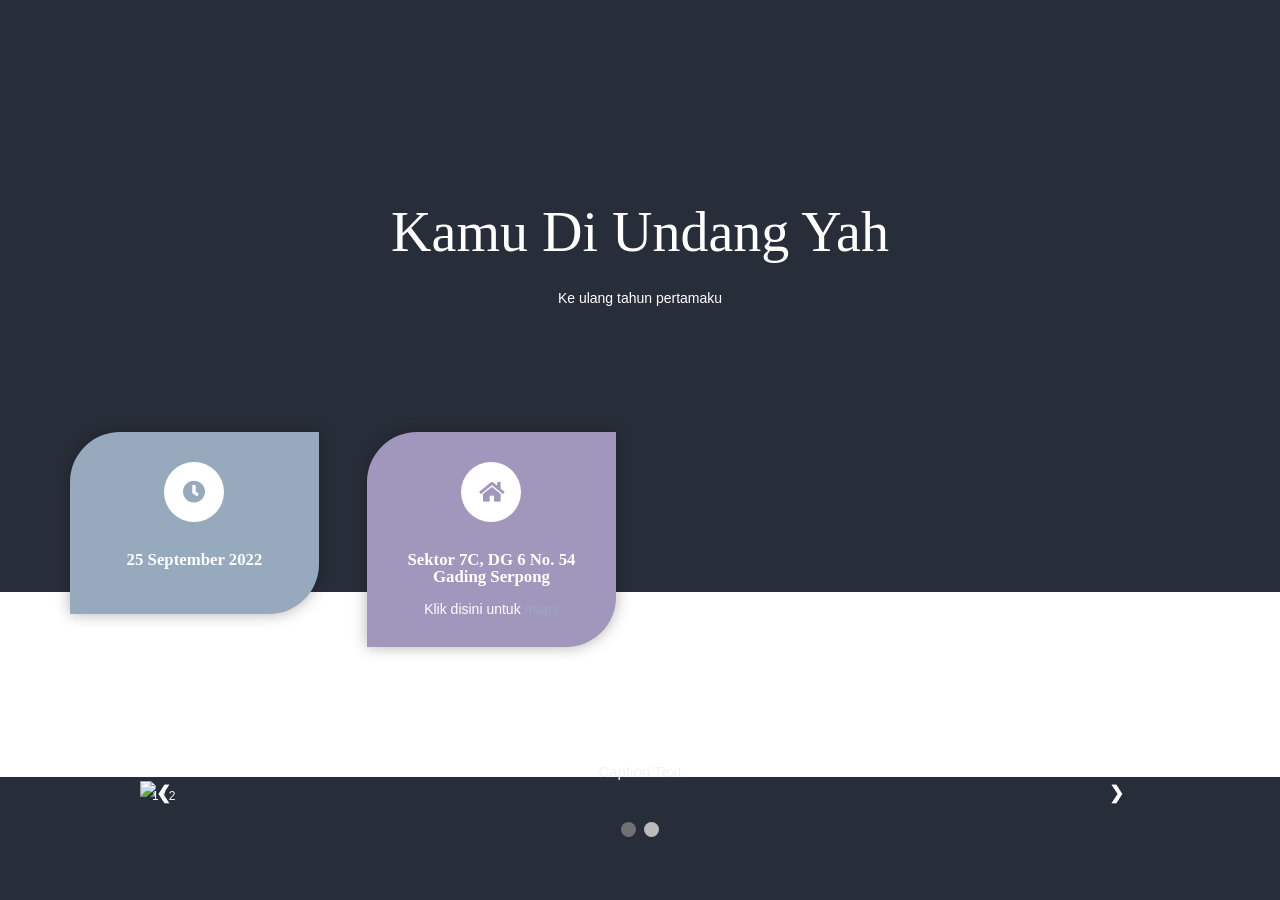
==== index.html @ 6e130649 "Add new Add new theme" ====
<!DOCTYPE html>
<!--
Template Name: Chillaid
Author: <a href="https://www.os-templates.com/">OS Templates</a>
Author URI: https://www.os-templates.com/
Copyright: OS-Templates.com
Licence: Free to use under our free template licence terms
Licence URI: https://www.os-templates.com/template-terms
-->
<html lang="">
<!-- To declare your language - read more here: https://www.w3.org/International/questions/qa-html-language-declarations -->

<head>
    <title>Chillaid</title>
    <meta charset="utf-8">
    <meta name="viewport" content="width=device-width, initial-scale=1.0, maximum-scale=1.0, user-scalable=no">
    <link href="layout/styles/layout.css" rel="stylesheet" type="text/css" media="all">
</head>

<body id="top">

    <div class="bgded overlay" style="background-image:url('images/1.jpg');">
        <div id="pageintro" class="hoc clear">

            <article>
                <h3 class="heading">Kamu di undang yah</h3>
                <p>Ke ulang tahun pertamaku</p>
            </article>

        </div>
    </div>

    <div class="wrapper row3">
        <main class="hoc container clear">
            <!-- main body -->

            <section id="introblocks">
                <ul class="nospace group btmspace-80 elements elements-four">
                    <li class="one_quarter">
                        <article><a href="#"><i class="fas fa-clock"></i></a>
                            <h6 class="heading">25 September 2022</h6>
                        </article>
                    </li>
                    <li class="one_quarter">
                        <article><a href="#"><i class="fas fa-home"></i></a>
                            <h6 class="heading">Sektor 7C, DG 6 No. 54 Gading Serpong</h6>
                            <p>Klik disini untuk <a
                                    href="https://www.google.com/maps/place/DG6+Jl.+Klp.+Lilin+XII+No.54,+Klp.+Dua,+Kec.+Klp.+Dua,+Kabupaten+Tangerang,+Banten+15810/@-6.2440126,106.6221166,21z/data=!4m12!1m6!3m5!1s0x0:0x523eb9e78e931076!2sGaunweddding.com!8m2!3d-6.2444587!4d106.6136341!3m4!1s0x2e69fc0cb1a6a7b3:0xc7250b8bd42f3593!8m2!3d-6.2438505!4d106.6223264">maps</a>
                            </p>
                        </article>
                    </li>
                </ul>
            </section>
        </main>
    </div>

    <div class="slideshow-container">

        <!-- Full-width images with number and caption text -->
        <div class="mySlides fade">
            <div class="numbertext">1 / 2</div>
            <img src="images/1.jpg" style="width:100%">
            <div class="text">Caption Text</div>
        </div>

        <div class="mySlides fade">
            <div class="numbertext">2 / 2</div>
            <img src="images/2.jpg" style="width:100%">
            <div class="text">Caption Two</div>
        </div>

        <!-- Next and previous buttons -->
        <a class="prev" onclick="plusSlides(-1)">&#10094;</a>
        <a class="next" onclick="plusSlides(1)">&#10095;</a>
    </div>
    <br>

    <!-- The dots/circles -->
    <div style="text-align:center">
        <span class="dot" onclick="currentSlide(1)"></span>
        <span class="dot" onclick="currentSlide(2)"></span>
    </div>

    <!-- JAVASCRIPTS -->
    <script src="layout/scripts/jquery.min.js"></script>
    <script src="layout/scripts/jquery.backtotop.js"></script>
    <script src="layout/scripts/jquery.mobilemenu.js"></script>
    <!-- Homepage specific -->
    <script src="layout/scripts/jquery.easypiechart.min.js"></script>
    <!-- / Homepage specific -->
    <script>
        let slideIndex = 1;
        showSlides(slideIndex);

        // Next/previous controls
        function plusSlides(n) {
            showSlides(slideIndex += n);
        }

        // Thumbnail image controls
        function currentSlide(n) {
            showSlides(slideIndex = n);
        }

        function showSlides(n) {
            let i;
            let slides = document.getElementsByClassName("mySlides");
            let dots = document.getElementsByClassName("dot");
            if (n > slides.length) {
                slideIndex = 1
            }
            if (n < 1) {
                slideIndex = slides.length
            }
            for (i = 0; i < slides.length; i++) {
                slides[i].style.display = "none";
            }
            for (i = 0; i < dots.length; i++) {
                dots[i].className = dots[i].className.replace(" active", "");
            }
            slides[slideIndex - 1].style.display = "block";
            dots[slideIndex - 1].className += " active";
        }
    </script>
</body>

</html>
---- layout/styles/layout.css ----
@charset "utf-8";
/*
Template Name: Chillaid
Author: <a href="https://www.os-templates.com/">OS Templates</a>
Author URI: https://www.os-templates.com/
Copyright: OS-Templates.com
Licence: Free to use under our free template licence terms
Licence URI: https://www.os-templates.com/template-terms
File: Layout CSS
*/

@import url("fontawesome-free/css/fontawesome-all.min.css");
@import url("framework.css");

/* Rows
----------------------------------P----------------------------------------------------------------------------- */
.row0,
.row0 a {}

.row1,
.row1 a {}

.row2,
.row2 a {}

.row3,
.row3 a {}

.row4,
.row4 a {}

.row5,
.row5 a {}


/* Header
--------------------------------------------------------------------------------------------------------------- */
#header {}

#header #logo {
	margin: 22px 0 0 0;
}


/* Page Intro
--------------------------------------------------------------------------------------------------------------- */
#pageintro {
	padding: 200px 0 280px;
}

/* 280px => 80px for #introblocks negative margin */

#pageintro article,
#pageintro article p {
	display: block;
	max-width: 75%;
	margin: 0 auto;
	text-align: center;
}

#pageintro article p {
	max-width: 65%;
	line-height: 2rem;
}

#pageintro .heading {
	margin-bottom: 20px;
	font-size: 4rem;
}

#pageintro footer {
	margin-top: 50px;
}


/* Content Area
--------------------------------------------------------------------------------------------------------------- */
.container {
	padding: 0px 0;
}

/* Content */
.container .content {}

.sectiontitle {
	display: block;
	max-width: 55%;
	margin: 0 auto 80px;
	text-align: center;
}

.sectiontitle * {
	margin: 0;
}

.elements {}

.elements-three li,
.elements-four li {
	margin-bottom: 50px;
}

.elements-three li:nth-last-child(-n+3),
.elements-four li:nth-last-child(-n+4) {
	margin-bottom: 0;
}

/* Removes bottom margin from the last line of items - margin is restored in the media queries when items stack */
.elements-three li:nth-child(3n+1),
.elements-four li:nth-child(4n+1) {
	margin-left: 0;
	clear: left;
}

/* Removes the need to add class="first" */
.elements article {
	display: block;
	padding: 30px 15px;
	border-radius: 50px 0;
	text-align: center;
}

.elements article * {
	margin: 0 0 15px 0;
	padding: 0;
	line-height: 1;
}

.elements article i {
	width: 60px;
	height: 60px;
	line-height: 60px;
	margin-bottom: 30px;
	font-size: 1.6rem;
	text-align: center;
	border-radius: 50%;
}

.elements article .heading {
	font-size: 1.2rem;
	font-weight: 700;
}

.elements article p {
	margin: 0;
	line-height: normal;
}

/* Introblocks */
#introblocks {
	display: block;
	position: relative;
	margin: -160px 0 130px 0;
	z-index: 1;
}

/* 160px => 80px + container padding */

/* Services */
#services {}

#services .elements article {
	border-radius: 0;
}

/* Shout */
.shout {}

.shout figure {
	display: block;
	max-width: 546px;
	/* same width as the image - contains the caption */
}

.shout figure img {}

.shout figure figcaption {
	display: block;
	position: relative;
}

.shout figure figcaption a {
	display: block;
	position: relative;
	padding: 15px;
	border: solid;
	border-width: 0 1px 1px 1px;
}

.shout figure figcaption a::after {
	position: absolute;
	top: 12px;
	right: 15px;
	width: 30px;
	height: 30px;
	line-height: 30px;
	font-family: "Font Awesome\ 5 Free";
	font-weight: 900;
	content: "\f105";
	/* fa-angle-right */
	text-align: center;
	border-radius: 50%;
}

/* Team Members */
.team {}

.team li:last-child {
	margin-bottom: 0;
}

/* Used when elements stack in small viewports */
.team figure {
	display: block;
	text-align: center;
}

.team figure * {
	margin: 0;
	padding: 0;
}

.team figure a {}

.team figure img {}

.team figure figcaption {
	padding: 20px 10px;
	line-height: 1;
	border: solid;
	border-width: 0 1px 1px 1px;
}

.team figure strong {
	display: block;
	margin-bottom: 8px;
	font-size: 1.4rem;
	font-weight: 400;
}

.team figure em {
	display: block;
	font-style: normal;
	font-size: .8rem;
}

/* Easy Pie Charts */
.pr-charts {}

.pr-charts .pr-chart-ctrl {
	display: block;
	float: left;
	width: 25%;
	min-height: 200px;
}

.pr-charts .pr-chart-ctrl .pr-chart {
	display: block;
	position: relative;
	width: 100%;
	margin: 0 0 20px 0;
	text-align: center;
}

.pr-charts .pr-chart-ctrl .pr-chart canvas {
	display: block;
	margin: 0 auto;
	padding: 0;
	vertical-align: top;
}

.pr-charts .pr-chart-ctrl .pr-chart i {
	position: absolute;
	top: 0;
	left: 0;
	width: 100%;
	height: 200px;
	line-height: 200px;
	font-size: 18px;
	font-style: normal;
}

/* Must have same height & line height as set in the javascript size element to vertical align centre */
.pr-charts .pr-chart-ctrl p {
	margin: 0;
	padding: 0;
	text-transform: uppercase;
}

/* Testimonials */
#testimonials {}

#testimonials article {
	text-align: center;
}

#testimonials article * {
	margin: 0;
	padding: 0;
}

#testimonials article figure {
	display: inline-block;
	margin-bottom: 20px;
}

#testimonials article figure img {
	float: left;
	margin-right: 15px;
	border-radius: 50%;
}

#testimonials article figure figcaption {
	float: left;
	margin-top: 30px;
	font-size: 1.4rem;
	text-align: left;
}

#testimonials article figure figcaption .heading {
	font-size: 1.4rem;
}

#testimonials article figure figcaption em {
	display: block;
	margin-top: -5px;
	font-size: .8rem;
	font-style: normal;
}

#testimonials article blockquote {
	margin-bottom: 20px;
	padding: 20px;
	border-radius: 25px 0;
}

#testimonials article blockquote::before {
	top: 15px;
	left: 15px;
	font-size: 30px;
	line-height: 30px;
}

/* Latest */
#latest {}

#latest>li:last-child {
	margin-bottom: 0;
}

/* Used when elements stack in small viewports */
#latest article {}

#latest article figure {}

#latest article figure img {}

#latest article .meta {
	display: block;
	margin: 0 0 15px 0;
	padding: 5px 10px;
}

#latest article .meta li {
	display: block;
	float: left;
	width: 50%;
	font-size: .8rem;
}

#latest article .meta li:last-child {
	text-align: right;
}

#latest article .meta li i {
	margin-right: 5px;
}

#latest article .excerpt {
	display: block;
	max-width: 85%;
	margin: 0 auto;
	padding: 15px 0 15px 15px;
	border-left: 1px solid;
}

#latest article .excerpt time {
	display: block;
	margin-bottom: 8px;
	text-transform: uppercase;
	font-size: .8rem;
	font-style: normal;
	line-height: 1;
}

#latest article .excerpt .heading {
	margin: 0;
	padding: 0;
	font-size: 1.2rem;
}

/* Comments */
#comments ul {
	margin: 0 0 40px 0;
	padding: 0;
	list-style: none;
}

#comments li {
	margin: 0 0 10px 0;
	padding: 15px;
}

#comments .avatar {
	float: right;
	margin: 0 0 10px 10px;
	padding: 3px;
	border: 1px solid;
}

#comments address {
	font-weight: bold;
}

#comments time {
	font-size: smaller;
}

#comments .comcont {
	display: block;
	margin: 0;
	padding: 0;
}

#comments .comcont p {
	margin: 10px 5px 10px 0;
	padding: 0;
}

#comments form {
	display: block;
	width: 100%;
}

#comments input,
#comments textarea {
	width: 100%;
	padding: 10px;
	border: 1px solid;
}

#comments textarea {
	overflow: auto;
}

#comments div {
	margin-bottom: 15px;
}

#comments input[type="submit"],
#comments input[type="reset"] {
	display: inline-block;
	width: auto;
	min-width: 150px;
	margin: 0;
	padding: 8px 5px;
	cursor: pointer;
}

/* Sidebar */
.container .sidebar {}

.sidebar .sdb_holder {
	margin-bottom: 50px;
}

.sidebar .sdb_holder:last-child {
	margin-bottom: 0;
}


/* Contact Details
--------------------------------------------------------------------------------------------------------------- */
#ctdetails {}

#ctdetails figure>ul {}

#ctdetails figure>ul li {
	position: relative;
	margin: 0 0 35px 0;
	padding: 15px 15px 15px 80px;
	line-height: 1;
}

#ctdetails figure>ul li:last-child {
	margin: 0;
}

/* Used when elements stack in small viewports */
#ctdetails figure>ul li i {
	position: absolute;
	top: 15px;
	left: 15px;
	width: 45px;
	height: 45px;
	line-height: 45px;
	font-size: 16px;
	text-align: center;
	border-radius: 50%;
}

#ctdetails figure>ul li span {
	display: block;
	padding: 4px 0 0 0;
}

#ctdetails figure>ul li strong {
	display: block;
	margin: 0 0 8px 0;
	text-transform: capitalize;
}

#ctdetails article {
	margin-bottom: 0;
}

/* Used when elements stack in small viewports */
#ctdetails input,
#ctdetails button {
	border: 1px solid;
}

#ctdetails input {
	display: block;
	width: 100%;
	padding: 15px;
	margin-bottom: 20px;
}

#ctdetails button {
	padding: 8px 18px 10px;
	text-transform: uppercase;
	font-weight: 400;
	cursor: pointer;
}


/* Footer
--------------------------------------------------------------------------------------------------------------- */
#footer {
	padding: 80px 0;
}

#footer .heading {
	margin-bottom: 50px;
	font-size: 1.2rem;
}

#footer .logoname {
	margin-bottom: 50px;
}

#footer p+.faico {
	margin-top: 30px;
}

#footer .linklist li {
	display: block;
	margin-bottom: 15px;
	padding: 0 0 15px 0;
	border-bottom: 1px solid;
}

#footer .linklist li:last-child {
	margin: 0;
	padding: 0;
	border: none;
}

#footer .linklist li::before,
#footer .linklist li::after {
	display: table;
	content: "";
}

#footer .linklist li,
#footer .linklist li::after {
	clear: both;
}

#footer .latestimg {}

#footer .latestimg>li {
	display: inline-block;
	float: left;
	width: 30%;
	margin: 0 0 5% 5%;
}

#footer .latestimg>li:nth-last-child(-n+3) {
	margin-bottom: 0;
}

/* Removes bottom margin from the last three items - margin is restored in the media queries when items stack */
#footer .latestimg>li:nth-child(3n+1) {
	margin-left: 0;
	clear: left;
}

/* Removes the need to add class="first" */
#footer .latestimg>li img {
	width: 100%;
}

/* Force the image to resize to take the full space - may have to be changed for tablets, depends on personal preference */
#footer .latestimg>li a.imgover {
	display: block;
}


/* Copyright
--------------------------------------------------------------------------------------------------------------- */
#copyright {
	padding: 20px 0;
}

#copyright * {
	margin: 0;
	padding: 0;
}


/* Transition Fade
This gives a smooth transition to "ALL" elements used in the layout - other than the navigation form used in mobile devices
If you don't want it to fade all elements, you have to list the ones you want to be faded individually
Delete it completely to stop fading
--------------------------------------------------------------------------------------------------------------- */
*,
*::before,
*::after {
	transition: all .3s ease-in-out;
}

#mainav form * {
	transition: none !important;
}


/* ------------------------------------------------------------------------------------------------------------ */
/* ------------------------------------------------------------------------------------------------------------ */
/* ------------------------------------------------------------------------------------------------------------ */
/* ------------------------------------------------------------------------------------------------------------ */
/* ------------------------------------------------------------------------------------------------------------ */


/* Navigation
--------------------------------------------------------------------------------------------------------------- */
nav ul,
nav ol {
	margin: 0;
	padding: 0;
	list-style: none;
}

#mainav,
#breadcrumb,
.sidebar nav {
	line-height: normal;
}

#mainav .drop::after,
#mainav li li .drop::after,
#breadcrumb li a::after,
.sidebar nav a::after {
	position: absolute;
	font-family: "Font Awesome\ 5 Free";
	font-weight: 900;
	font-size: 10px;
	line-height: 10px;
}

/* Top Navigation */
#mainav {}

#mainav ul {
	text-transform: uppercase;
}

#mainav ul ul {
	position: absolute;
	width: 180px;
	text-transform: none;
	z-index: 9999;
}

#mainav ul ul ul {
	left: 180px;
	top: 0;
}

#mainav li {
	display: inline-block;
	position: relative;
	margin: 0 15px 0 0;
	padding: 0;
}

#mainav li:last-child {
	margin-right: 0;
}

#mainav li li {
	width: 100%;
	margin: 0;
}

#mainav li a {
	display: block;
	padding: 30px 0;
}

#mainav li li a {
	border: solid;
	border-width: 0 0 1px 0;
}

#mainav .drop {
	padding-left: 15px;
}

#mainav li li a,
#mainav li li .drop {
	display: block;
	margin: 0;
	padding: 10px 15px;
}

#mainav .drop::after,
#mainav li li .drop::after {
	content: "\f0d7";
}

#mainav .drop::after {
	top: 35px;
	left: 5px;
}

#mainav li li .drop::after {
	top: 15px;
	left: 5px;
}

#mainav ul ul {
	visibility: hidden;
	opacity: 0;
}

#mainav ul li:hover>ul {
	visibility: visible;
	opacity: 1;
}

#mainav form {
	display: none;
	width: 100%;
	margin: 0;
	padding: 0;
}

#mainav form select,
#mainav form select option {
	display: block;
	cursor: pointer;
	outline: none;
}

#mainav form select {
	width: 100%;
	padding: 5px;
	border: none;
}

#mainav form select option {
	margin: 5px;
	padding: 0;
	border: none;
}

/* Breadcrumb */
#breadcrumb {
	padding: 150px 0 30px;
}

#breadcrumb ul {
	margin: 0;
	padding: 0;
	list-style: none;
	text-transform: uppercase;
}

#breadcrumb li {
	display: inline-block;
	margin: 0 6px 0 0;
	padding: 0;
}

#breadcrumb li a {
	display: block;
	position: relative;
	margin: 0;
	padding: 0 12px 0 0;
	font-size: 12px;
}

#breadcrumb li a::after {
	top: 4px;
	right: 0;
	content: "\f0da";
}

#breadcrumb li:last-child a {
	margin: 0;
	padding: 0;
}

#breadcrumb li:last-child a::after {
	display: none;
}

#breadcrumb .heading {
	margin: 0;
	font-size: 2rem;
}

/* Sidebar Navigation */
.sidebar nav {
	display: block;
	width: 100%;
}

.sidebar nav li {
	margin: 0 0 3px 0;
	padding: 0;
}

.sidebar nav a {
	display: block;
	position: relative;
	margin: 0;
	padding: 5px 10px 5px 15px;
	text-decoration: none;
	border: solid;
	border-width: 0 0 1px 0;
}

.sidebar nav a::after {
	top: 10px;
	left: 5px;
	content: "\f0da";
}

.sidebar nav ul ul a {
	padding-left: 35px;
}

.sidebar nav ul ul a::after {
	left: 25px;
}

.sidebar nav ul ul ul a {
	padding-left: 55px;
}

.sidebar nav ul ul ul a::after {
	left: 45px;
}

/* Pagination */
.pagination {
	display: block;
	width: 100%;
	text-align: center;
	clear: both;
}

.pagination li {
	display: inline-block;
	margin: 0 2px 0 0;
}

.pagination li:last-child {
	margin-right: 0;
}

.pagination a,
.pagination strong {
	display: block;
	padding: 8px 11px;
	border: 1px solid;
	background-clip: padding-box;
	font-weight: normal;
}

/* Back to Top */
#backtotop {
	z-index: 999;
	display: inline-block;
	position: fixed;
	visibility: hidden;
	bottom: 20px;
	right: 20px;
	width: 36px;
	height: 36px;
	line-height: 36px;
	font-size: 16px;
	text-align: center;
	opacity: .2;
}

#backtotop i {
	display: block;
	width: 100%;
	height: 100%;
	line-height: inherit;
}

#backtotop.visible {
	visibility: visible;
	opacity: .5;
}

#backtotop:hover {
	opacity: 1;
}


/* Tables
--------------------------------------------------------------------------------------------------------------- */
table,
th,
td {
	border: 1px solid;
	border-collapse: collapse;
	vertical-align: top;
}

table,
th {
	table-layout: auto;
}

table {
	width: 100%;
	margin-bottom: 15px;
}

th,
td {
	padding: 5px 8px;
}

td {
	border-width: 0 1px;
}


/* Gallery
--------------------------------------------------------------------------------------------------------------- */
#gallery {
	display: block;
	width: 100%;
	margin-bottom: 50px;
}

#gallery figure figcaption {
	display: block;
	width: 100%;
	clear: both;
}

#gallery li {
	margin-bottom: 30px;
}


/* Font Awesome Social Icons
--------------------------------------------------------------------------------------------------------------- */
.faico {
	margin: 0;
	padding: 0;
	list-style: none;
}

.faico li {
	display: inline-block;
	margin: 8px 5px 0 0;
	padding: 0;
	line-height: normal;
}

.faico li:last-child {
	margin-right: 0;
}

.faico a {
	display: inline-block;
	width: 36px;
	height: 36px;
	line-height: 36px;
	font-size: 18px;
	text-align: center;
}

.faico a {
	color: inherit;
	background-color: #282E39;
}

.faico a:hover {
	color: #FFFFFF;
}

.faicon-dribble:hover {
	background-color: #EA4C89;
}

.faicon-facebook:hover {
	background-color: #3B5998;
}

.faicon-google-plus:hover {
	background-color: #DB4A39;
}

.faicon-linkedin:hover {
	background-color: #0E76A8;
}

.faicon-twitter:hover {
	background-color: #00ACEE;
}

.faicon-vk:hover {
	background-color: #4E658E;
}


/* ------------------------------------------------------------------------------------------------------------ */
/* ------------------------------------------------------------------------------------------------------------ */
/* ------------------------------------------------------------------------------------------------------------ */
/* ------------------------------------------------------------------------------------------------------------ */
/* ------------------------------------------------------------------------------------------------------------ */


/* Colours
--------------------------------------------------------------------------------------------------------------- */
body {
	color: #A5A6AA;
	background-color: #282E39;
}

a {
	color: #97A9BD;
}

a:active,
a:focus {
	background: transparent !important;
}

/* IE10 + 11 Bugfix - prevents grey background */
hr,
.borderedbox {
	border-color: #D7D7D7;
}

label span {
	color: #FF0000;
	background-color: inherit;
}

input:focus,
textarea:focus,
*:required:focus {
	border-color: #97A9BD !important;
}

.overlay {
	color: #FFFFFF;
	background-color: inherit;
}

.overlay::after {
	color: inherit;
	background-color: rgba(40, 46, 57, .3);
	/* #282E39 */
}

.overlay.light::after {
	background-color: rgba(151, 169, 189, .5);
	/* #97A9BD */
}

.gradient {
	color: #474747;
	background: linear-gradient(to bottom, #F4F4F4 55%, #FFFFFF 50%, #FFFFFF 100%);
}

/* Overlap dark to make a hard transition */
@media screen and (max-width:750px) {

	/* Only the colours height has been changed */
	.gradient {
		background: linear-gradient(to bottom, #F4F4F4 24%, #FFFFFF 19%, #FFFFFF 100%);
	}
}

.btn,
.btn.inverse:hover {
	color: #FFFFFF;
	background-color: #97A9BD;
	border-color: #97A9BD;
}

.btn:hover,
.btn.inverse {
	color: inherit;
	background-color: transparent;
	border-color: inherit;
}

.imgover:hover::before {
	background-color: rgba(151, 169, 189, .5);
	/* #97A9BD */
}

.imgover,
.imgover:hover::after {
	color: #FFFFFF;
}

.logoname a {
	color: #FFFFFF;
}

.logoname::first-letter,
.logoname span {
	color: #97BDAB;
}


/* Rows */
.row0,
.row0 a {}

.row1 {
	color: #FFFFFF;
	background-color: #000000;
}

.row2 {
	color: #474747;
	background-color: #F4F4F4;
}

.row3 {
	color: #474747;
	background-color: #FFFFFF;
}

.row4 {
	color: #A5A6AA;
	background-color: #000000;
}

.row5,
.row5 a {
	color: #A5A6AA;
	background-color: #282E39;
}

.coloured {
	color: #FFFFFF;
	background-color: #97A9BD;
}


/* Header */
#header #logo a {
	color: inherit;
}


/* Page Intro */
#pageintro {
	color: #FFFFFF;
}


/* Content Area */
.elements article {
	color: #474747;
	background-color: #FFFFFF;
	box-shadow: 0px 0px 15px rgba(0, 0, 0, .3);
}

.elements article:hover {
	color: #FFFFFF;
	background-color: #97A9BD;
}

/* Default */
.elements article a i {
	color: #FFFFFF;
	background-color: #97A9BD;
}

/* Default */
.elements article:hover a i {
	color: #97A9BD;
	background-color: #FFFFFF;
}

/* Default */

/* ###### DELETE THE FOLLOWING IF ONLY THE DEFAULT COLOUR IS REQUIRED ###### */
#introblocks .elements li article {
	color: #FFFFFF;
	background-color: #97A9BD;
}

/* Blue */
#introblocks .elements li article a i {
	color: #97A9BD;
	background-color: #FFFFFF;
}

/* Blue */
#introblocks .elements li article:hover {
	color: #474747;
	background-color: #FFFFFF !important;
}

#introblocks .elements li article:hover a i {
	color: #FFFFFF !important;
	background-color: #97A9BD;
}

#introblocks .elements li:nth-child(2) article,
#introblocks .elements li:nth-child(2) article:hover a i {
	background-color: #A197BD;
}

/* Purple */
#introblocks .elements li:nth-child(2) article a i {
	color: #A197BD;
}

/* Purple */
#introblocks .elements li:nth-child(3) article,
#introblocks .elements li:nth-child(3) article:hover a i {
	background-color: #BDA697;
}

/* Brown */
#introblocks .elements li:nth-child(3) article a i {
	color: #BDA697;
}

/* Brown */
#introblocks .elements li:nth-child(4) article,
#introblocks .elements li:nth-child(4) article:hover a i {
	background-color: #97BDAB;
}

/* Green */
#introblocks .elements li:nth-child(4) article a i {
	color: #97BDAB;
}

/* Green */
/* ###### END DELETE ###### */

.shout figure figcaption a {
	color: inherit;
	background-color: inherit;
	border-color: #D7D7D7;
}

.shout figure:hover figcaption a,
.shout figure figcaption a::after {
	color: #FFFFFF;
	background-color: #97A9BD;
	border-color: #97A9BD;
}

.shout figure:hover figcaption a::after {
	color: #97A9BD;
	background-color: #FFFFFF;
}

.team figure figcaption {
	color: #474747;
	background-color: #FFFFFF;
	border-color: #D7D7D7;
}

#testimonials article blockquote {
	color: #474747;
	background-color: #FFFFFF;
}

#testimonials article blockquote::before {
	color: rgba(0, 0, 0, .05);
}

#testimonials article blockquote::after {
	border-top-color: #FFFFFF;
}

#latest article .meta,
#latest article .meta * {
	color: #FFFFFF;
	background-color: #282E39;
}

#latest article .excerpt {
	border-color: #D7D7D7;
}


/* Contact Details */
#ctdetails figure>ul li {
	color: inherit;
	background-color: #FFFFFF;
}

#ctdetails figure>ul li:hover a {
	color: #FFFFFF;
}

#ctdetails figure>ul li:hover,
#ctdetails figure>ul li a i {
	color: #FFFFFF;
	background-color: #97A9BD;
}

/* Default */
#ctdetails figure>ul li:hover a i {
	color: #97A9BD;
	background-color: #FFFFFF;
}

/* Default */

/* ###### DELETE THE FOLLOWING IF ONLY THE DEFAULT COLOUR IS REQUIRED ###### */
#ctdetails figure>ul li:hover,
#ctdetails figure>ul li a i {
	color: #FFFFFF;
	background-color: #A197BD;
}

#ctdetails figure>ul li:hover a i {
	color: #A197BD;
	background-color: #FFFFFF !important;
}

#ctdetails figure>ul li:nth-child(2):hover,
#ctdetails figure>ul li:nth-child(2) a i {
	background-color: #BDA697;
}

#ctdetails figure>ul li:nth-child(2):hover a i {
	color: #BDA697;
}

#ctdetails figure>ul li:nth-child(3):hover,
#ctdetails figure>ul li:nth-child(3) a i {
	background-color: #97BDAB;
}

#ctdetails figure>ul li:nth-child(3):hover a i {
	color: #97BDAB;
}

/* ###### END DELETE ###### */

#ctdetails input,
#ctdetails button {
	border-color: transparent;
}

#ctdetails input {
	color: #474747;
	background-color: #FFFFFF;
}

#ctdetails button {
	color: #FFFFFF;
	background-color: #97A9BD;
}

#ctdetails button:hover {
	color: inherit;
	background-color: transparent;
	border-color: inherit;
}


/* Footer */
#footer .heading {
	color: #FFFFFF;
}

#footer hr,
#footer .borderedbox,
#footer .linklist li {
	border-color: rgba(255, 255, 255, .1);
}


/* Navigation */
#mainav li a {
	color: inherit;
}

#mainav .active a,
#mainav a:hover,
#mainav li:hover>a {
	color: #97A9BD;
	background-color: inherit;
}

#mainav li li a,
#mainav .active li a {
	color: #FFFFFF;
	background-color: rgba(151, 169, 189, .5);
	border-color: rgba(151, 169, 189, .5);
	/* #97A9BD */
}

#mainav li li:hover>a,
#mainav .active .active>a {
	color: #FFFFFF;
	background-color: #97A9BD;
}

#mainav form select {
	color: #474747;
	background-color: #FFFFFF;
}

#breadcrumb a {
	color: inherit;
	background-color: inherit;
}

#breadcrumb li:last-child a {
	color: #97A9BD;
}

.container .sidebar nav a {
	color: inherit;
	border-color: #D7D7D7;
}

.container .sidebar nav a:hover {
	color: #97A9BD;
}

.pagination a,
.pagination strong {
	border-color: #D7D7D7;
}

.pagination .current * {
	color: #FFFFFF;
	background-color: #97A9BD;
}

#backtotop {
	color: #FFFFFF;
	background-color: #97A9BD;
}


/* Tables + Comments */
table,
th,
td,
#comments .avatar,
#comments input,
#comments textarea {
	border-color: #D7D7D7;
}

th {
	color: #FFFFFF;
	background-color: #373737;
}

tr,
#comments li,
#comments input[type="submit"],
#comments input[type="reset"] {
	color: inherit;
	background-color: #FBFBFB;
}

tr:nth-child(even),
#comments li:nth-child(even) {
	color: inherit;
	background-color: #F7F7F7;
}

table a,
#comments a {
	background-color: inherit;
}


/* ------------------------------------------------------------------------------------------------------------ */
/* ------------------------------------------------------------------------------------------------------------ */
/* ------------------------------------------------------------------------------------------------------------ */
/* ------------------------------------------------------------------------------------------------------------ */
/* ------------------------------------------------------------------------------------------------------------ */


/* Media Queries
--------------------------------------------------------------------------------------------------------------- */
@-ms-viewport {
	width: device-width;
}


/* Max Wrapper Width - Laptop, Desktop etc.
--------------------------------------------------------------------------------------------------------------- */
@media screen and (min-width:1140px) {
	.hoc {
		max-width: 1140px;
	}
}

@media screen and (min-width:978px) and (max-width:1140px) {
	.hoc {
		max-width: 95%;
	}
}


/* Mobile Devices
--------------------------------------------------------------------------------------------------------------- */
@media screen and (max-width:978px) {
	.hoc {
		max-width: 90%;
	}

	#header {
		padding: 30px 0;
	}

	#header #logo {
		margin-top: 0;
	}

	#mainav {}

	#mainav ul {
		display: none;
	}

	#mainav form {
		display: block;
		margin-top: 2px;
	}

	#breadcrumb {}

	.container {}

	#comments input[type="reset"] {
		margin-top: 10px;
	}

	.pagination li {
		display: inline-block;
		margin: 0 5px 5px 0;
	}

	#footer {}

	#copyright {}

	#copyright p:first-of-type {
		margin-bottom: 10px;
	}
}

@media screen and (max-width:750px) {

	.imgl,
	.imgr {
		display: inline-block;
		float: none;
		margin: 0 0 10px 0;
	}

	.fl_left,
	.fl_right {
		display: block;
		float: none;
	}

	.group .group>*:last-child,
	.clear .clear>*:last-child,
	.clear .group>*:last-child,
	.group .clear>*:last-child {
		margin-bottom: 0;
	}

	/* Experimental - Needs more testing in different situations, stops double margin when stacking */
	.one_half,
	.one_third,
	.two_third,
	.one_quarter,
	.two_quarter,
	.three_quarter {
		display: block;
		float: none;
		width: auto;
		margin: 0 0 30px 0;
	}

	#header {
		text-align: center;
	}

	#header #logo {
		margin: 0 0 15px 0;
	}

	#pageintro article,
	#pageintro article p {
		max-width: none;
	}

	#pageintro .heading {
		font-size: 2rem;
	}

	.sectiontitle {
		max-width: none;
	}

	.shout figure,
	.team li,
	#latest>li {
		margin: 0 auto 50px;
	}

	.team li,
	#latest li {
		max-width: 348px;
	}

	/* Restrict the width to the one_third grid element */
	.elements-three li:nth-last-child(-n+3),
	.elements-four li:nth-last-child(-n+4) {
		margin-bottom: 50px;
	}

	.elements-three li:last-child,
	.elements-four li:last-child,
	.shout figure:last-child {
		margin-bottom: 0;
	}

	#ctdetails figure {
		margin-bottom: 80px;
	}

	/* Gives good separation between the two elements */

	#footer {
		padding-bottom: 50px;
	}

	/* Not needed - just looks better */
	#footer .latestimg>li,
	#footer .latestimg>li:nth-last-child(-n+3) {
		display: inline-block;
		float: none;
		width: auto;
		margin: 0 5% 5% 0;
	}

	#footer .latestimg>li:last-child {
		margin-bottom: 0;
	}

	#footer .latestimg>li img {
		width: auto;
	}
}

@media screen and (min-width:451px) and (max-width:900px) {
	.pr-charts .pr-chart-ctrl {
		width: 50%;
		margin-bottom: 50px;
	}

	.pr-charts .pr-chart-ctrl:nth-child(n+3) {
		margin-bottom: 0;
	}
}

@media screen and (max-width:450px) {
	.pr-charts .pr-chart-ctrl {
		width: 100%;
		margin-bottom: 50px;
	}

	.pr-charts .pr-chart-ctrl:last-child {
		margin-bottom: 0;
	}

	#testimonials article figure img {
		float: none;
		margin: 0 0 20px 0;
	}

	#testimonials article figure figcaption {
		float: none;
		margin: 0;
		text-align: center;
	}
}


/* Other
--------------------------------------------------------------------------------------------------------------- */
@media screen and (max-width:650px) {
	.scrollable {
		display: block;
		width: 100%;
		margin: 0 0 30px 0;
		padding: 0 0 15px 0;
		overflow: auto;
		overflow-x: scroll;
	}

	.scrollable table {
		margin: 0;
		padding: 0;
		white-space: nowrap;
	}

	.inline li {
		display: block;
		margin-bottom: 10px;
	}

	.pushright li {
		margin-right: 0;
	}

	.font-x2 {
		font-size: 1.6rem;
	}

	.font-x3 {
		font-size: 1.8rem;
	}
}

* {
	box-sizing: border-box
}

/* Slideshow container */
.slideshow-container {
	max-width: 1000px;
	position: relative;
	margin: auto;
}

/* Hide the images by default */
.mySlides {
	display: none;
}

/* Next & previous buttons */
.prev,
.next {
	cursor: pointer;
	position: absolute;
	top: 50%;
	width: auto;
	margin-top: -22px;
	padding: 16px;
	color: white;
	font-weight: bold;
	font-size: 18px;
	transition: 0.6s ease;
	border-radius: 0 3px 3px 0;
	user-select: none;
}

/* Position the "next button" to the right */
.next {
	right: 0;
	border-radius: 3px 0 0 3px;
}

/* On hover, add a black background color with a little bit see-through */
.prev:hover,
.next:hover {
	background-color: rgba(0, 0, 0, 0.8);
}

/* Caption text */
.text {
	color: #f2f2f2;
	font-size: 15px;
	padding: 8px 12px;
	position: absolute;
	bottom: 8px;
	width: 100%;
	text-align: center;
}

/* Number text (1/3 etc) */
.numbertext {
	color: #f2f2f2;
	font-size: 12px;
	padding: 8px 12px;
	position: absolute;
	top: 0;
}

/* The dots/bullets/indicators */
.dot {
	cursor: pointer;
	height: 15px;
	width: 15px;
	margin: 0 2px;
	background-color: #bbb;
	border-radius: 50%;
	display: inline-block;
	transition: background-color 0.6s ease;
}

.active,
.dot:hover {
	background-color: #717171;
}

/* Fading animation */
.fade {
	animation-name: fade;
	animation-duration: 1.5s;
}

@keyframes fade {
	from {
		opacity: .4
	}

	to {
		opacity: 1
	}
}
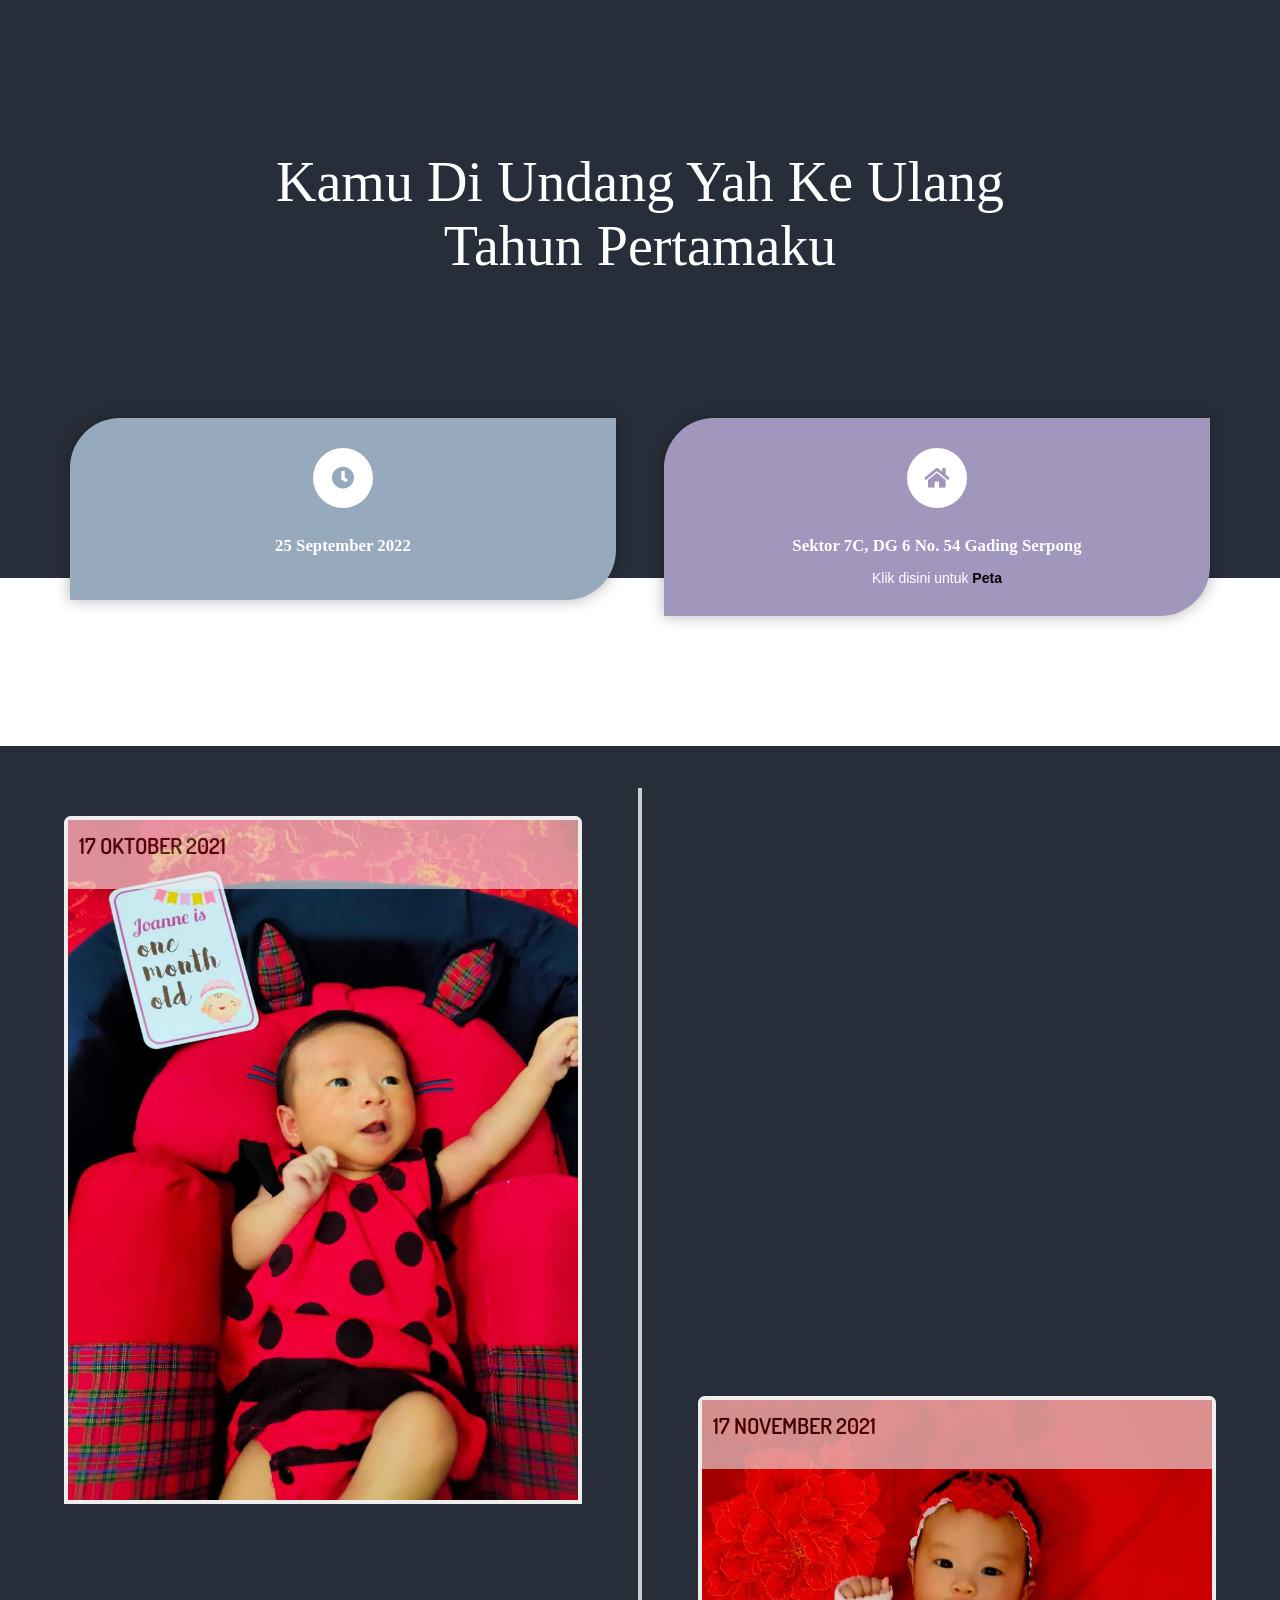
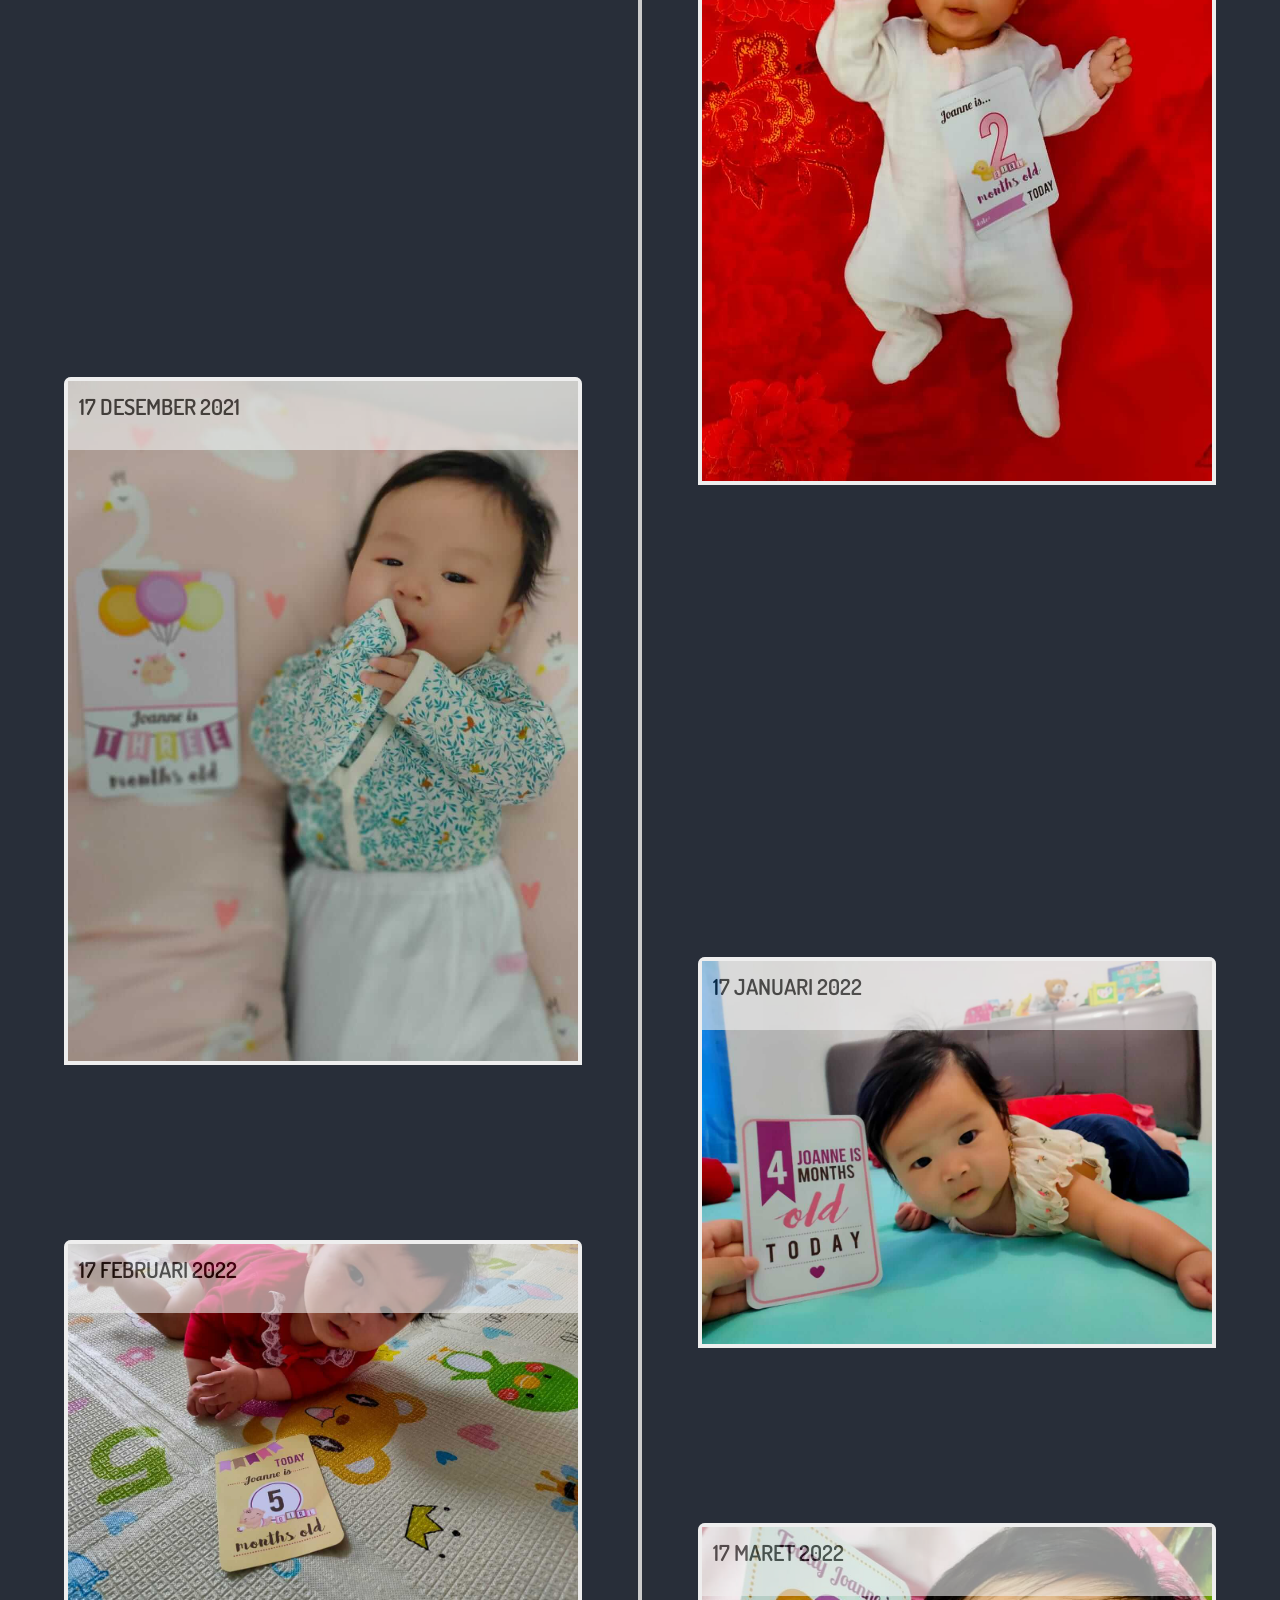
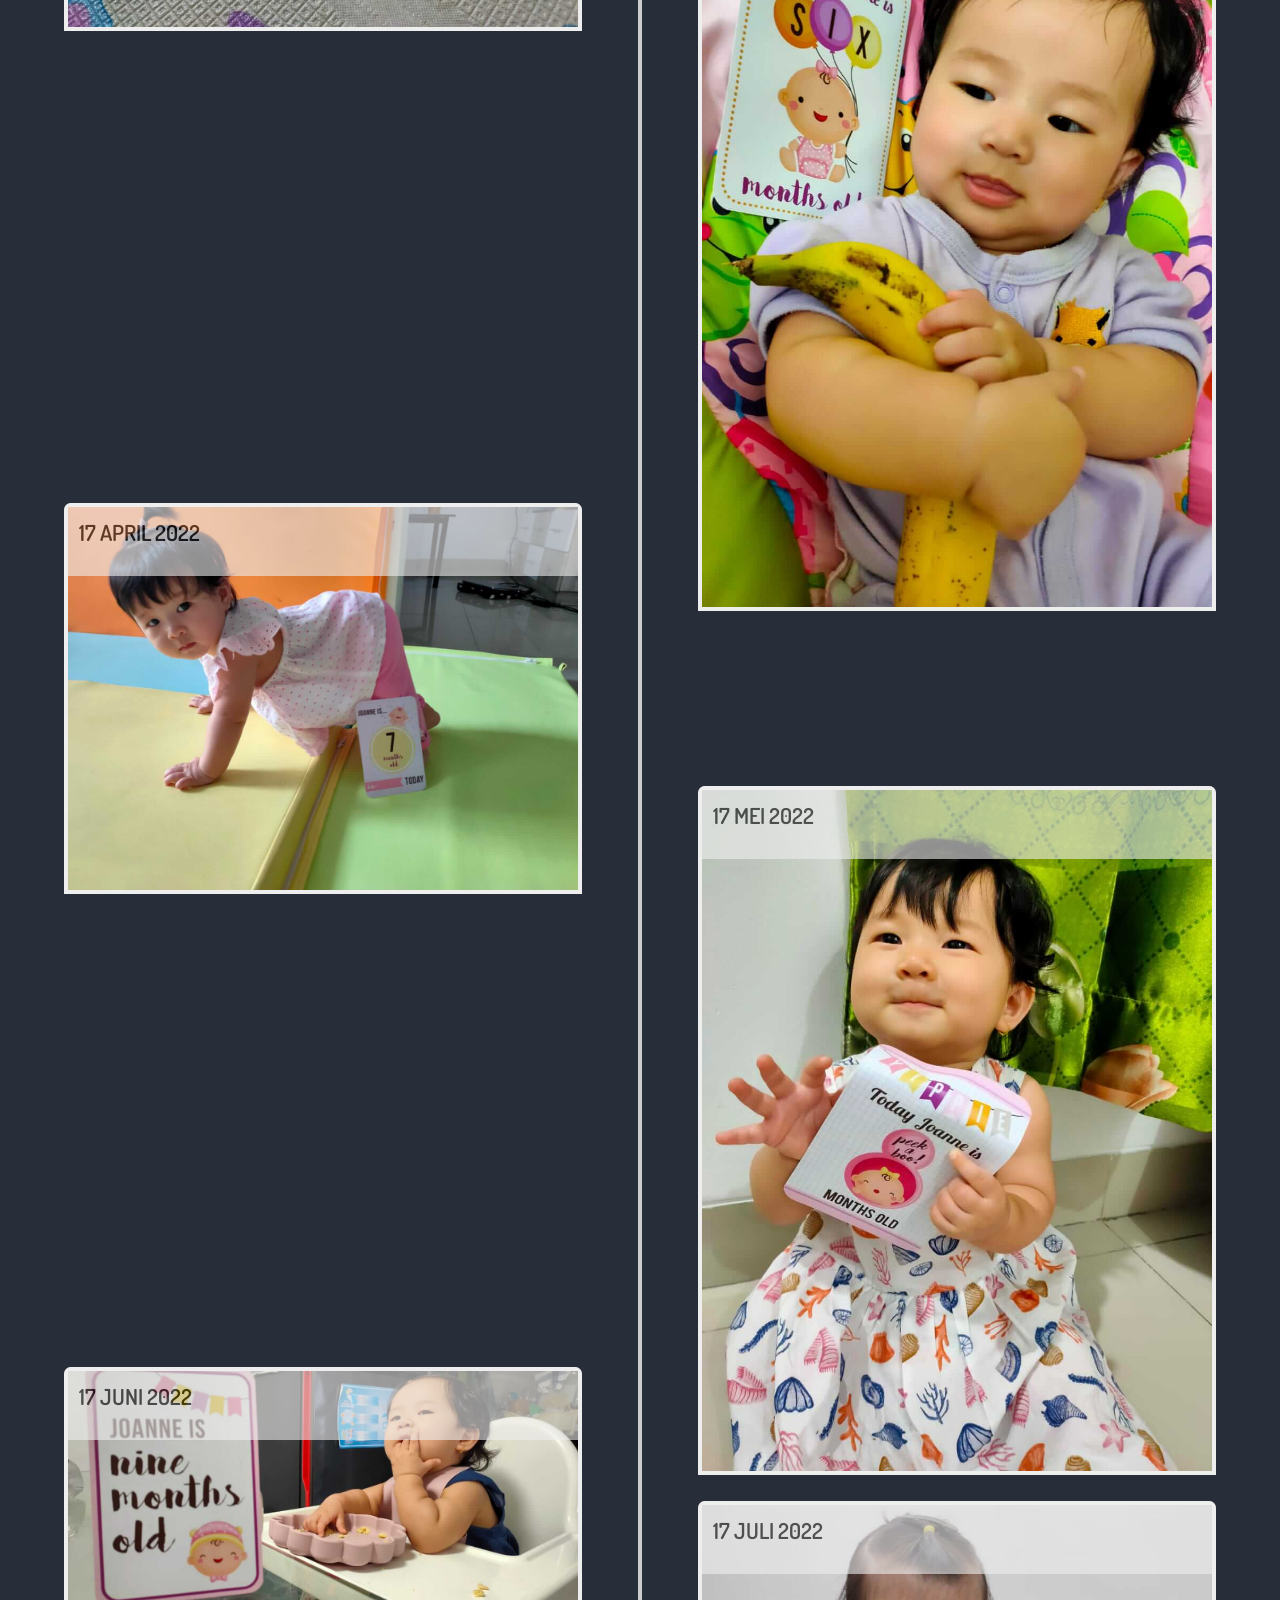
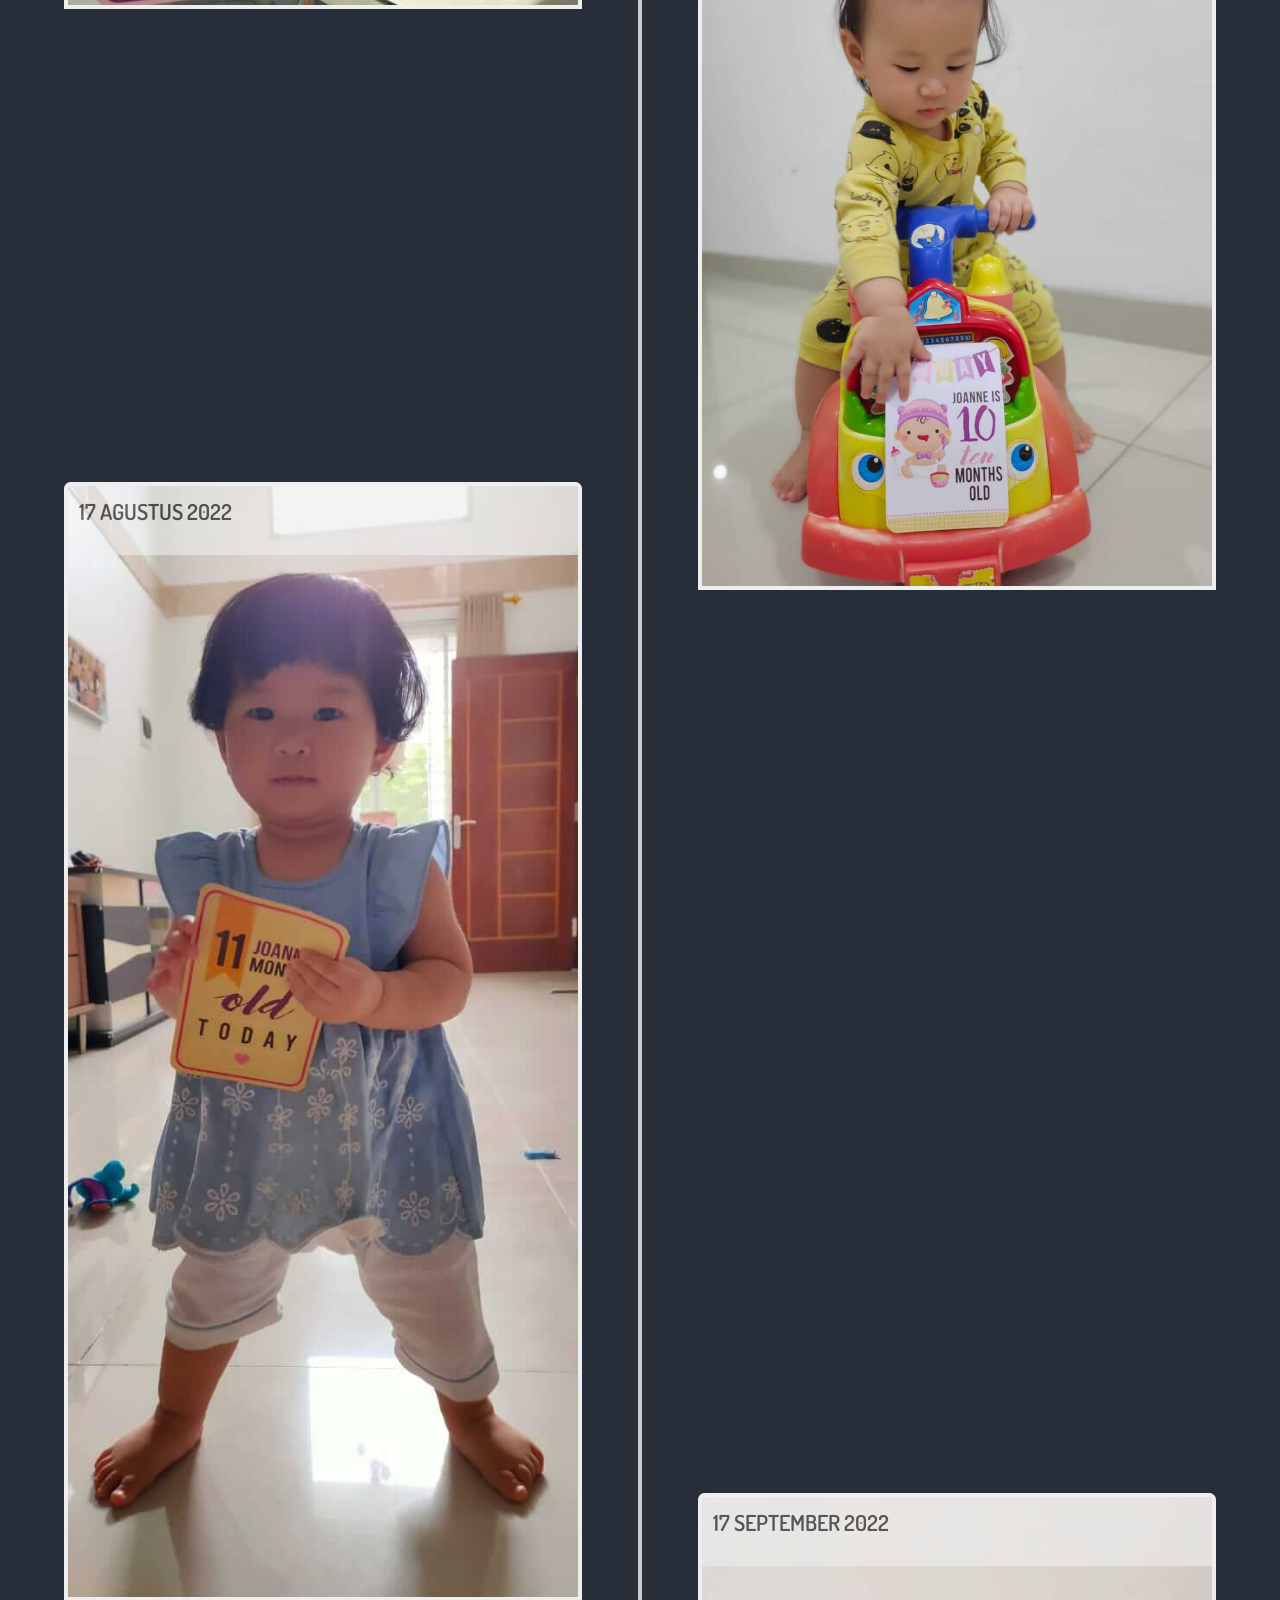
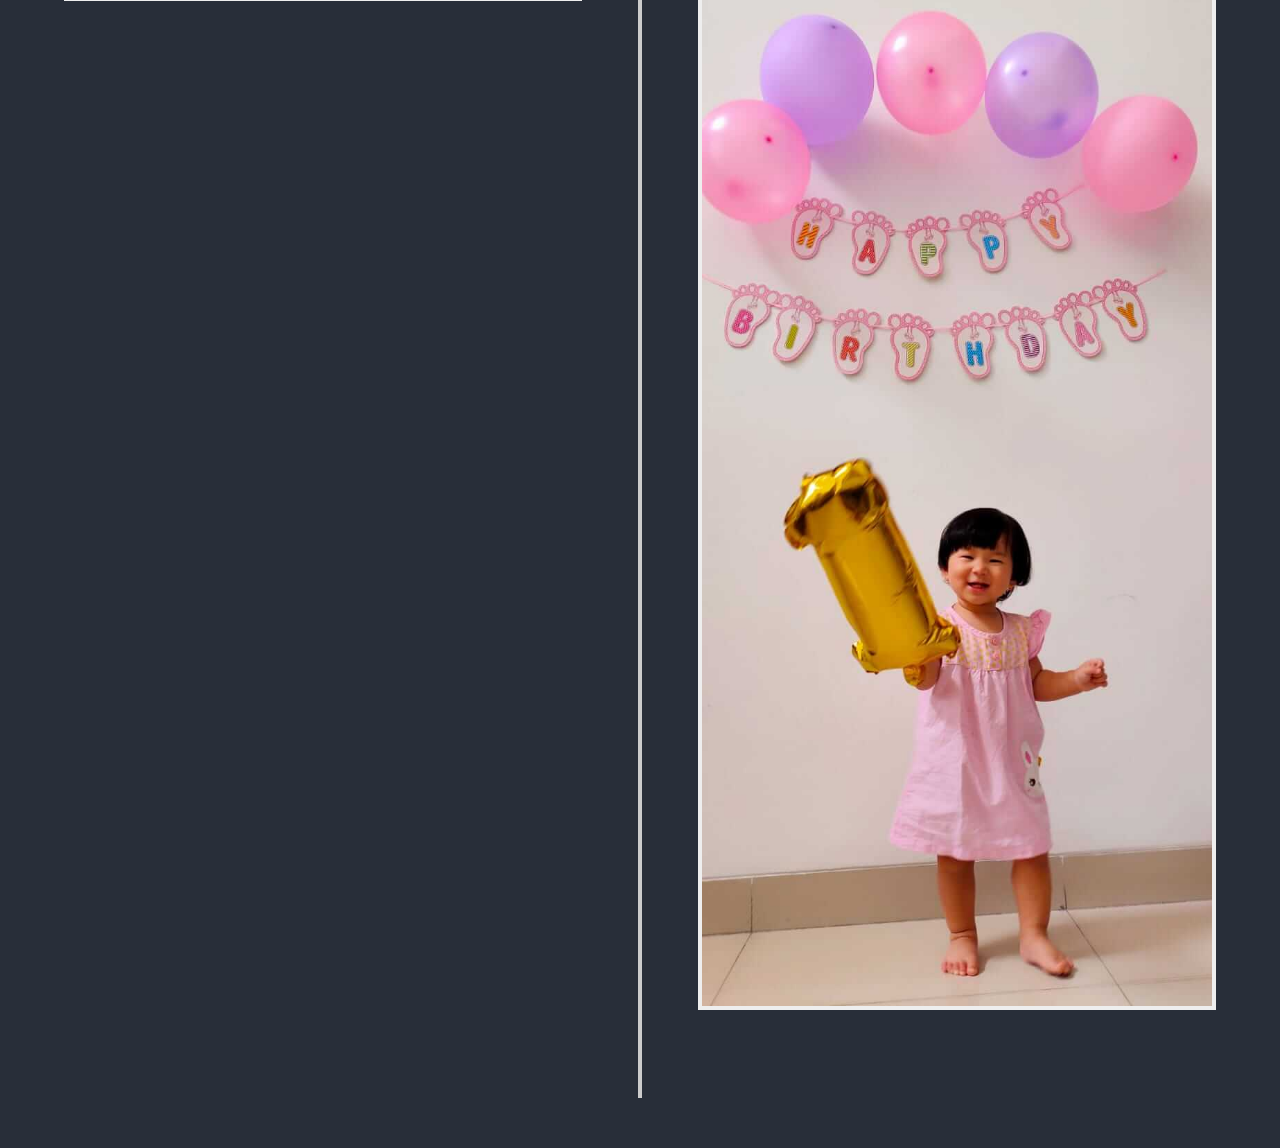
==== commit 1cd5324d: "Add image Add image" ====
--- a/index.html
+++ b/index.html
@@ -8,120 +8,179 @@
 Licence URI: https://www.os-templates.com/template-terms
 -->
 <html lang="">
-<!-- To declare your language - read more here: https://www.w3.org/International/questions/qa-html-language-declarations -->
+  <!-- To declare your language - read more here: https://www.w3.org/International/questions/qa-html-language-declarations -->
 
-<head>
+  <head>
     <title>Chillaid</title>
-    <meta charset="utf-8">
-    <meta name="viewport" content="width=device-width, initial-scale=1.0, maximum-scale=1.0, user-scalable=no">
-    <link href="layout/styles/layout.css" rel="stylesheet" type="text/css" media="all">
-</head>
+    <meta charset="utf-8" />
+    <meta
+      name="viewport"
+      content="width=device-width, initial-scale=1.0, maximum-scale=1.0, user-scalable=no"
+    />
+    <link
+      href="layout/styles/layout.css"
+      rel="stylesheet"
+      type="text/css"
+      media="all"
+    />
+    <link
+      rel="stylesheet"
+      type="text/css"
+      href="layout/styles/templatemo-style.css"
+    />
+  </head>
 
-<body id="top">
-
-    <div class="bgded overlay" style="background-image:url('images/1.jpg');">
-        <div id="pageintro" class="hoc clear">
-
-            <article>
-                <h3 class="heading">Kamu di undang yah</h3>
-                <p>Ke ulang tahun pertamaku</p>
-            </article>
-
-        </div>
+  <body id="top">
+    <div class="bgded overlay" style="background-image: url('images/1.jpg')">
+      <div id="pageintro" class="hoc clear">
+        <article>
+          <h3 class="heading">Kamu di undang yah ke ulang tahun pertamaku</h3>
+        </article>
+      </div>
     </div>
 
     <div class="wrapper row3">
-        <main class="hoc container clear">
-            <!-- main body -->
+      <main class="hoc container clear">
+        <!-- main body -->
 
-            <section id="introblocks">
-                <ul class="nospace group btmspace-80 elements elements-four">
-                    <li class="one_quarter">
-                        <article><a href="#"><i class="fas fa-clock"></i></a>
-                            <h6 class="heading">25 September 2022</h6>
-                        </article>
-                    </li>
-                    <li class="one_quarter">
-                        <article><a href="#"><i class="fas fa-home"></i></a>
-                            <h6 class="heading">Sektor 7C, DG 6 No. 54 Gading Serpong</h6>
-                            <p>Klik disini untuk <a
-                                    href="https://www.google.com/maps/place/DG6+Jl.+Klp.+Lilin+XII+No.54,+Klp.+Dua,+Kec.+Klp.+Dua,+Kabupaten+Tangerang,+Banten+15810/@-6.2440126,106.6221166,21z/data=!4m12!1m6!3m5!1s0x0:0x523eb9e78e931076!2sGaunweddding.com!8m2!3d-6.2444587!4d106.6136341!3m4!1s0x2e69fc0cb1a6a7b3:0xc7250b8bd42f3593!8m2!3d-6.2438505!4d106.6223264">maps</a>
-                            </p>
-                        </article>
-                    </li>
-                </ul>
-            </section>
-        </main>
+        <section id="introblocks">
+          <ul class="nospace group btmspace-80 elements elements-four">
+            <li class="one_half">
+              <article>
+                <a href="#"><i class="fas fa-clock"></i></a>
+                <h6 class="heading">25 September 2022</h6>
+              </article>
+            </li>
+            <li class="one_half">
+              <article>
+                <a
+                  href="https://www.google.com/maps/place/DG6+Jl.+Klp.+Lilin+XII+No.54,+Klp.+Dua,+Kec.+Klp.+Dua,+Kabupaten+Tangerang,+Banten+15810/@-6.2440126,106.6221166,21z/data=!4m12!1m6!3m5!1s0x0:0x523eb9e78e931076!2sGaunweddding.com!8m2!3d-6.2444587!4d106.6136341!3m4!1s0x2e69fc0cb1a6a7b3:0xc7250b8bd42f3593!8m2!3d-6.2438505!4d106.6223264"
+                  ><i class="fas fa-home"></i
+                ></a>
+                <h6 class="heading">Sektor 7C, DG 6 No. 54 Gading Serpong</h6>
+                <p>
+                  Klik disini untuk
+                  <a
+                    href="https://www.google.com/maps/place/DG6+Jl.+Klp.+Lilin+XII+No.54,+Klp.+Dua,+Kec.+Klp.+Dua,+Kabupaten+Tangerang,+Banten+15810/@-6.2440126,106.6221166,21z/data=!4m12!1m6!3m5!1s0x0:0x523eb9e78e931076!2sGaunweddding.com!8m2!3d-6.2444587!4d106.6136341!3m4!1s0x2e69fc0cb1a6a7b3:0xc7250b8bd42f3593!8m2!3d-6.2438505!4d106.6223264"
+                    class="maps"
+                    ><strong>Peta</strong></a
+                  >
+                </p>
+              </article>
+            </li>
+          </ul>
+        </section>
+      </main>
     </div>
 
-    <div class="slideshow-container">
+    <section id="cd-timeline-2" class="cd-container">
+      <div class="cd-timeline-block">
+        <div class="cd-timeline-content projects">
+          <img src="images/joanne/1.jpeg" alt="" />
+          <div class="project-content">
+            <h2>17 Oktober 2021</h2>
+          </div>
+        </div>
+      </div>
 
-        <!-- Full-width images with number and caption text -->
-        <div class="mySlides fade">
-            <div class="numbertext">1 / 2</div>
-            <img src="images/1.jpg" style="width:100%">
-            <div class="text">Caption Text</div>
+      <div class="cd-timeline-block">
+        <div class="cd-timeline-content projects">
+          <img src="images/joanne/2.jpeg" alt="" />
+          <div class="project-content">
+            <h2>17 November 2021</h2>
+          </div>
         </div>
+      </div>
 
-        <div class="mySlides fade">
-            <div class="numbertext">2 / 2</div>
-            <img src="images/2.jpg" style="width:100%">
-            <div class="text">Caption Two</div>
+      <div class="cd-timeline-block">
+        <div class="cd-timeline-content projects">
+          <img src="images/joanne/3.jpeg" alt="" />
+          <div class="project-content">
+            <h2>17 Desember 2021</h2>
+          </div>
         </div>
+      </div>
 
-        <!-- Next and previous buttons -->
-        <a class="prev" onclick="plusSlides(-1)">&#10094;</a>
-        <a class="next" onclick="plusSlides(1)">&#10095;</a>
-    </div>
-    <br>
+      <div class="cd-timeline-block">
+        <div class="cd-timeline-content projects">
+          <img src="images/joanne/4.jpeg" alt="" />
+          <div class="project-content">
+            <h2>17 Januari 2022</h2>
+          </div>
+        </div>
+      </div>
 
-    <!-- The dots/circles -->
-    <div style="text-align:center">
-        <span class="dot" onclick="currentSlide(1)"></span>
-        <span class="dot" onclick="currentSlide(2)"></span>
-    </div>
+      <div class="cd-timeline-block">
+        <div class="cd-timeline-content projects">
+          <img src="images/joanne/5.jpeg" alt="" />
+          <div class="project-content">
+            <h2>17 Februari 2022</h2>
+          </div>
+        </div>
+      </div>
 
-    <!-- JAVASCRIPTS -->
-    <script src="layout/scripts/jquery.min.js"></script>
-    <script src="layout/scripts/jquery.backtotop.js"></script>
-    <script src="layout/scripts/jquery.mobilemenu.js"></script>
-    <!-- Homepage specific -->
-    <script src="layout/scripts/jquery.easypiechart.min.js"></script>
-    <!-- / Homepage specific -->
-    <script>
-        let slideIndex = 1;
-        showSlides(slideIndex);
+      <div class="cd-timeline-block">
+        <div class="cd-timeline-content projects">
+          <img src="images/joanne/6.jpeg" alt="" />
+          <div class="project-content">
+            <h2>17 Maret 2022</h2>
+          </div>
+        </div>
+      </div>
 
-        // Next/previous controls
-        function plusSlides(n) {
-            showSlides(slideIndex += n);
-        }
+      <div class="cd-timeline-block">
+        <div class="cd-timeline-content projects">
+          <img src="images/joanne/7.jpeg" alt="" />
+          <div class="project-content">
+            <h2>17 April 2022</h2>
+          </div>
+        </div>
+      </div>
 
-        // Thumbnail image controls
-        function currentSlide(n) {
-            showSlides(slideIndex = n);
-        }
+      <div class="cd-timeline-block">
+        <div class="cd-timeline-content projects">
+          <img src="images/joanne/8.jpeg" alt="" />
+          <div class="project-content">
+            <h2>17 Mei 2022</h2>
+          </div>
+        </div>
+      </div>
 
-        function showSlides(n) {
-            let i;
-            let slides = document.getElementsByClassName("mySlides");
-            let dots = document.getElementsByClassName("dot");
-            if (n > slides.length) {
-                slideIndex = 1
-            }
-            if (n < 1) {
-                slideIndex = slides.length
-            }
-            for (i = 0; i < slides.length; i++) {
-                slides[i].style.display = "none";
-            }
-            for (i = 0; i < dots.length; i++) {
-                dots[i].className = dots[i].className.replace(" active", "");
-            }
-            slides[slideIndex - 1].style.display = "block";
-            dots[slideIndex - 1].className += " active";
-        }
-    </script>
-</body>
+      <div class="cd-timeline-block">
+        <div class="cd-timeline-content projects">
+          <img src="images/joanne/9.jpeg" alt="" />
+          <div class="project-content">
+            <h2>17 Juni 2022</h2>
+          </div>
+        </div>
+      </div>
 
-</html>+      <div class="cd-timeline-block">
+        <div class="cd-timeline-content projects">
+          <img src="images/joanne/10.jpeg" alt="" />
+          <div class="project-content">
+            <h2>17 Juli 2022</h2>
+          </div>
+        </div>
+      </div>
+
+      <div class="cd-timeline-block">
+        <div class="cd-timeline-content projects">
+          <img src="images/joanne/11.jpeg" alt="" />
+          <div class="project-content">
+            <h2>17 Agustus 2022</h2>
+          </div>
+        </div>
+      </div>
+
+      <div class="cd-timeline-block">
+        <div class="cd-timeline-content projects">
+          <img src="images/joanne/12.jpeg" alt="" />
+          <div class="project-content">
+            <h2>17 September 2022</h2>
+          </div>
+        </div>
+      </div>
+    </section>
+  </body>
+</html>
--- a/layout/styles/layout.css
+++ b/layout/styles/layout.css
@@ -12,623 +12,645 @@
 @import url("fontawesome-free/css/fontawesome-all.min.css");
 @import url("framework.css");
 
+body {
+  font-family: Verdana, Geneva, Tahoma, sans-serif;
+}
+
 /* Rows
 ----------------------------------P----------------------------------------------------------------------------- */
 .row0,
-.row0 a {}
+.row0 a {
+}
 
 .row1,
-.row1 a {}
+.row1 a {
+}
 
 .row2,
-.row2 a {}
+.row2 a {
+}
 
 .row3,
-.row3 a {}
+.row3 a {
+}
 
 .row4,
-.row4 a {}
+.row4 a {
+}
 
 .row5,
-.row5 a {}
-
+.row5 a {
+}
 
 /* Header
 --------------------------------------------------------------------------------------------------------------- */
-#header {}
+#header {
+}
 
 #header #logo {
-	margin: 22px 0 0 0;
-}
-
+  margin: 22px 0 0 0;
+}
 
 /* Page Intro
 --------------------------------------------------------------------------------------------------------------- */
 #pageintro {
-	padding: 200px 0 280px;
+  padding: 200px 0 280px;
 }
 
 /* 280px => 80px for #introblocks negative margin */
 
 #pageintro article,
 #pageintro article p {
-	display: block;
-	max-width: 75%;
-	margin: 0 auto;
-	text-align: center;
+  display: block;
+  max-width: 75%;
+  margin: 0 auto;
+  text-align: center;
 }
 
 #pageintro article p {
-	max-width: 65%;
-	line-height: 2rem;
+  max-width: 65%;
+  line-height: 2rem;
 }
 
 #pageintro .heading {
-	margin-bottom: 20px;
-	font-size: 4rem;
+  margin-bottom: 20px;
+  font-size: 4rem;
 }
 
 #pageintro footer {
-	margin-top: 50px;
-}
-
+  margin-top: 50px;
+}
 
 /* Content Area
 --------------------------------------------------------------------------------------------------------------- */
 .container {
-	padding: 0px 0;
+  padding: 0px 0;
 }
 
 /* Content */
-.container .content {}
+.container .content {
+}
 
 .sectiontitle {
-	display: block;
-	max-width: 55%;
-	margin: 0 auto 80px;
-	text-align: center;
+  display: block;
+  max-width: 55%;
+  margin: 0 auto 80px;
+  text-align: center;
 }
 
 .sectiontitle * {
-	margin: 0;
-}
-
-.elements {}
+  margin: 0;
+}
+
+.elements {
+}
 
 .elements-three li,
 .elements-four li {
-	margin-bottom: 50px;
-}
-
-.elements-three li:nth-last-child(-n+3),
-.elements-four li:nth-last-child(-n+4) {
-	margin-bottom: 0;
+  margin-bottom: 50px;
+}
+
+.elements-three li:nth-last-child(-n + 3),
+.elements-four li:nth-last-child(-n + 4) {
+  margin-bottom: 0;
 }
 
 /* Removes bottom margin from the last line of items - margin is restored in the media queries when items stack */
-.elements-three li:nth-child(3n+1),
-.elements-four li:nth-child(4n+1) {
-	margin-left: 0;
-	clear: left;
+.elements-three li:nth-child(3n + 1),
+.elements-four li:nth-child(4n + 1) {
+  margin-left: 0;
+  clear: left;
 }
 
 /* Removes the need to add class="first" */
 .elements article {
-	display: block;
-	padding: 30px 15px;
-	border-radius: 50px 0;
-	text-align: center;
+  display: block;
+  padding: 30px 15px;
+  border-radius: 50px 0;
+  text-align: center;
 }
 
 .elements article * {
-	margin: 0 0 15px 0;
-	padding: 0;
-	line-height: 1;
+  margin: 0 0 15px 0;
+  padding: 0;
+  line-height: 1;
 }
 
 .elements article i {
-	width: 60px;
-	height: 60px;
-	line-height: 60px;
-	margin-bottom: 30px;
-	font-size: 1.6rem;
-	text-align: center;
-	border-radius: 50%;
+  width: 60px;
+  height: 60px;
+  line-height: 60px;
+  margin-bottom: 30px;
+  font-size: 1.6rem;
+  text-align: center;
+  border-radius: 50%;
 }
 
 .elements article .heading {
-	font-size: 1.2rem;
-	font-weight: 700;
+  font-size: 1.2rem;
+  font-weight: 700;
 }
 
 .elements article p {
-	margin: 0;
-	line-height: normal;
+  margin: 0;
+  line-height: normal;
 }
 
 /* Introblocks */
 #introblocks {
-	display: block;
-	position: relative;
-	margin: -160px 0 130px 0;
-	z-index: 1;
+  display: block;
+  position: relative;
+  margin: -160px 0 130px 0;
+  z-index: 1;
 }
 
 /* 160px => 80px + container padding */
 
 /* Services */
-#services {}
+#services {
+}
 
 #services .elements article {
-	border-radius: 0;
+  border-radius: 0;
 }
 
 /* Shout */
-.shout {}
+.shout {
+}
 
 .shout figure {
-	display: block;
-	max-width: 546px;
-	/* same width as the image - contains the caption */
-}
-
-.shout figure img {}
+  display: block;
+  max-width: 546px;
+  /* same width as the image - contains the caption */
+}
+
+.shout figure img {
+}
 
 .shout figure figcaption {
-	display: block;
-	position: relative;
+  display: block;
+  position: relative;
 }
 
 .shout figure figcaption a {
-	display: block;
-	position: relative;
-	padding: 15px;
-	border: solid;
-	border-width: 0 1px 1px 1px;
+  display: block;
+  position: relative;
+  padding: 15px;
+  border: solid;
+  border-width: 0 1px 1px 1px;
 }
 
 .shout figure figcaption a::after {
-	position: absolute;
-	top: 12px;
-	right: 15px;
-	width: 30px;
-	height: 30px;
-	line-height: 30px;
-	font-family: "Font Awesome\ 5 Free";
-	font-weight: 900;
-	content: "\f105";
-	/* fa-angle-right */
-	text-align: center;
-	border-radius: 50%;
+  position: absolute;
+  top: 12px;
+  right: 15px;
+  width: 30px;
+  height: 30px;
+  line-height: 30px;
+  font-family: "Font Awesome\ 5 Free";
+  font-weight: 900;
+  content: "\f105";
+  /* fa-angle-right */
+  text-align: center;
+  border-radius: 50%;
 }
 
 /* Team Members */
-.team {}
+.team {
+}
 
 .team li:last-child {
-	margin-bottom: 0;
+  margin-bottom: 0;
 }
 
 /* Used when elements stack in small viewports */
 .team figure {
-	display: block;
-	text-align: center;
+  display: block;
+  text-align: center;
 }
 
 .team figure * {
-	margin: 0;
-	padding: 0;
-}
-
-.team figure a {}
-
-.team figure img {}
+  margin: 0;
+  padding: 0;
+}
+
+.team figure a {
+}
+
+.team figure img {
+}
 
 .team figure figcaption {
-	padding: 20px 10px;
-	line-height: 1;
-	border: solid;
-	border-width: 0 1px 1px 1px;
+  padding: 20px 10px;
+  line-height: 1;
+  border: solid;
+  border-width: 0 1px 1px 1px;
 }
 
 .team figure strong {
-	display: block;
-	margin-bottom: 8px;
-	font-size: 1.4rem;
-	font-weight: 400;
+  display: block;
+  margin-bottom: 8px;
+  font-size: 1.4rem;
+  font-weight: 400;
 }
 
 .team figure em {
-	display: block;
-	font-style: normal;
-	font-size: .8rem;
+  display: block;
+  font-style: normal;
+  font-size: 0.8rem;
 }
 
 /* Easy Pie Charts */
-.pr-charts {}
+.pr-charts {
+}
 
 .pr-charts .pr-chart-ctrl {
-	display: block;
-	float: left;
-	width: 25%;
-	min-height: 200px;
+  display: block;
+  float: left;
+  width: 25%;
+  min-height: 200px;
 }
 
 .pr-charts .pr-chart-ctrl .pr-chart {
-	display: block;
-	position: relative;
-	width: 100%;
-	margin: 0 0 20px 0;
-	text-align: center;
+  display: block;
+  position: relative;
+  width: 100%;
+  margin: 0 0 20px 0;
+  text-align: center;
 }
 
 .pr-charts .pr-chart-ctrl .pr-chart canvas {
-	display: block;
-	margin: 0 auto;
-	padding: 0;
-	vertical-align: top;
+  display: block;
+  margin: 0 auto;
+  padding: 0;
+  vertical-align: top;
 }
 
 .pr-charts .pr-chart-ctrl .pr-chart i {
-	position: absolute;
-	top: 0;
-	left: 0;
-	width: 100%;
-	height: 200px;
-	line-height: 200px;
-	font-size: 18px;
-	font-style: normal;
+  position: absolute;
+  top: 0;
+  left: 0;
+  width: 100%;
+  height: 200px;
+  line-height: 200px;
+  font-size: 18px;
+  font-style: normal;
 }
 
 /* Must have same height & line height as set in the javascript size element to vertical align centre */
 .pr-charts .pr-chart-ctrl p {
-	margin: 0;
-	padding: 0;
-	text-transform: uppercase;
+  margin: 0;
+  padding: 0;
+  text-transform: uppercase;
 }
 
 /* Testimonials */
-#testimonials {}
+#testimonials {
+}
 
 #testimonials article {
-	text-align: center;
+  text-align: center;
 }
 
 #testimonials article * {
-	margin: 0;
-	padding: 0;
+  margin: 0;
+  padding: 0;
 }
 
 #testimonials article figure {
-	display: inline-block;
-	margin-bottom: 20px;
+  display: inline-block;
+  margin-bottom: 20px;
 }
 
 #testimonials article figure img {
-	float: left;
-	margin-right: 15px;
-	border-radius: 50%;
+  float: left;
+  margin-right: 15px;
+  border-radius: 50%;
 }
 
 #testimonials article figure figcaption {
-	float: left;
-	margin-top: 30px;
-	font-size: 1.4rem;
-	text-align: left;
+  float: left;
+  margin-top: 30px;
+  font-size: 1.4rem;
+  text-align: left;
 }
 
 #testimonials article figure figcaption .heading {
-	font-size: 1.4rem;
+  font-size: 1.4rem;
 }
 
 #testimonials article figure figcaption em {
-	display: block;
-	margin-top: -5px;
-	font-size: .8rem;
-	font-style: normal;
+  display: block;
+  margin-top: -5px;
+  font-size: 0.8rem;
+  font-style: normal;
 }
 
 #testimonials article blockquote {
-	margin-bottom: 20px;
-	padding: 20px;
-	border-radius: 25px 0;
+  margin-bottom: 20px;
+  padding: 20px;
+  border-radius: 25px 0;
 }
 
 #testimonials article blockquote::before {
-	top: 15px;
-	left: 15px;
-	font-size: 30px;
-	line-height: 30px;
+  top: 15px;
+  left: 15px;
+  font-size: 30px;
+  line-height: 30px;
 }
 
 /* Latest */
-#latest {}
-
-#latest>li:last-child {
-	margin-bottom: 0;
+#latest {
+}
+
+#latest > li:last-child {
+  margin-bottom: 0;
 }
 
 /* Used when elements stack in small viewports */
-#latest article {}
-
-#latest article figure {}
-
-#latest article figure img {}
+#latest article {
+}
+
+#latest article figure {
+}
+
+#latest article figure img {
+}
 
 #latest article .meta {
-	display: block;
-	margin: 0 0 15px 0;
-	padding: 5px 10px;
+  display: block;
+  margin: 0 0 15px 0;
+  padding: 5px 10px;
 }
 
 #latest article .meta li {
-	display: block;
-	float: left;
-	width: 50%;
-	font-size: .8rem;
+  display: block;
+  float: left;
+  width: 50%;
+  font-size: 0.8rem;
 }
 
 #latest article .meta li:last-child {
-	text-align: right;
+  text-align: right;
 }
 
 #latest article .meta li i {
-	margin-right: 5px;
+  margin-right: 5px;
 }
 
 #latest article .excerpt {
-	display: block;
-	max-width: 85%;
-	margin: 0 auto;
-	padding: 15px 0 15px 15px;
-	border-left: 1px solid;
+  display: block;
+  max-width: 85%;
+  margin: 0 auto;
+  padding: 15px 0 15px 15px;
+  border-left: 1px solid;
 }
 
 #latest article .excerpt time {
-	display: block;
-	margin-bottom: 8px;
-	text-transform: uppercase;
-	font-size: .8rem;
-	font-style: normal;
-	line-height: 1;
+  display: block;
+  margin-bottom: 8px;
+  text-transform: uppercase;
+  font-size: 0.8rem;
+  font-style: normal;
+  line-height: 1;
 }
 
 #latest article .excerpt .heading {
-	margin: 0;
-	padding: 0;
-	font-size: 1.2rem;
+  margin: 0;
+  padding: 0;
+  font-size: 1.2rem;
 }
 
 /* Comments */
 #comments ul {
-	margin: 0 0 40px 0;
-	padding: 0;
-	list-style: none;
+  margin: 0 0 40px 0;
+  padding: 0;
+  list-style: none;
 }
 
 #comments li {
-	margin: 0 0 10px 0;
-	padding: 15px;
+  margin: 0 0 10px 0;
+  padding: 15px;
 }
 
 #comments .avatar {
-	float: right;
-	margin: 0 0 10px 10px;
-	padding: 3px;
-	border: 1px solid;
+  float: right;
+  margin: 0 0 10px 10px;
+  padding: 3px;
+  border: 1px solid;
 }
 
 #comments address {
-	font-weight: bold;
+  font-weight: bold;
 }
 
 #comments time {
-	font-size: smaller;
+  font-size: smaller;
 }
 
 #comments .comcont {
-	display: block;
-	margin: 0;
-	padding: 0;
+  display: block;
+  margin: 0;
+  padding: 0;
 }
 
 #comments .comcont p {
-	margin: 10px 5px 10px 0;
-	padding: 0;
+  margin: 10px 5px 10px 0;
+  padding: 0;
 }
 
 #comments form {
-	display: block;
-	width: 100%;
+  display: block;
+  width: 100%;
 }
 
 #comments input,
 #comments textarea {
-	width: 100%;
-	padding: 10px;
-	border: 1px solid;
+  width: 100%;
+  padding: 10px;
+  border: 1px solid;
 }
 
 #comments textarea {
-	overflow: auto;
+  overflow: auto;
 }
 
 #comments div {
-	margin-bottom: 15px;
+  margin-bottom: 15px;
 }
 
 #comments input[type="submit"],
 #comments input[type="reset"] {
-	display: inline-block;
-	width: auto;
-	min-width: 150px;
-	margin: 0;
-	padding: 8px 5px;
-	cursor: pointer;
+  display: inline-block;
+  width: auto;
+  min-width: 150px;
+  margin: 0;
+  padding: 8px 5px;
+  cursor: pointer;
 }
 
 /* Sidebar */
-.container .sidebar {}
+.container .sidebar {
+}
 
 .sidebar .sdb_holder {
-	margin-bottom: 50px;
+  margin-bottom: 50px;
 }
 
 .sidebar .sdb_holder:last-child {
-	margin-bottom: 0;
-}
-
+  margin-bottom: 0;
+}
 
 /* Contact Details
 --------------------------------------------------------------------------------------------------------------- */
-#ctdetails {}
-
-#ctdetails figure>ul {}
-
-#ctdetails figure>ul li {
-	position: relative;
-	margin: 0 0 35px 0;
-	padding: 15px 15px 15px 80px;
-	line-height: 1;
-}
-
-#ctdetails figure>ul li:last-child {
-	margin: 0;
+#ctdetails {
+}
+
+#ctdetails figure > ul {
+}
+
+#ctdetails figure > ul li {
+  position: relative;
+  margin: 0 0 35px 0;
+  padding: 15px 15px 15px 80px;
+  line-height: 1;
+}
+
+#ctdetails figure > ul li:last-child {
+  margin: 0;
 }
 
 /* Used when elements stack in small viewports */
-#ctdetails figure>ul li i {
-	position: absolute;
-	top: 15px;
-	left: 15px;
-	width: 45px;
-	height: 45px;
-	line-height: 45px;
-	font-size: 16px;
-	text-align: center;
-	border-radius: 50%;
-}
-
-#ctdetails figure>ul li span {
-	display: block;
-	padding: 4px 0 0 0;
-}
-
-#ctdetails figure>ul li strong {
-	display: block;
-	margin: 0 0 8px 0;
-	text-transform: capitalize;
+#ctdetails figure > ul li i {
+  position: absolute;
+  top: 15px;
+  left: 15px;
+  width: 45px;
+  height: 45px;
+  line-height: 45px;
+  font-size: 16px;
+  text-align: center;
+  border-radius: 50%;
+}
+
+#ctdetails figure > ul li span {
+  display: block;
+  padding: 4px 0 0 0;
+}
+
+#ctdetails figure > ul li strong {
+  display: block;
+  margin: 0 0 8px 0;
+  text-transform: capitalize;
 }
 
 #ctdetails article {
-	margin-bottom: 0;
+  margin-bottom: 0;
 }
 
 /* Used when elements stack in small viewports */
 #ctdetails input,
 #ctdetails button {
-	border: 1px solid;
+  border: 1px solid;
 }
 
 #ctdetails input {
-	display: block;
-	width: 100%;
-	padding: 15px;
-	margin-bottom: 20px;
+  display: block;
+  width: 100%;
+  padding: 15px;
+  margin-bottom: 20px;
 }
 
 #ctdetails button {
-	padding: 8px 18px 10px;
-	text-transform: uppercase;
-	font-weight: 400;
-	cursor: pointer;
-}
-
+  padding: 8px 18px 10px;
+  text-transform: uppercase;
+  font-weight: 400;
+  cursor: pointer;
+}
 
 /* Footer
 --------------------------------------------------------------------------------------------------------------- */
 #footer {
-	padding: 80px 0;
+  padding: 80px 0;
 }
 
 #footer .heading {
-	margin-bottom: 50px;
-	font-size: 1.2rem;
+  margin-bottom: 50px;
+  font-size: 1.2rem;
 }
 
 #footer .logoname {
-	margin-bottom: 50px;
-}
-
-#footer p+.faico {
-	margin-top: 30px;
+  margin-bottom: 50px;
+}
+
+#footer p + .faico {
+  margin-top: 30px;
 }
 
 #footer .linklist li {
-	display: block;
-	margin-bottom: 15px;
-	padding: 0 0 15px 0;
-	border-bottom: 1px solid;
+  display: block;
+  margin-bottom: 15px;
+  padding: 0 0 15px 0;
+  border-bottom: 1px solid;
 }
 
 #footer .linklist li:last-child {
-	margin: 0;
-	padding: 0;
-	border: none;
+  margin: 0;
+  padding: 0;
+  border: none;
 }
 
 #footer .linklist li::before,
 #footer .linklist li::after {
-	display: table;
-	content: "";
+  display: table;
+  content: "";
 }
 
 #footer .linklist li,
 #footer .linklist li::after {
-	clear: both;
-}
-
-#footer .latestimg {}
-
-#footer .latestimg>li {
-	display: inline-block;
-	float: left;
-	width: 30%;
-	margin: 0 0 5% 5%;
-}
-
-#footer .latestimg>li:nth-last-child(-n+3) {
-	margin-bottom: 0;
+  clear: both;
+}
+
+#footer .latestimg {
+}
+
+#footer .latestimg > li {
+  display: inline-block;
+  float: left;
+  width: 30%;
+  margin: 0 0 5% 5%;
+}
+
+#footer .latestimg > li:nth-last-child(-n + 3) {
+  margin-bottom: 0;
 }
 
 /* Removes bottom margin from the last three items - margin is restored in the media queries when items stack */
-#footer .latestimg>li:nth-child(3n+1) {
-	margin-left: 0;
-	clear: left;
+#footer .latestimg > li:nth-child(3n + 1) {
+  margin-left: 0;
+  clear: left;
 }
 
 /* Removes the need to add class="first" */
-#footer .latestimg>li img {
-	width: 100%;
+#footer .latestimg > li img {
+  width: 100%;
 }
 
 /* Force the image to resize to take the full space - may have to be changed for tablets, depends on personal preference */
-#footer .latestimg>li a.imgover {
-	display: block;
-}
-
+#footer .latestimg > li a.imgover {
+  display: block;
+}
 
 /* Copyright
 --------------------------------------------------------------------------------------------------------------- */
 #copyright {
-	padding: 20px 0;
+  padding: 20px 0;
 }
 
 #copyright * {
-	margin: 0;
-	padding: 0;
-}
-
+  margin: 0;
+  padding: 0;
+}
 
 /* Transition Fade
 This gives a smooth transition to "ALL" elements used in the layout - other than the navigation form used in mobile devices
@@ -638,13 +660,12 @@
 *,
 *::before,
 *::after {
-	transition: all .3s ease-in-out;
+  transition: all 0.3s ease-in-out;
 }
 
 #mainav form * {
-	transition: none !important;
-}
-
+  transition: none !important;
+}
 
 /* ------------------------------------------------------------------------------------------------------------ */
 /* ------------------------------------------------------------------------------------------------------------ */
@@ -652,398 +673,394 @@
 /* ------------------------------------------------------------------------------------------------------------ */
 /* ------------------------------------------------------------------------------------------------------------ */
 
-
 /* Navigation
 --------------------------------------------------------------------------------------------------------------- */
 nav ul,
 nav ol {
-	margin: 0;
-	padding: 0;
-	list-style: none;
+  margin: 0;
+  padding: 0;
+  list-style: none;
 }
 
 #mainav,
 #breadcrumb,
 .sidebar nav {
-	line-height: normal;
+  line-height: normal;
 }
 
 #mainav .drop::after,
 #mainav li li .drop::after,
 #breadcrumb li a::after,
 .sidebar nav a::after {
-	position: absolute;
-	font-family: "Font Awesome\ 5 Free";
-	font-weight: 900;
-	font-size: 10px;
-	line-height: 10px;
+  position: absolute;
+  font-family: "Font Awesome\ 5 Free";
+  font-weight: 900;
+  font-size: 10px;
+  line-height: 10px;
 }
 
 /* Top Navigation */
-#mainav {}
+#mainav {
+}
 
 #mainav ul {
-	text-transform: uppercase;
+  text-transform: uppercase;
 }
 
 #mainav ul ul {
-	position: absolute;
-	width: 180px;
-	text-transform: none;
-	z-index: 9999;
+  position: absolute;
+  width: 180px;
+  text-transform: none;
+  z-index: 9999;
 }
 
 #mainav ul ul ul {
-	left: 180px;
-	top: 0;
+  left: 180px;
+  top: 0;
 }
 
 #mainav li {
-	display: inline-block;
-	position: relative;
-	margin: 0 15px 0 0;
-	padding: 0;
+  display: inline-block;
+  position: relative;
+  margin: 0 15px 0 0;
+  padding: 0;
 }
 
 #mainav li:last-child {
-	margin-right: 0;
+  margin-right: 0;
 }
 
 #mainav li li {
-	width: 100%;
-	margin: 0;
+  width: 100%;
+  margin: 0;
 }
 
 #mainav li a {
-	display: block;
-	padding: 30px 0;
+  display: block;
+  padding: 30px 0;
 }
 
 #mainav li li a {
-	border: solid;
-	border-width: 0 0 1px 0;
+  border: solid;
+  border-width: 0 0 1px 0;
 }
 
 #mainav .drop {
-	padding-left: 15px;
+  padding-left: 15px;
 }
 
 #mainav li li a,
 #mainav li li .drop {
-	display: block;
-	margin: 0;
-	padding: 10px 15px;
+  display: block;
+  margin: 0;
+  padding: 10px 15px;
 }
 
 #mainav .drop::after,
 #mainav li li .drop::after {
-	content: "\f0d7";
+  content: "\f0d7";
 }
 
 #mainav .drop::after {
-	top: 35px;
-	left: 5px;
+  top: 35px;
+  left: 5px;
 }
 
 #mainav li li .drop::after {
-	top: 15px;
-	left: 5px;
+  top: 15px;
+  left: 5px;
 }
 
 #mainav ul ul {
-	visibility: hidden;
-	opacity: 0;
-}
-
-#mainav ul li:hover>ul {
-	visibility: visible;
-	opacity: 1;
+  visibility: hidden;
+  opacity: 0;
+}
+
+#mainav ul li:hover > ul {
+  visibility: visible;
+  opacity: 1;
 }
 
 #mainav form {
-	display: none;
-	width: 100%;
-	margin: 0;
-	padding: 0;
+  display: none;
+  width: 100%;
+  margin: 0;
+  padding: 0;
 }
 
 #mainav form select,
 #mainav form select option {
-	display: block;
-	cursor: pointer;
-	outline: none;
+  display: block;
+  cursor: pointer;
+  outline: none;
 }
 
 #mainav form select {
-	width: 100%;
-	padding: 5px;
-	border: none;
+  width: 100%;
+  padding: 5px;
+  border: none;
 }
 
 #mainav form select option {
-	margin: 5px;
-	padding: 0;
-	border: none;
+  margin: 5px;
+  padding: 0;
+  border: none;
 }
 
 /* Breadcrumb */
 #breadcrumb {
-	padding: 150px 0 30px;
+  padding: 150px 0 30px;
 }
 
 #breadcrumb ul {
-	margin: 0;
-	padding: 0;
-	list-style: none;
-	text-transform: uppercase;
+  margin: 0;
+  padding: 0;
+  list-style: none;
+  text-transform: uppercase;
 }
 
 #breadcrumb li {
-	display: inline-block;
-	margin: 0 6px 0 0;
-	padding: 0;
+  display: inline-block;
+  margin: 0 6px 0 0;
+  padding: 0;
 }
 
 #breadcrumb li a {
-	display: block;
-	position: relative;
-	margin: 0;
-	padding: 0 12px 0 0;
-	font-size: 12px;
+  display: block;
+  position: relative;
+  margin: 0;
+  padding: 0 12px 0 0;
+  font-size: 12px;
 }
 
 #breadcrumb li a::after {
-	top: 4px;
-	right: 0;
-	content: "\f0da";
+  top: 4px;
+  right: 0;
+  content: "\f0da";
 }
 
 #breadcrumb li:last-child a {
-	margin: 0;
-	padding: 0;
+  margin: 0;
+  padding: 0;
 }
 
 #breadcrumb li:last-child a::after {
-	display: none;
+  display: none;
 }
 
 #breadcrumb .heading {
-	margin: 0;
-	font-size: 2rem;
+  margin: 0;
+  font-size: 2rem;
 }
 
 /* Sidebar Navigation */
 .sidebar nav {
-	display: block;
-	width: 100%;
+  display: block;
+  width: 100%;
 }
 
 .sidebar nav li {
-	margin: 0 0 3px 0;
-	padding: 0;
+  margin: 0 0 3px 0;
+  padding: 0;
 }
 
 .sidebar nav a {
-	display: block;
-	position: relative;
-	margin: 0;
-	padding: 5px 10px 5px 15px;
-	text-decoration: none;
-	border: solid;
-	border-width: 0 0 1px 0;
+  display: block;
+  position: relative;
+  margin: 0;
+  padding: 5px 10px 5px 15px;
+  text-decoration: none;
+  border: solid;
+  border-width: 0 0 1px 0;
 }
 
 .sidebar nav a::after {
-	top: 10px;
-	left: 5px;
-	content: "\f0da";
+  top: 10px;
+  left: 5px;
+  content: "\f0da";
 }
 
 .sidebar nav ul ul a {
-	padding-left: 35px;
+  padding-left: 35px;
 }
 
 .sidebar nav ul ul a::after {
-	left: 25px;
+  left: 25px;
 }
 
 .sidebar nav ul ul ul a {
-	padding-left: 55px;
+  padding-left: 55px;
 }
 
 .sidebar nav ul ul ul a::after {
-	left: 45px;
+  left: 45px;
 }
 
 /* Pagination */
 .pagination {
-	display: block;
-	width: 100%;
-	text-align: center;
-	clear: both;
+  display: block;
+  width: 100%;
+  text-align: center;
+  clear: both;
 }
 
 .pagination li {
-	display: inline-block;
-	margin: 0 2px 0 0;
+  display: inline-block;
+  margin: 0 2px 0 0;
 }
 
 .pagination li:last-child {
-	margin-right: 0;
+  margin-right: 0;
 }
 
 .pagination a,
 .pagination strong {
-	display: block;
-	padding: 8px 11px;
-	border: 1px solid;
-	background-clip: padding-box;
-	font-weight: normal;
+  display: block;
+  padding: 8px 11px;
+  border: 1px solid;
+  background-clip: padding-box;
+  font-weight: normal;
 }
 
 /* Back to Top */
 #backtotop {
-	z-index: 999;
-	display: inline-block;
-	position: fixed;
-	visibility: hidden;
-	bottom: 20px;
-	right: 20px;
-	width: 36px;
-	height: 36px;
-	line-height: 36px;
-	font-size: 16px;
-	text-align: center;
-	opacity: .2;
+  z-index: 999;
+  display: inline-block;
+  position: fixed;
+  visibility: hidden;
+  bottom: 20px;
+  right: 20px;
+  width: 36px;
+  height: 36px;
+  line-height: 36px;
+  font-size: 16px;
+  text-align: center;
+  opacity: 0.2;
 }
 
 #backtotop i {
-	display: block;
-	width: 100%;
-	height: 100%;
-	line-height: inherit;
+  display: block;
+  width: 100%;
+  height: 100%;
+  line-height: inherit;
 }
 
 #backtotop.visible {
-	visibility: visible;
-	opacity: .5;
+  visibility: visible;
+  opacity: 0.5;
 }
 
 #backtotop:hover {
-	opacity: 1;
-}
-
+  opacity: 1;
+}
 
 /* Tables
 --------------------------------------------------------------------------------------------------------------- */
 table,
 th,
 td {
-	border: 1px solid;
-	border-collapse: collapse;
-	vertical-align: top;
+  border: 1px solid;
+  border-collapse: collapse;
+  vertical-align: top;
 }
 
 table,
 th {
-	table-layout: auto;
+  table-layout: auto;
 }
 
 table {
-	width: 100%;
-	margin-bottom: 15px;
+  width: 100%;
+  margin-bottom: 15px;
 }
 
 th,
 td {
-	padding: 5px 8px;
+  padding: 5px 8px;
 }
 
 td {
-	border-width: 0 1px;
-}
-
+  border-width: 0 1px;
+}
 
 /* Gallery
 --------------------------------------------------------------------------------------------------------------- */
 #gallery {
-	display: block;
-	width: 100%;
-	margin-bottom: 50px;
+  display: block;
+  width: 100%;
+  margin-bottom: 50px;
 }
 
 #gallery figure figcaption {
-	display: block;
-	width: 100%;
-	clear: both;
+  display: block;
+  width: 100%;
+  clear: both;
 }
 
 #gallery li {
-	margin-bottom: 30px;
-}
-
+  margin-bottom: 30px;
+}
 
 /* Font Awesome Social Icons
 --------------------------------------------------------------------------------------------------------------- */
 .faico {
-	margin: 0;
-	padding: 0;
-	list-style: none;
+  margin: 0;
+  padding: 0;
+  list-style: none;
 }
 
 .faico li {
-	display: inline-block;
-	margin: 8px 5px 0 0;
-	padding: 0;
-	line-height: normal;
+  display: inline-block;
+  margin: 8px 5px 0 0;
+  padding: 0;
+  line-height: normal;
 }
 
 .faico li:last-child {
-	margin-right: 0;
+  margin-right: 0;
 }
 
 .faico a {
-	display: inline-block;
-	width: 36px;
-	height: 36px;
-	line-height: 36px;
-	font-size: 18px;
-	text-align: center;
+  display: inline-block;
+  width: 36px;
+  height: 36px;
+  line-height: 36px;
+  font-size: 18px;
+  text-align: center;
 }
 
 .faico a {
-	color: inherit;
-	background-color: #282E39;
+  color: inherit;
+  background-color: #282e39;
 }
 
 .faico a:hover {
-	color: #FFFFFF;
+  color: #ffffff;
 }
 
 .faicon-dribble:hover {
-	background-color: #EA4C89;
+  background-color: #ea4c89;
 }
 
 .faicon-facebook:hover {
-	background-color: #3B5998;
+  background-color: #3b5998;
 }
 
 .faicon-google-plus:hover {
-	background-color: #DB4A39;
+  background-color: #db4a39;
 }
 
 .faicon-linkedin:hover {
-	background-color: #0E76A8;
+  background-color: #0e76a8;
 }
 
 .faicon-twitter:hover {
-	background-color: #00ACEE;
+  background-color: #00acee;
 }
 
 .faicon-vk:hover {
-	background-color: #4E658E;
-}
-
+  background-color: #4e658e;
+}
 
 /* ------------------------------------------------------------------------------------------------------------ */
 /* ------------------------------------------------------------------------------------------------------------ */
@@ -1051,438 +1068,449 @@
 /* ------------------------------------------------------------------------------------------------------------ */
 /* ------------------------------------------------------------------------------------------------------------ */
 
-
 /* Colours
 --------------------------------------------------------------------------------------------------------------- */
 body {
-	color: #A5A6AA;
-	background-color: #282E39;
+  color: #a5a6aa;
+  background-color: #282e39;
 }
 
 a {
-	color: #97A9BD;
+  color: #97a9bd;
 }
 
 a:active,
 a:focus {
-	background: transparent !important;
+  background: transparent !important;
 }
 
 /* IE10 + 11 Bugfix - prevents grey background */
 hr,
 .borderedbox {
-	border-color: #D7D7D7;
+  border-color: #d7d7d7;
 }
 
 label span {
-	color: #FF0000;
-	background-color: inherit;
+  color: #ff0000;
+  background-color: inherit;
 }
 
 input:focus,
 textarea:focus,
 *:required:focus {
-	border-color: #97A9BD !important;
+  border-color: #97a9bd !important;
 }
 
 .overlay {
-	color: #FFFFFF;
-	background-color: inherit;
+  color: #ffffff;
+  background-color: inherit;
 }
 
 .overlay::after {
-	color: inherit;
-	background-color: rgba(40, 46, 57, .3);
-	/* #282E39 */
+  color: inherit;
+  background-color: rgba(40, 46, 57, 0.3);
+  /* #282E39 */
 }
 
 .overlay.light::after {
-	background-color: rgba(151, 169, 189, .5);
-	/* #97A9BD */
+  background-color: rgba(151, 169, 189, 0.5);
+  /* #97A9BD */
 }
 
 .gradient {
-	color: #474747;
-	background: linear-gradient(to bottom, #F4F4F4 55%, #FFFFFF 50%, #FFFFFF 100%);
+  color: #474747;
+  background: linear-gradient(
+    to bottom,
+    #f4f4f4 55%,
+    #ffffff 50%,
+    #ffffff 100%
+  );
 }
 
 /* Overlap dark to make a hard transition */
-@media screen and (max-width:750px) {
-
-	/* Only the colours height has been changed */
-	.gradient {
-		background: linear-gradient(to bottom, #F4F4F4 24%, #FFFFFF 19%, #FFFFFF 100%);
-	}
+@media screen and (max-width: 750px) {
+  /* Only the colours height has been changed */
+  .gradient {
+    background: linear-gradient(
+      to bottom,
+      #f4f4f4 24%,
+      #ffffff 19%,
+      #ffffff 100%
+    );
+  }
 }
 
 .btn,
 .btn.inverse:hover {
-	color: #FFFFFF;
-	background-color: #97A9BD;
-	border-color: #97A9BD;
+  color: #ffffff;
+  background-color: #97a9bd;
+  border-color: #97a9bd;
 }
 
 .btn:hover,
 .btn.inverse {
-	color: inherit;
-	background-color: transparent;
-	border-color: inherit;
+  color: inherit;
+  background-color: transparent;
+  border-color: inherit;
 }
 
 .imgover:hover::before {
-	background-color: rgba(151, 169, 189, .5);
-	/* #97A9BD */
+  background-color: rgba(151, 169, 189, 0.5);
+  /* #97A9BD */
 }
 
 .imgover,
 .imgover:hover::after {
-	color: #FFFFFF;
+  color: #ffffff;
 }
 
 .logoname a {
-	color: #FFFFFF;
+  color: #ffffff;
 }
 
 .logoname::first-letter,
 .logoname span {
-	color: #97BDAB;
-}
-
+  color: #97bdab;
+}
 
 /* Rows */
 .row0,
-.row0 a {}
+.row0 a {
+}
 
 .row1 {
-	color: #FFFFFF;
-	background-color: #000000;
+  color: #ffffff;
+  background-color: #000000;
 }
 
 .row2 {
-	color: #474747;
-	background-color: #F4F4F4;
+  color: #474747;
+  background-color: #f4f4f4;
 }
 
 .row3 {
-	color: #474747;
-	background-color: #FFFFFF;
+  color: #474747;
+  background-color: #ffffff;
 }
 
 .row4 {
-	color: #A5A6AA;
-	background-color: #000000;
+  color: #a5a6aa;
+  background-color: #000000;
 }
 
 .row5,
 .row5 a {
-	color: #A5A6AA;
-	background-color: #282E39;
+  color: #a5a6aa;
+  background-color: #282e39;
 }
 
 .coloured {
-	color: #FFFFFF;
-	background-color: #97A9BD;
-}
-
+  color: #ffffff;
+  background-color: #97a9bd;
+}
 
 /* Header */
 #header #logo a {
-	color: inherit;
-}
-
+  color: inherit;
+}
 
 /* Page Intro */
 #pageintro {
-	color: #FFFFFF;
-}
-
+  color: #ffffff;
+}
 
 /* Content Area */
 .elements article {
-	color: #474747;
-	background-color: #FFFFFF;
-	box-shadow: 0px 0px 15px rgba(0, 0, 0, .3);
+  color: #474747;
+  background-color: #ffffff;
+  box-shadow: 0px 0px 15px rgba(0, 0, 0, 0.3);
 }
 
 .elements article:hover {
-	color: #FFFFFF;
-	background-color: #97A9BD;
+  color: #ffffff;
+  background-color: #97a9bd;
 }
 
 /* Default */
 .elements article a i {
-	color: #FFFFFF;
-	background-color: #97A9BD;
+  color: #ffffff;
+  background-color: #97a9bd;
 }
 
 /* Default */
 .elements article:hover a i {
-	color: #97A9BD;
-	background-color: #FFFFFF;
+  color: #97a9bd;
+  background-color: #ffffff;
 }
 
 /* Default */
 
 /* ###### DELETE THE FOLLOWING IF ONLY THE DEFAULT COLOUR IS REQUIRED ###### */
 #introblocks .elements li article {
-	color: #FFFFFF;
-	background-color: #97A9BD;
+  color: #ffffff;
+  background-color: #97a9bd;
 }
 
 /* Blue */
 #introblocks .elements li article a i {
-	color: #97A9BD;
-	background-color: #FFFFFF;
+  color: #97a9bd;
+  background-color: #ffffff;
 }
 
 /* Blue */
 #introblocks .elements li article:hover {
-	color: #474747;
-	background-color: #FFFFFF !important;
+  color: #474747;
+  background-color: #ffffff !important;
 }
 
 #introblocks .elements li article:hover a i {
-	color: #FFFFFF !important;
-	background-color: #97A9BD;
+  color: #ffffff !important;
+  background-color: #97a9bd;
 }
 
 #introblocks .elements li:nth-child(2) article,
 #introblocks .elements li:nth-child(2) article:hover a i {
-	background-color: #A197BD;
+  background-color: #a197bd;
+}
+
+#introblocks .elements li:nth-child(2) article:hover .maps {
+  color: #000000;
+  background-color: #ffffff;
+}
+
+#introblocks .elements li:nth-child(2) article .maps {
+  color: #000000;
+  background-color: #a197bd;
 }
 
 /* Purple */
 #introblocks .elements li:nth-child(2) article a i {
-	color: #A197BD;
+  color: #a197bd;
 }
 
 /* Purple */
 #introblocks .elements li:nth-child(3) article,
 #introblocks .elements li:nth-child(3) article:hover a i {
-	background-color: #BDA697;
+  background-color: #bda697;
 }
 
 /* Brown */
 #introblocks .elements li:nth-child(3) article a i {
-	color: #BDA697;
+  color: #bda697;
 }
 
 /* Brown */
 #introblocks .elements li:nth-child(4) article,
 #introblocks .elements li:nth-child(4) article:hover a i {
-	background-color: #97BDAB;
+  background-color: #97bdab;
 }
 
 /* Green */
 #introblocks .elements li:nth-child(4) article a i {
-	color: #97BDAB;
+  color: #97bdab;
 }
 
 /* Green */
 /* ###### END DELETE ###### */
 
 .shout figure figcaption a {
-	color: inherit;
-	background-color: inherit;
-	border-color: #D7D7D7;
+  color: inherit;
+  background-color: inherit;
+  border-color: #d7d7d7;
 }
 
 .shout figure:hover figcaption a,
 .shout figure figcaption a::after {
-	color: #FFFFFF;
-	background-color: #97A9BD;
-	border-color: #97A9BD;
+  color: #ffffff;
+  background-color: #97a9bd;
+  border-color: #97a9bd;
 }
 
 .shout figure:hover figcaption a::after {
-	color: #97A9BD;
-	background-color: #FFFFFF;
+  color: #97a9bd;
+  background-color: #ffffff;
 }
 
 .team figure figcaption {
-	color: #474747;
-	background-color: #FFFFFF;
-	border-color: #D7D7D7;
+  color: #474747;
+  background-color: #ffffff;
+  border-color: #d7d7d7;
 }
 
 #testimonials article blockquote {
-	color: #474747;
-	background-color: #FFFFFF;
+  color: #474747;
+  background-color: #ffffff;
 }
 
 #testimonials article blockquote::before {
-	color: rgba(0, 0, 0, .05);
+  color: rgba(0, 0, 0, 0.05);
 }
 
 #testimonials article blockquote::after {
-	border-top-color: #FFFFFF;
+  border-top-color: #ffffff;
 }
 
 #latest article .meta,
 #latest article .meta * {
-	color: #FFFFFF;
-	background-color: #282E39;
+  color: #ffffff;
+  background-color: #282e39;
 }
 
 #latest article .excerpt {
-	border-color: #D7D7D7;
-}
-
+  border-color: #d7d7d7;
+}
 
 /* Contact Details */
-#ctdetails figure>ul li {
-	color: inherit;
-	background-color: #FFFFFF;
-}
-
-#ctdetails figure>ul li:hover a {
-	color: #FFFFFF;
-}
-
-#ctdetails figure>ul li:hover,
-#ctdetails figure>ul li a i {
-	color: #FFFFFF;
-	background-color: #97A9BD;
+#ctdetails figure > ul li {
+  color: inherit;
+  background-color: #ffffff;
+}
+
+#ctdetails figure > ul li:hover a {
+  color: #ffffff;
+}
+
+#ctdetails figure > ul li:hover,
+#ctdetails figure > ul li a i {
+  color: #ffffff;
+  background-color: #97a9bd;
 }
 
 /* Default */
-#ctdetails figure>ul li:hover a i {
-	color: #97A9BD;
-	background-color: #FFFFFF;
+#ctdetails figure > ul li:hover a i {
+  color: #97a9bd;
+  background-color: #ffffff;
 }
 
 /* Default */
 
 /* ###### DELETE THE FOLLOWING IF ONLY THE DEFAULT COLOUR IS REQUIRED ###### */
-#ctdetails figure>ul li:hover,
-#ctdetails figure>ul li a i {
-	color: #FFFFFF;
-	background-color: #A197BD;
-}
-
-#ctdetails figure>ul li:hover a i {
-	color: #A197BD;
-	background-color: #FFFFFF !important;
-}
-
-#ctdetails figure>ul li:nth-child(2):hover,
-#ctdetails figure>ul li:nth-child(2) a i {
-	background-color: #BDA697;
-}
-
-#ctdetails figure>ul li:nth-child(2):hover a i {
-	color: #BDA697;
-}
-
-#ctdetails figure>ul li:nth-child(3):hover,
-#ctdetails figure>ul li:nth-child(3) a i {
-	background-color: #97BDAB;
-}
-
-#ctdetails figure>ul li:nth-child(3):hover a i {
-	color: #97BDAB;
+#ctdetails figure > ul li:hover,
+#ctdetails figure > ul li a i {
+  color: #ffffff;
+  background-color: #a197bd;
+}
+
+#ctdetails figure > ul li:hover a i {
+  color: #a197bd;
+  background-color: #ffffff !important;
+}
+
+#ctdetails figure > ul li:nth-child(2):hover,
+#ctdetails figure > ul li:nth-child(2) a i {
+  background-color: #bda697;
+}
+
+#ctdetails figure > ul li:nth-child(2):hover a i {
+  color: #bda697;
+}
+
+#ctdetails figure > ul li:nth-child(3):hover,
+#ctdetails figure > ul li:nth-child(3) a i {
+  background-color: #97bdab;
+}
+
+#ctdetails figure > ul li:nth-child(3):hover a i {
+  color: #97bdab;
 }
 
 /* ###### END DELETE ###### */
 
 #ctdetails input,
 #ctdetails button {
-	border-color: transparent;
+  border-color: transparent;
 }
 
 #ctdetails input {
-	color: #474747;
-	background-color: #FFFFFF;
+  color: #474747;
+  background-color: #ffffff;
 }
 
 #ctdetails button {
-	color: #FFFFFF;
-	background-color: #97A9BD;
+  color: #ffffff;
+  background-color: #97a9bd;
 }
 
 #ctdetails button:hover {
-	color: inherit;
-	background-color: transparent;
-	border-color: inherit;
-}
-
+  color: inherit;
+  background-color: transparent;
+  border-color: inherit;
+}
 
 /* Footer */
 #footer .heading {
-	color: #FFFFFF;
+  color: #ffffff;
 }
 
 #footer hr,
 #footer .borderedbox,
 #footer .linklist li {
-	border-color: rgba(255, 255, 255, .1);
-}
-
+  border-color: rgba(255, 255, 255, 0.1);
+}
 
 /* Navigation */
 #mainav li a {
-	color: inherit;
+  color: inherit;
 }
 
 #mainav .active a,
 #mainav a:hover,
-#mainav li:hover>a {
-	color: #97A9BD;
-	background-color: inherit;
+#mainav li:hover > a {
+  color: #97a9bd;
+  background-color: inherit;
 }
 
 #mainav li li a,
 #mainav .active li a {
-	color: #FFFFFF;
-	background-color: rgba(151, 169, 189, .5);
-	border-color: rgba(151, 169, 189, .5);
-	/* #97A9BD */
-}
-
-#mainav li li:hover>a,
-#mainav .active .active>a {
-	color: #FFFFFF;
-	background-color: #97A9BD;
+  color: #ffffff;
+  background-color: rgba(151, 169, 189, 0.5);
+  border-color: rgba(151, 169, 189, 0.5);
+  /* #97A9BD */
+}
+
+#mainav li li:hover > a,
+#mainav .active .active > a {
+  color: #ffffff;
+  background-color: #97a9bd;
 }
 
 #mainav form select {
-	color: #474747;
-	background-color: #FFFFFF;
+  color: #474747;
+  background-color: #ffffff;
 }
 
 #breadcrumb a {
-	color: inherit;
-	background-color: inherit;
+  color: inherit;
+  background-color: inherit;
 }
 
 #breadcrumb li:last-child a {
-	color: #97A9BD;
+  color: #97a9bd;
 }
 
 .container .sidebar nav a {
-	color: inherit;
-	border-color: #D7D7D7;
+  color: inherit;
+  border-color: #d7d7d7;
 }
 
 .container .sidebar nav a:hover {
-	color: #97A9BD;
+  color: #97a9bd;
 }
 
 .pagination a,
 .pagination strong {
-	border-color: #D7D7D7;
+  border-color: #d7d7d7;
 }
 
 .pagination .current * {
-	color: #FFFFFF;
-	background-color: #97A9BD;
+  color: #ffffff;
+  background-color: #97a9bd;
 }
 
 #backtotop {
-	color: #FFFFFF;
-	background-color: #97A9BD;
-}
-
+  color: #ffffff;
+  background-color: #97a9bd;
+}
 
 /* Tables + Comments */
 table,
@@ -1491,33 +1519,32 @@
 #comments .avatar,
 #comments input,
 #comments textarea {
-	border-color: #D7D7D7;
+  border-color: #d7d7d7;
 }
 
 th {
-	color: #FFFFFF;
-	background-color: #373737;
+  color: #ffffff;
+  background-color: #373737;
 }
 
 tr,
 #comments li,
 #comments input[type="submit"],
 #comments input[type="reset"] {
-	color: inherit;
-	background-color: #FBFBFB;
+  color: inherit;
+  background-color: #fbfbfb;
 }
 
 tr:nth-child(even),
 #comments li:nth-child(even) {
-	color: inherit;
-	background-color: #F7F7F7;
+  color: inherit;
+  background-color: #f7f7f7;
 }
 
 table a,
 #comments a {
-	background-color: inherit;
-}
-
+  background-color: inherit;
+}
 
 /* ------------------------------------------------------------------------------------------------------------ */
 /* ------------------------------------------------------------------------------------------------------------ */
@@ -1525,348 +1552,348 @@
 /* ------------------------------------------------------------------------------------------------------------ */
 /* ------------------------------------------------------------------------------------------------------------ */
 
-
 /* Media Queries
 --------------------------------------------------------------------------------------------------------------- */
 @-ms-viewport {
-	width: device-width;
-}
-
+  width: device-width;
+}
 
 /* Max Wrapper Width - Laptop, Desktop etc.
 --------------------------------------------------------------------------------------------------------------- */
-@media screen and (min-width:1140px) {
-	.hoc {
-		max-width: 1140px;
-	}
-}
-
-@media screen and (min-width:978px) and (max-width:1140px) {
-	.hoc {
-		max-width: 95%;
-	}
-}
-
+@media screen and (min-width: 1140px) {
+  .hoc {
+    max-width: 1140px;
+  }
+}
+
+@media screen and (min-width: 978px) and (max-width: 1140px) {
+  .hoc {
+    max-width: 95%;
+  }
+}
 
 /* Mobile Devices
 --------------------------------------------------------------------------------------------------------------- */
-@media screen and (max-width:978px) {
-	.hoc {
-		max-width: 90%;
-	}
-
-	#header {
-		padding: 30px 0;
-	}
-
-	#header #logo {
-		margin-top: 0;
-	}
-
-	#mainav {}
-
-	#mainav ul {
-		display: none;
-	}
-
-	#mainav form {
-		display: block;
-		margin-top: 2px;
-	}
-
-	#breadcrumb {}
-
-	.container {}
-
-	#comments input[type="reset"] {
-		margin-top: 10px;
-	}
-
-	.pagination li {
-		display: inline-block;
-		margin: 0 5px 5px 0;
-	}
-
-	#footer {}
-
-	#copyright {}
-
-	#copyright p:first-of-type {
-		margin-bottom: 10px;
-	}
-}
-
-@media screen and (max-width:750px) {
-
-	.imgl,
-	.imgr {
-		display: inline-block;
-		float: none;
-		margin: 0 0 10px 0;
-	}
-
-	.fl_left,
-	.fl_right {
-		display: block;
-		float: none;
-	}
-
-	.group .group>*:last-child,
-	.clear .clear>*:last-child,
-	.clear .group>*:last-child,
-	.group .clear>*:last-child {
-		margin-bottom: 0;
-	}
-
-	/* Experimental - Needs more testing in different situations, stops double margin when stacking */
-	.one_half,
-	.one_third,
-	.two_third,
-	.one_quarter,
-	.two_quarter,
-	.three_quarter {
-		display: block;
-		float: none;
-		width: auto;
-		margin: 0 0 30px 0;
-	}
-
-	#header {
-		text-align: center;
-	}
-
-	#header #logo {
-		margin: 0 0 15px 0;
-	}
-
-	#pageintro article,
-	#pageintro article p {
-		max-width: none;
-	}
-
-	#pageintro .heading {
-		font-size: 2rem;
-	}
-
-	.sectiontitle {
-		max-width: none;
-	}
-
-	.shout figure,
-	.team li,
-	#latest>li {
-		margin: 0 auto 50px;
-	}
-
-	.team li,
-	#latest li {
-		max-width: 348px;
-	}
-
-	/* Restrict the width to the one_third grid element */
-	.elements-three li:nth-last-child(-n+3),
-	.elements-four li:nth-last-child(-n+4) {
-		margin-bottom: 50px;
-	}
-
-	.elements-three li:last-child,
-	.elements-four li:last-child,
-	.shout figure:last-child {
-		margin-bottom: 0;
-	}
-
-	#ctdetails figure {
-		margin-bottom: 80px;
-	}
-
-	/* Gives good separation between the two elements */
-
-	#footer {
-		padding-bottom: 50px;
-	}
-
-	/* Not needed - just looks better */
-	#footer .latestimg>li,
-	#footer .latestimg>li:nth-last-child(-n+3) {
-		display: inline-block;
-		float: none;
-		width: auto;
-		margin: 0 5% 5% 0;
-	}
-
-	#footer .latestimg>li:last-child {
-		margin-bottom: 0;
-	}
-
-	#footer .latestimg>li img {
-		width: auto;
-	}
-}
-
-@media screen and (min-width:451px) and (max-width:900px) {
-	.pr-charts .pr-chart-ctrl {
-		width: 50%;
-		margin-bottom: 50px;
-	}
-
-	.pr-charts .pr-chart-ctrl:nth-child(n+3) {
-		margin-bottom: 0;
-	}
-}
-
-@media screen and (max-width:450px) {
-	.pr-charts .pr-chart-ctrl {
-		width: 100%;
-		margin-bottom: 50px;
-	}
-
-	.pr-charts .pr-chart-ctrl:last-child {
-		margin-bottom: 0;
-	}
-
-	#testimonials article figure img {
-		float: none;
-		margin: 0 0 20px 0;
-	}
-
-	#testimonials article figure figcaption {
-		float: none;
-		margin: 0;
-		text-align: center;
-	}
-}
-
+@media screen and (max-width: 978px) {
+  .hoc {
+    max-width: 90%;
+  }
+
+  #header {
+    padding: 30px 0;
+  }
+
+  #header #logo {
+    margin-top: 0;
+  }
+
+  #mainav {
+  }
+
+  #mainav ul {
+    display: none;
+  }
+
+  #mainav form {
+    display: block;
+    margin-top: 2px;
+  }
+
+  #breadcrumb {
+  }
+
+  .container {
+  }
+
+  #comments input[type="reset"] {
+    margin-top: 10px;
+  }
+
+  .pagination li {
+    display: inline-block;
+    margin: 0 5px 5px 0;
+  }
+
+  #footer {
+  }
+
+  #copyright {
+  }
+
+  #copyright p:first-of-type {
+    margin-bottom: 10px;
+  }
+}
+
+@media screen and (max-width: 750px) {
+  .imgl,
+  .imgr {
+    display: inline-block;
+    float: none;
+    margin: 0 0 10px 0;
+  }
+
+  .fl_left,
+  .fl_right {
+    display: block;
+    float: none;
+  }
+
+  .group .group > *:last-child,
+  .clear .clear > *:last-child,
+  .clear .group > *:last-child,
+  .group .clear > *:last-child {
+    margin-bottom: 0;
+  }
+
+  /* Experimental - Needs more testing in different situations, stops double margin when stacking */
+  .one_half,
+  .one_third,
+  .two_third,
+  .one_quarter,
+  .two_quarter,
+  .three_quarter {
+    display: block;
+    float: none;
+    width: auto;
+    margin: 0 0 30px 0;
+  }
+
+  #header {
+    text-align: center;
+  }
+
+  #header #logo {
+    margin: 0 0 15px 0;
+  }
+
+  #pageintro article,
+  #pageintro article p {
+    max-width: none;
+  }
+
+  #pageintro .heading {
+    font-size: 2rem;
+  }
+
+  .sectiontitle {
+    max-width: none;
+  }
+
+  .shout figure,
+  .team li,
+  #latest > li {
+    margin: 0 auto 50px;
+  }
+
+  .team li,
+  #latest li {
+    max-width: 348px;
+  }
+
+  /* Restrict the width to the one_third grid element */
+  .elements-three li:nth-last-child(-n + 3),
+  .elements-four li:nth-last-child(-n + 4) {
+    margin-bottom: 50px;
+  }
+
+  .elements-three li:last-child,
+  .elements-four li:last-child,
+  .shout figure:last-child {
+    margin-bottom: 0;
+  }
+
+  #ctdetails figure {
+    margin-bottom: 80px;
+  }
+
+  /* Gives good separation between the two elements */
+
+  #footer {
+    padding-bottom: 50px;
+  }
+
+  /* Not needed - just looks better */
+  #footer .latestimg > li,
+  #footer .latestimg > li:nth-last-child(-n + 3) {
+    display: inline-block;
+    float: none;
+    width: auto;
+    margin: 0 5% 5% 0;
+  }
+
+  #footer .latestimg > li:last-child {
+    margin-bottom: 0;
+  }
+
+  #footer .latestimg > li img {
+    width: auto;
+  }
+}
+
+@media screen and (min-width: 451px) and (max-width: 900px) {
+  .pr-charts .pr-chart-ctrl {
+    width: 50%;
+    margin-bottom: 50px;
+  }
+
+  .pr-charts .pr-chart-ctrl:nth-child(n + 3) {
+    margin-bottom: 0;
+  }
+}
+
+@media screen and (max-width: 450px) {
+  .pr-charts .pr-chart-ctrl {
+    width: 100%;
+    margin-bottom: 50px;
+  }
+
+  .pr-charts .pr-chart-ctrl:last-child {
+    margin-bottom: 0;
+  }
+
+  #testimonials article figure img {
+    float: none;
+    margin: 0 0 20px 0;
+  }
+
+  #testimonials article figure figcaption {
+    float: none;
+    margin: 0;
+    text-align: center;
+  }
+}
 
 /* Other
 --------------------------------------------------------------------------------------------------------------- */
-@media screen and (max-width:650px) {
-	.scrollable {
-		display: block;
-		width: 100%;
-		margin: 0 0 30px 0;
-		padding: 0 0 15px 0;
-		overflow: auto;
-		overflow-x: scroll;
-	}
-
-	.scrollable table {
-		margin: 0;
-		padding: 0;
-		white-space: nowrap;
-	}
-
-	.inline li {
-		display: block;
-		margin-bottom: 10px;
-	}
-
-	.pushright li {
-		margin-right: 0;
-	}
-
-	.font-x2 {
-		font-size: 1.6rem;
-	}
-
-	.font-x3 {
-		font-size: 1.8rem;
-	}
+@media screen and (max-width: 650px) {
+  .scrollable {
+    display: block;
+    width: 100%;
+    margin: 0 0 30px 0;
+    padding: 0 0 15px 0;
+    overflow: auto;
+    overflow-x: scroll;
+  }
+
+  .scrollable table {
+    margin: 0;
+    padding: 0;
+    white-space: nowrap;
+  }
+
+  .inline li {
+    display: block;
+    margin-bottom: 10px;
+  }
+
+  .pushright li {
+    margin-right: 0;
+  }
+
+  .font-x2 {
+    font-size: 1.6rem;
+  }
+
+  .font-x3 {
+    font-size: 1.8rem;
+  }
 }
 
 * {
-	box-sizing: border-box
+  box-sizing: border-box;
 }
 
 /* Slideshow container */
 .slideshow-container {
-	max-width: 1000px;
-	position: relative;
-	margin: auto;
+  max-width: 1000px;
+  position: relative;
+  margin: auto;
 }
 
 /* Hide the images by default */
 .mySlides {
-	display: none;
+  display: none;
 }
 
 /* Next & previous buttons */
 .prev,
 .next {
-	cursor: pointer;
-	position: absolute;
-	top: 50%;
-	width: auto;
-	margin-top: -22px;
-	padding: 16px;
-	color: white;
-	font-weight: bold;
-	font-size: 18px;
-	transition: 0.6s ease;
-	border-radius: 0 3px 3px 0;
-	user-select: none;
+  cursor: pointer;
+  position: absolute;
+  top: 50%;
+  width: auto;
+  margin-top: -22px;
+  padding: 16px;
+  color: white;
+  font-weight: bold;
+  font-size: 18px;
+  transition: 0.6s ease;
+  border-radius: 0 3px 3px 0;
+  user-select: none;
 }
 
 /* Position the "next button" to the right */
 .next {
-	right: 0;
-	border-radius: 3px 0 0 3px;
+  right: 0;
+  border-radius: 3px 0 0 3px;
 }
 
 /* On hover, add a black background color with a little bit see-through */
 .prev:hover,
 .next:hover {
-	background-color: rgba(0, 0, 0, 0.8);
+  background-color: rgba(0, 0, 0, 0.8);
 }
 
 /* Caption text */
 .text {
-	color: #f2f2f2;
-	font-size: 15px;
-	padding: 8px 12px;
-	position: absolute;
-	bottom: 8px;
-	width: 100%;
-	text-align: center;
+  color: #f2f2f2;
+  font-size: 15px;
+  padding: 8px 12px;
+  position: absolute;
+  bottom: 8px;
+  width: 100%;
+  text-align: center;
 }
 
 /* Number text (1/3 etc) */
 .numbertext {
-	color: #f2f2f2;
-	font-size: 12px;
-	padding: 8px 12px;
-	position: absolute;
-	top: 0;
+  color: #f2f2f2;
+  font-size: 12px;
+  padding: 8px 12px;
+  position: absolute;
+  top: 0;
 }
 
 /* The dots/bullets/indicators */
 .dot {
-	cursor: pointer;
-	height: 15px;
-	width: 15px;
-	margin: 0 2px;
-	background-color: #bbb;
-	border-radius: 50%;
-	display: inline-block;
-	transition: background-color 0.6s ease;
+  cursor: pointer;
+  height: 15px;
+  width: 15px;
+  margin: 0 2px;
+  background-color: #bbb;
+  border-radius: 50%;
+  display: inline-block;
+  transition: background-color 0.6s ease;
 }
 
 .active,
 .dot:hover {
-	background-color: #717171;
+  background-color: #717171;
 }
 
 /* Fading animation */
 .fade {
-	animation-name: fade;
-	animation-duration: 1.5s;
+  animation-name: fade;
+  animation-duration: 1.5s;
 }
 
 @keyframes fade {
-	from {
-		opacity: .4
-	}
-
-	to {
-		opacity: 1
-	}
-}+  from {
+    opacity: 0.4;
+  }
+
+  to {
+    opacity: 1;
+  }
+}
--- a/layout/styles/templatemo-style.css
+++ b/layout/styles/templatemo-style.css
@@ -0,0 +1,1038 @@
+/*
+Timeline Template
+http://www.templatemo.com/preview/templatemo_427_timeline
+*/
+
+@import url(http://fonts.googleapis.com/css?family=Raleway:400,300,500,600,700,800,900);
+
+@import url(http://fonts.googleapis.com/css?family=Roboto+Slab:400,700,300,100);
+
+@import url(http://fonts.googleapis.com/css?family=Dosis:200,300,400,500,600,700,800);
+
+html {
+  box-sizing: border-box;
+}
+
+*,
+*:before,
+*:after {
+  box-sizing: inherit;
+}
+
+.blue {
+  color: #06f;
+  font-weight: normal;
+}
+
+.green {
+  color: #0a0;
+  font-weight: normal;
+}
+
+#top {
+  margin-top: -50px;
+}
+
+.navbar-default {
+  background-color: #98d361;
+  border-color: transparent;
+}
+
+.navbar-brand p {
+  font-family: "Dosis";
+  font-size: 32px;
+  font-weight: 600;
+  color: #fff;
+  text-transform: uppercase;
+}
+
+.navbar-brand em {
+  font-size: 26px;
+  font-style: normal;
+}
+
+.nav .navbar-nav {
+  text-align: center;
+}
+
+.navbar-right a {
+  font-family: "Dosis";
+  font-size: 16px;
+  color: #eaffd6 !important;
+  text-transform: uppercase;
+  padding: 0;
+  line-height: 50px;
+  position: relative;
+  z-index: 211;
+  -webkit-transition: all 350ms ease-in-out;
+  -moz-transition: all 350ms ease-in-out;
+  -o-transition: all 350ms ease-in-out;
+  transition: all 350ms ease-in-out;
+}
+
+.navbar-right a:hover {
+  /*background-color: #fff !important;*/
+  /*color: #8bc655 !important;*/
+}
+
+.navbar-right li {
+  height: 50px;
+  position: relative;
+  z-index: 210;
+}
+
+.navbar-right li span {
+  position: absolute;
+  width: 0;
+  height: 100%;
+  background-color: #fff;
+  -webkit-transition: all 250ms ease-in-out;
+  -moz-transition: all 250ms ease-in-out;
+  -o-transition: all 250ms ease-in-out;
+  transition: all 250ms ease-in-out;
+  top: 0;
+  left: 0;
+  z-index: 200;
+}
+
+.navbar-right li:hover span {
+  width: 100%;
+}
+
+.navbar-right li:hover a {
+  color: #7cb14a !important;
+}
+
+#big-banner {
+  background-image: url(../images/big-image.jpg);
+  background-position: center;
+  background-size: cover;
+  margin-top: 50px;
+  width: 100%;
+  height: 550px;
+  background-repeat: no-repeat;
+}
+
+#big-banner .main-icons {
+  text-align: center;
+  margin-top: 180px;
+}
+
+#big-banner .main-icons li {
+  list-style: none;
+  display: inline-block;
+  margin-right: 90px;
+}
+
+#big-banner .main-icons i {
+  font-size: 72px;
+  color: #fff;
+  display: block;
+  padding-bottom: 20px;
+}
+
+#big-banner .main-icons i:hover {
+  color: #8bc655 !important;
+}
+
+#big-banner .main-icons a {
+  display: block;
+  font-family: "Dosis";
+  font-size: 22px;
+  color: #fff;
+  text-decoration: none;
+  font-weight: 600;
+  text-transform: uppercase;
+  margin-top: 40px;
+}
+
+.triangle {
+  margin-left: 45%;
+  width: 0;
+  height: 0;
+  border-left: 60px solid transparent;
+  border-right: 60px solid transparent;
+  border-top: 45px solid #98d361;
+}
+
+.cd-container {
+  width: 90%;
+  max-width: 1170px;
+  margin: 0 auto;
+}
+
+.cd-container::after {
+  content: "";
+  display: table;
+  clear: both;
+}
+
+#cd-timeline,
+#cd-timeline-2 {
+  position: relative;
+  padding: 2em 0;
+  margin-top: 2em;
+  margin-bottom: 2em;
+}
+
+#cd-timeline::before,
+#cd-timeline-2::before {
+  content: "";
+  position: absolute;
+  top: 0;
+  left: 18px;
+  height: 100%;
+  width: 4px;
+  background: #ccc;
+}
+
+@media only screen and (min-width: 1170px) {
+  #cd-timeline,
+  #cd-timeline-2 {
+    margin-top: 3em;
+    margin-bottom: 3em;
+  }
+
+  #cd-timeline::before,
+  #cd-timeline-2::before {
+    left: 50%;
+    margin-left: -2px;
+  }
+}
+
+.cd-timeline-block {
+  position: relative;
+  margin: 2em 0;
+}
+
+.cd-timeline-block:after {
+  content: "";
+  display: table;
+  clear: both;
+}
+
+.cd-timeline-block:first-child {
+  margin-top: 0;
+}
+
+.cd-timeline-block:last-child {
+  margin-bottom: 0;
+}
+
+@media only screen and (min-width: 1170px) {
+  .cd-timeline-block {
+    margin: -3em 0;
+  }
+
+  #cd-timeline-2 .cd-timeline-block {
+    margin: -12em 0;
+  }
+
+  #cd-timeline-2 .cd-timeline-block:first-child {
+    margin-top: 0;
+  }
+
+  #cd-timeline-2 .cd-timeline-block:last-child {
+    margin-bottom: 0;
+  }
+
+  .cd-timeline-block:first-child {
+    margin-top: 0;
+  }
+
+  .cd-timeline-block:last-child {
+    margin-bottom: 0;
+  }
+}
+
+.cd-container .projects {
+  margin-left: 40px;
+}
+
+.cd-timeline-img {
+  position: absolute;
+  top: 0;
+  left: 0;
+  width: 40px;
+  height: 40px;
+  border-radius: 50%;
+  border: 4px solid #fff;
+  background-color: #eee;
+}
+
+.cd-timeline-img img {
+  display: block;
+  width: 24px;
+  height: 24px;
+  position: relative;
+  left: 50%;
+  top: 50%;
+  margin-left: -12px;
+  margin-top: -12px;
+}
+
+.cd-timeline-img:hover {
+  background-color: #98d361;
+  cursor: pointer;
+}
+
+@media only screen and (min-width: 1170px) {
+  .cd-timeline-img {
+    width: 60px;
+    height: 60px;
+    left: 50%;
+    margin-left: -30px;
+    /* Force Hardware Acceleration in WebKit */
+    -webkit-transform: translateZ(0);
+    -webkit-backface-visibility: hidden;
+  }
+
+  .cssanimations .cd-timeline-img.is-hidden {
+    visibility: hidden;
+  }
+
+  .cssanimations .cd-timeline-img.bounce-in {
+    visibility: visible;
+    -webkit-animation: cd-bounce-1 0.6s;
+    -moz-animation: cd-bounce-1 0.6s;
+    animation: cd-bounce-1 0.6s;
+  }
+}
+
+@-webkit-keyframes cd-bounce-1 {
+  0% {
+    opacity: 0;
+    -webkit-transform: scale(0.5);
+  }
+
+  60% {
+    opacity: 1;
+    -webkit-transform: scale(1.2);
+  }
+
+  100% {
+    -webkit-transform: scale(1);
+  }
+}
+
+@-moz-keyframes cd-bounce-1 {
+  0% {
+    opacity: 0;
+    -moz-transform: scale(0.5);
+  }
+
+  60% {
+    opacity: 1;
+    -moz-transform: scale(1.2);
+  }
+
+  100% {
+    -moz-transform: scale(1);
+  }
+}
+
+@keyframes cd-bounce-1 {
+  0% {
+    opacity: 0;
+    -webkit-transform: scale(0.5);
+    -moz-transform: scale(0.5);
+    -ms-transform: scale(0.5);
+    -o-transform: scale(0.5);
+    transform: scale(0.5);
+  }
+
+  60% {
+    opacity: 1;
+    -webkit-transform: scale(1.2);
+    -moz-transform: scale(1.2);
+    -ms-transform: scale(1.2);
+    -o-transform: scale(1.2);
+    transform: scale(1.2);
+  }
+
+  100% {
+    -webkit-transform: scale(1);
+    -moz-transform: scale(1);
+    -ms-transform: scale(1);
+    -o-transform: scale(1);
+    transform: scale(1);
+  }
+}
+
+.cd-container .projects {
+  position: relative;
+  float: left;
+  background-color: transparent !important;
+}
+
+.cd-timeline-content {
+  position: relative;
+  margin-left: 60px;
+  background-color: #eee;
+  border-radius: 0.5em;
+}
+
+.cd-timeline-content:after {
+  content: "";
+  display: table;
+  clear: both;
+}
+
+.cd-timeline-content h2 {
+  font-family: "Dosis";
+  font-size: 22px !important;
+  font-weight: 600;
+  color: #333;
+  margin-top: 0;
+  padding-bottom: 10px;
+  text-transform: uppercase;
+}
+
+.cd-timeline-content .cd-read-more,
+.cd-timeline-content .cd-date {
+  display: inline-block;
+}
+
+.cd-timeline-content p {
+  font-family: "Dosis";
+  font-size: 16px !important;
+  color: #333;
+  line-height: 24px;
+}
+
+.projects img {
+  border: 4px solid #eee;
+  max-width: 100%;
+}
+
+.project-content {
+  position: absolute;
+  z-index: 999;
+  background-color: #eee;
+  opacity: 0.6;
+  top: 0;
+  left: 0;
+  width: 100%;
+}
+
+.project-content h2 {
+  padding-top: 15px;
+  padding-left: 15px;
+  padding-right: 15px;
+  padding-bottom: 10px;
+  color: #000000;
+}
+
+.project-content span {
+  font-family: "Dosis";
+  font-size: 12px;
+  text-transform: uppercase;
+  color: #000000;
+  margin-left: 15px;
+  margin-top: -15px;
+  padding-bottom: 10px;
+  display: block;
+}
+
+.cd-timeline-content::before {
+  content: "";
+  position: absolute;
+  top: 16px;
+  right: 100%;
+  height: 0;
+  width: 0;
+  border: 7px solid transparent;
+  border-right: 7px solid white;
+}
+
+@media only screen and (min-width: 768px) {
+}
+
+@media only screen and (min-width: 1170px) {
+  .projects img {
+    border: 4px solid #eee;
+    max-width: 100%;
+  }
+
+  .cd-timeline-content {
+    margin-left: 0;
+    width: 45%;
+  }
+
+  .cd-timeline-content::before {
+    display: none;
+  }
+
+  .cd-timeline-block:nth-child(even) .cd-timeline-content {
+    float: right;
+  }
+
+  .cd-timeline-block:nth-child(even) .cd-timeline-content::before {
+    top: 24px;
+    left: auto;
+    right: 100%;
+    border-color: transparent;
+    border-right-color: white;
+  }
+
+  .cd-timeline-block:nth-child(even) .cd-timeline-content .cd-read-more {
+    float: right;
+  }
+
+  .cd-timeline-block:nth-child(even) .cd-timeline-content .cd-date {
+    left: auto;
+    right: 122%;
+    text-align: right;
+  }
+
+  .cssanimations .cd-timeline-content.is-hidden {
+    visibility: hidden;
+  }
+
+  .cssanimations .cd-timeline-content.bounce-in {
+    visibility: visible;
+    -webkit-animation: cd-bounce-2 0.6s;
+    -moz-animation: cd-bounce-2 0.6s;
+    animation: cd-bounce-2 0.6s;
+  }
+}
+
+@media only screen and (min-width: 1170px) {
+  /* inverse bounce effect on even content blocks */
+  .cssanimations
+    .cd-timeline-block:nth-child(even)
+    .cd-timeline-content.bounce-in {
+    -webkit-animation: cd-bounce-2-inverse 0.6s;
+    -moz-animation: cd-bounce-2-inverse 0.6s;
+    animation: cd-bounce-2-inverse 0.6s;
+  }
+}
+
+@-webkit-keyframes cd-bounce-2 {
+  0% {
+    opacity: 0;
+    -webkit-transform: translateX(-100px);
+  }
+
+  60% {
+    opacity: 1;
+    -webkit-transform: translateX(20px);
+  }
+
+  100% {
+    -webkit-transform: translateX(0);
+  }
+}
+
+@-moz-keyframes cd-bounce-2 {
+  0% {
+    opacity: 0;
+    -moz-transform: translateX(-100px);
+  }
+
+  60% {
+    opacity: 1;
+    -moz-transform: translateX(20px);
+  }
+
+  100% {
+    -moz-transform: translateX(0);
+  }
+}
+
+@keyframes cd-bounce-2 {
+  0% {
+    opacity: 0;
+    -webkit-transform: translateX(-100px);
+    -moz-transform: translateX(-100px);
+    -ms-transform: translateX(-100px);
+    -o-transform: translateX(-100px);
+    transform: translateX(-100px);
+  }
+
+  60% {
+    opacity: 1;
+    -webkit-transform: translateX(20px);
+    -moz-transform: translateX(20px);
+    -ms-transform: translateX(20px);
+    -o-transform: translateX(20px);
+    transform: translateX(20px);
+  }
+
+  100% {
+    -webkit-transform: translateX(0);
+    -moz-transform: translateX(0);
+    -ms-transform: translateX(0);
+    -o-transform: translateX(0);
+    transform: translateX(0);
+  }
+}
+
+@-webkit-keyframes cd-bounce-2-inverse {
+  0% {
+    opacity: 0;
+    -webkit-transform: translateX(100px);
+  }
+
+  60% {
+    opacity: 1;
+    -webkit-transform: translateX(-20px);
+  }
+
+  100% {
+    -webkit-transform: translateX(0);
+  }
+}
+
+@-moz-keyframes cd-bounce-2-inverse {
+  0% {
+    opacity: 0;
+    -moz-transform: translateX(100px);
+  }
+
+  60% {
+    opacity: 1;
+    -moz-transform: translateX(-20px);
+  }
+
+  100% {
+    -moz-transform: translateX(0);
+  }
+}
+
+@keyframes cd-bounce-2-inverse {
+  0% {
+    opacity: 0;
+    -webkit-transform: translateX(100px);
+    -moz-transform: translateX(100px);
+    -ms-transform: translateX(100px);
+    -o-transform: translateX(100px);
+    transform: translateX(100px);
+  }
+
+  60% {
+    opacity: 1;
+    -webkit-transform: translateX(-20px);
+    -moz-transform: translateX(-20px);
+    -ms-transform: translateX(-20px);
+    -o-transform: translateX(-20px);
+    transform: translateX(-20px);
+  }
+
+  100% {
+    -webkit-transform: translateX(0);
+    -moz-transform: translateX(0);
+    -ms-transform: translateX(0);
+    -o-transform: translateX(0);
+    transform: translateX(0);
+  }
+}
+
+#cta {
+  background-image: url(../images/cta-bg.png);
+  background-size: cover;
+  background-repeat: no-repeat;
+  width: 100%;
+  height: 280px;
+}
+
+.cd-timeline-block .projects {
+  padding-bottom: 60px;
+}
+
+#cta h4 {
+  margin-top: 100px;
+  font-family: "Dosis";
+  font-size: 42px;
+  text-align: center;
+  text-transform: uppercase;
+  font-weight: 500;
+  color: #fff;
+}
+
+#cta p {
+  font-family: "Dosis";
+  font-size: 22px;
+  text-align: center;
+  text-transform: uppercase;
+  font-weight: 400;
+  color: #fff;
+}
+
+#map {
+  background-image: url(../images/map-bg.png);
+  background-size: cover;
+  background-repeat: no-repeat;
+  width: 100%;
+  height: 680px;
+}
+
+#map h4 {
+  margin-top: 100px;
+  font-family: "Dosis";
+  font-size: 42px;
+  text-align: center;
+  text-transform: uppercase;
+  font-weight: 500;
+  color: #fff;
+}
+
+#map p {
+  font-family: "Dosis";
+  font-size: 22px;
+  text-align: center;
+  text-transform: uppercase;
+  font-weight: 400;
+  color: #fff;
+}
+
+.map-content {
+  margin-top: 50px;
+}
+
+form {
+  margin-top: 40px;
+  margin-right: 15px;
+  margin-left: 15px;
+}
+
+input,
+textarea {
+  font-family: "Dosis";
+  font-size: 13px;
+  padding: 10px;
+  border: 3px solid #eee;
+  width: 100%;
+  margin-bottom: 25px;
+  background-color: #fff;
+  outline: none;
+}
+
+textarea {
+  height: 220px;
+  max-height: 220px;
+  max-width: 100%;
+  line-height: 18px;
+  width: 100%;
+}
+
+.submit input {
+  font-family: "Dosis";
+  font-size: 17px;
+  font-weight: 600;
+  text-transform: uppercase;
+  border: 3px solid #b1e67f;
+  width: 160px;
+  height: 45px;
+  display: block;
+  line-height: 22px;
+  text-align: center;
+  color: #fff;
+  text-decoration: none;
+  background-color: #98d361;
+}
+
+.submit input:hover {
+  background-color: #b1e67f;
+  border-color: #98d361;
+}
+
+form {
+  margin-top: 60px;
+}
+
+.contact-discription {
+  margin-top: 60px;
+}
+
+.contact-discription h4 {
+  font-family: "Dosis";
+  font-size: 22px;
+  font-weight: 600;
+  color: #333;
+  text-transform: uppercase;
+}
+
+.contact-discription p {
+  margin-top: 22px;
+  font-family: "Dosis";
+  font-size: 16px;
+  color: #333;
+  font-weight: 500;
+  line-height: 20px;
+}
+
+#templatemo-map {
+  width: 100%;
+  height: 380px;
+}
+
+footer {
+  background-color: #98d361;
+  margin-top: 40px;
+}
+
+.copyright-text {
+  margin-top: 25px;
+}
+
+.copyright-text p {
+  font-family: "Dosis";
+  font-size: 14px;
+  color: #fff;
+}
+
+.copyright-text a {
+  color: #fff;
+}
+
+.copyright-text em {
+  font-style: normal;
+  color: #fff;
+}
+
+.back-to-top {
+  margin-top: 15px;
+  margin-left: 25%;
+  width: 170px;
+  height: 34px;
+  text-align: center;
+  display: inline-block;
+}
+
+.back-to-top a {
+  font-family: "Dosis";
+  font-size: 17px;
+  font-weight: 600;
+  text-transform: uppercase;
+  border: 3px solid #b1e67f;
+  width: 170px;
+  height: 40px;
+  display: inline-block;
+  line-height: 35px;
+  text-align: center;
+  color: #fff;
+  text-decoration: none;
+  background-color: #98d361;
+}
+
+.back-to-top a:hover {
+  background-color: #98d361;
+  border-color: #8bc655;
+}
+
+.social-icons ul {
+  text-align: right;
+  margin-top: 15px;
+}
+
+.social-icons li {
+  list-style: none;
+  display: inline-block;
+}
+
+.social-icons a {
+  color: #fff;
+  font-size: 18px;
+  text-decoration: none;
+  width: 40px;
+  height: 40px;
+  display: block;
+  text-align: center;
+  line-height: 35px;
+  background-color: #98d361;
+  border: 4px solid #b1e67f;
+}
+
+.social-icons a:hover {
+  background-color: #98d361;
+  border-color: #8bc655;
+}
+
+@media (max-width: 992px) {
+  footer {
+    text-align: center;
+  }
+
+  .back-to-top {
+    display: inline-block;
+    margin-left: 0%;
+  }
+
+  .social-icons ul {
+    margin-top: 30px;
+    padding-bottom: 15px;
+    display: inline-block;
+    margin-left: 0px;
+    margin-right: 40px;
+  }
+}
+
+@media (max-width: 1170px) {
+  .cd-timeline-block .projects {
+    padding-bottom: 200px;
+  }
+
+  #map {
+    margin-top: 40px;
+  }
+}
+
+@media (max-width: 767px) {
+  .navbar-default .navbar-toggle {
+    border-color: #8bc655;
+    color: #fff;
+  }
+
+  .navbar-default .navbar-toggle:hover {
+    background-color: #98e361;
+    color: #fff;
+  }
+
+  .navbar-default .navbar-nav > li > a {
+    padding-bottom: 13px;
+    text-align: center;
+    border-color: #8bc655;
+    border-top: 1px solid #8bc655;
+  }
+
+  .contact {
+    border-bottom: 1px solid #8bc655;
+  }
+}
+
+@media (max-width: 992px) {
+  #big-banner .main-icons {
+    text-align: center;
+    margin-top: 180px;
+  }
+
+  #big-banner .main-icons li {
+    list-style: none;
+    display: inline-block;
+    margin-right: 60px;
+  }
+
+  #big-banner .main-icons i {
+    font-size: 42px;
+    color: #fff;
+    display: block;
+    padding-bottom: 20px;
+  }
+
+  #big-banner .main-icons i:hover {
+    color: #8bc655 !important;
+  }
+
+  #big-banner .main-icons a {
+    display: block;
+    font-family: "Dosis";
+    font-size: 16px;
+    color: #fff;
+    text-decoration: none;
+    font-weight: 600;
+    text-transform: uppercase;
+    margin-top: 40px;
+  }
+}
+
+@media (max-width: 676px) {
+  #big-banner .main-icons {
+    text-align: center;
+    margin-top: 180px;
+  }
+
+  #big-banner .main-icons li {
+    list-style: none;
+    display: inline-block;
+    margin-right: 30px;
+  }
+
+  #big-banner .main-icons i {
+    font-size: 42px;
+    color: #fff;
+    display: block;
+    padding-bottom: 20px;
+  }
+
+  #big-banner .main-icons i:hover {
+    color: #8bc655 !important;
+  }
+
+  #big-banner .main-icons a {
+    display: block;
+    font-family: "Dosis";
+    font-size: 14px;
+    color: #fff;
+    text-decoration: none;
+    font-weight: 600;
+    text-transform: uppercase;
+    margin-top: 40px;
+  }
+}
+
+.service-box-content {
+  padding: 20px;
+}
+
+.cd-timeline-content {
+  margin-left: 0;
+}
+
+.cd-timeline-block {
+  overflow: hidden;
+}
+
+.cd-timeline-block .projects {
+  max-width: 100%;
+  max-height: 100%;
+  overflow: hidden;
+  margin: 0;
+  position: relative;
+}
+
+.cd-timeline-block .projects img {
+  width: 100%;
+}
+
+@media (max-width: 768px) {
+  .cd-timeline-content,
+  .cd-timeline-block .projects {
+    margin-top: 60px;
+    padding-bottom: 40px;
+  }
+
+  #big-banner .main-icons {
+    text-align: center;
+    margin-top: 120px;
+  }
+}
+
+@media (max-width: 1170px) {
+  .cd-timeline-content,
+  .cd-timeline-block .projects {
+    margin-top: 60px;
+    padding-bottom: 40px;
+  }
+}
+
+@media (max-width: 360px) {
+  #big-banner .main-icons {
+    text-align: center;
+    margin-top: 40px;
+  }
+
+  #big-banner .main-icons i {
+    font-size: 42px;
+    color: #fff;
+    display: block;
+    padding-bottom: 10px;
+  }
+}
+
+@media (max-width: 360px) {
+  #big-banner .main-icons {
+    text-align: center;
+    margin-top: 120px;
+  }
+}
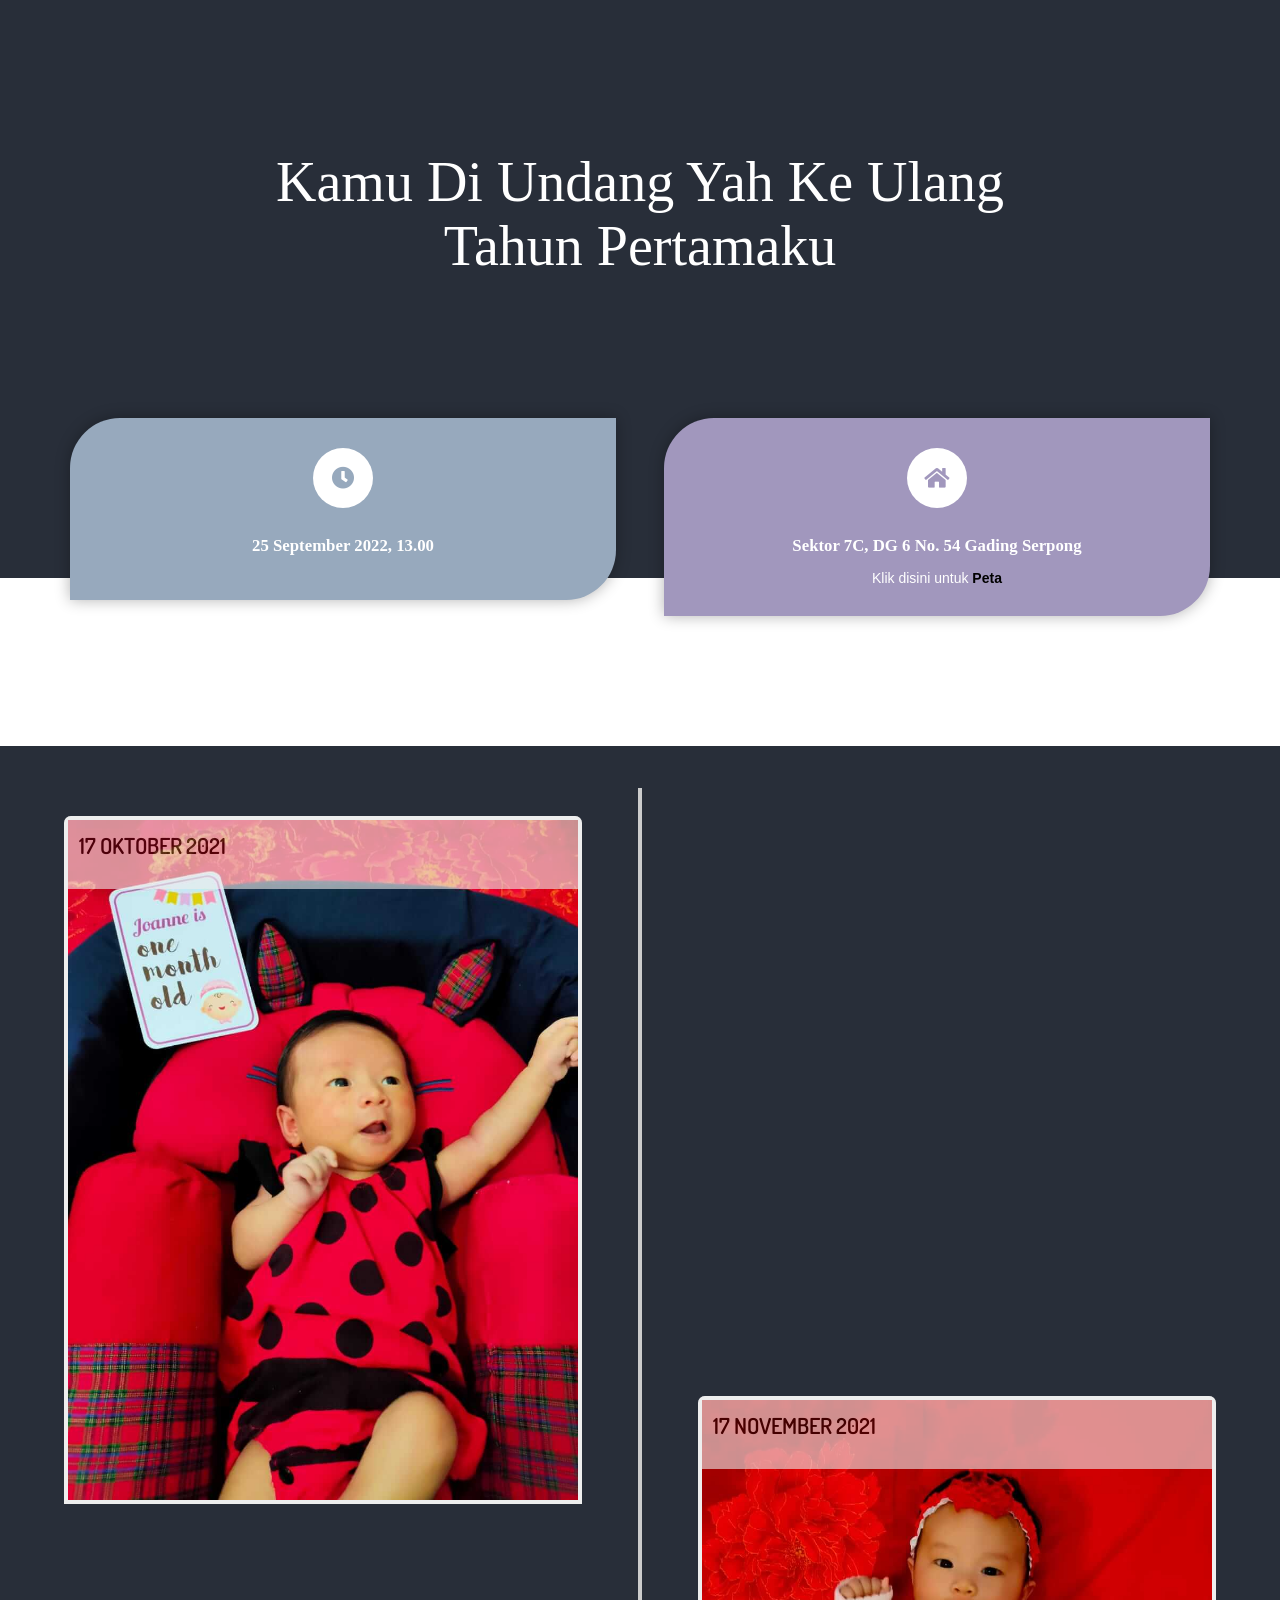
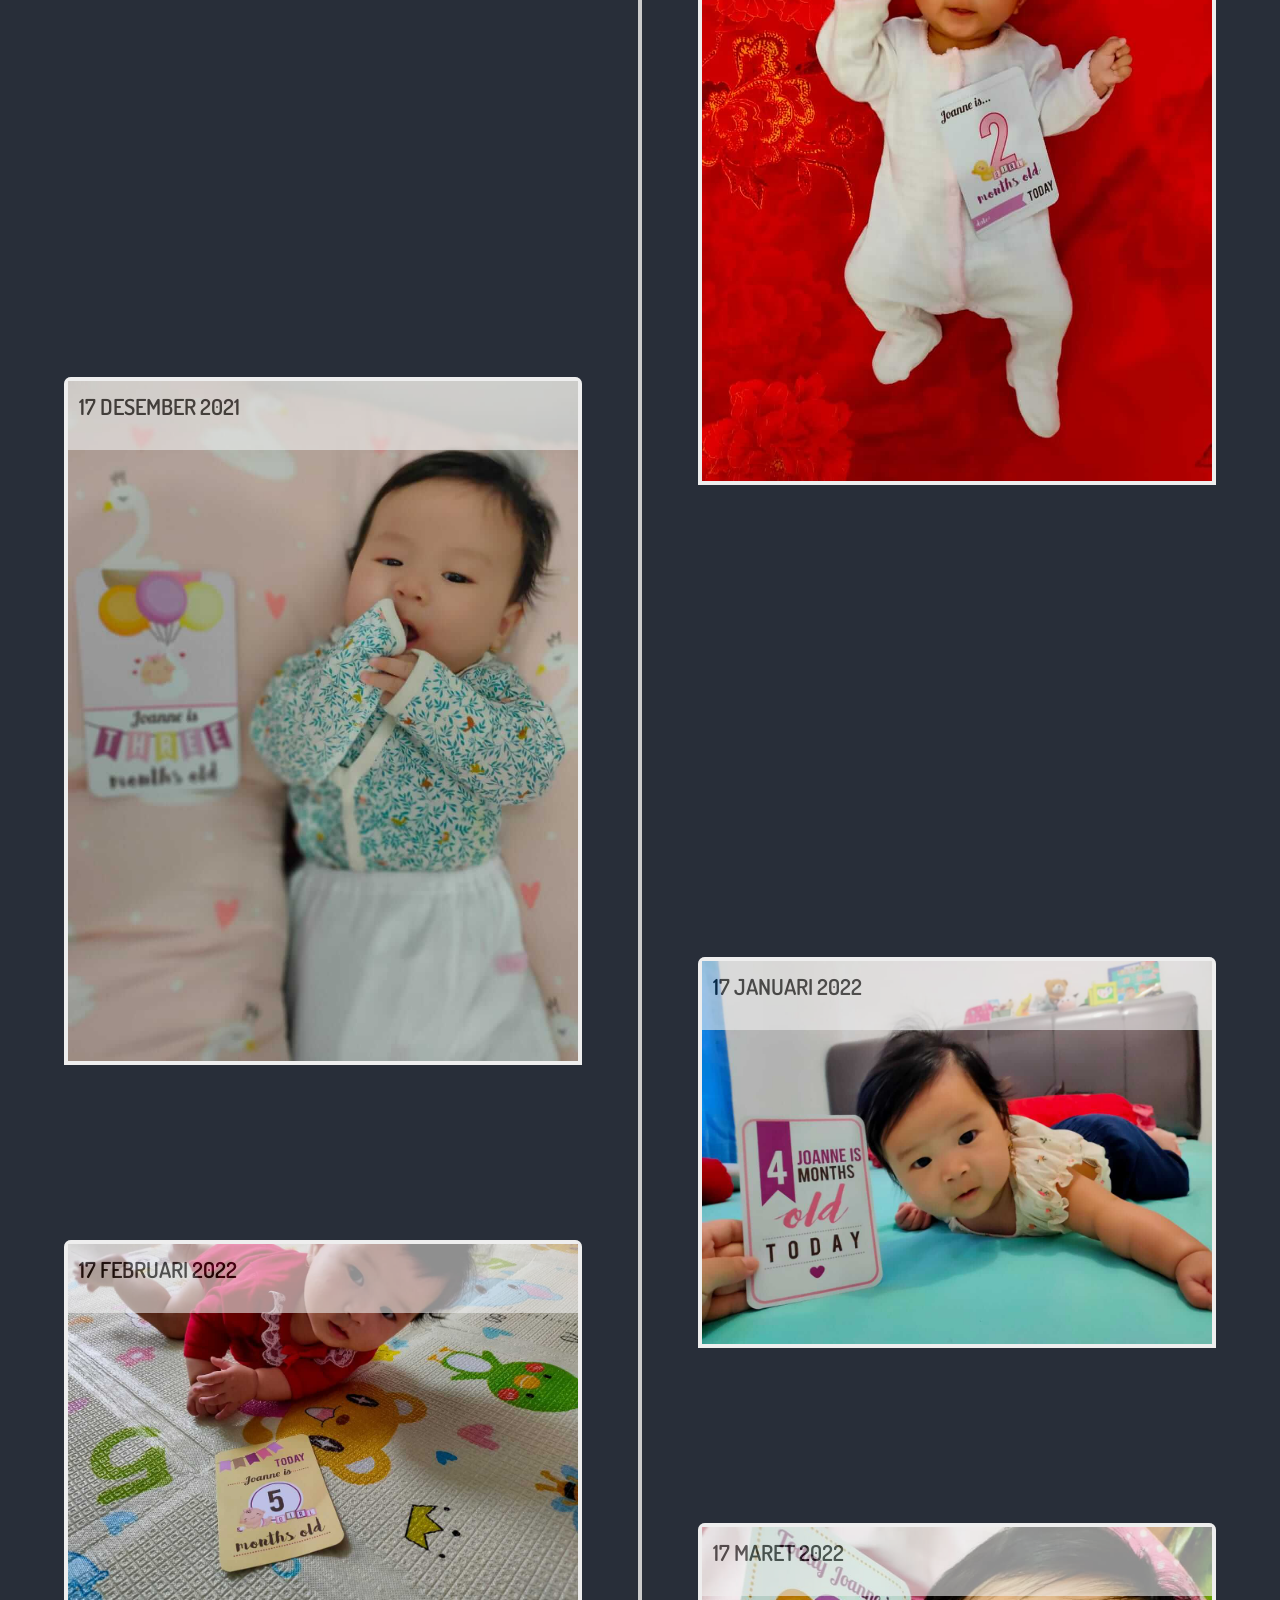
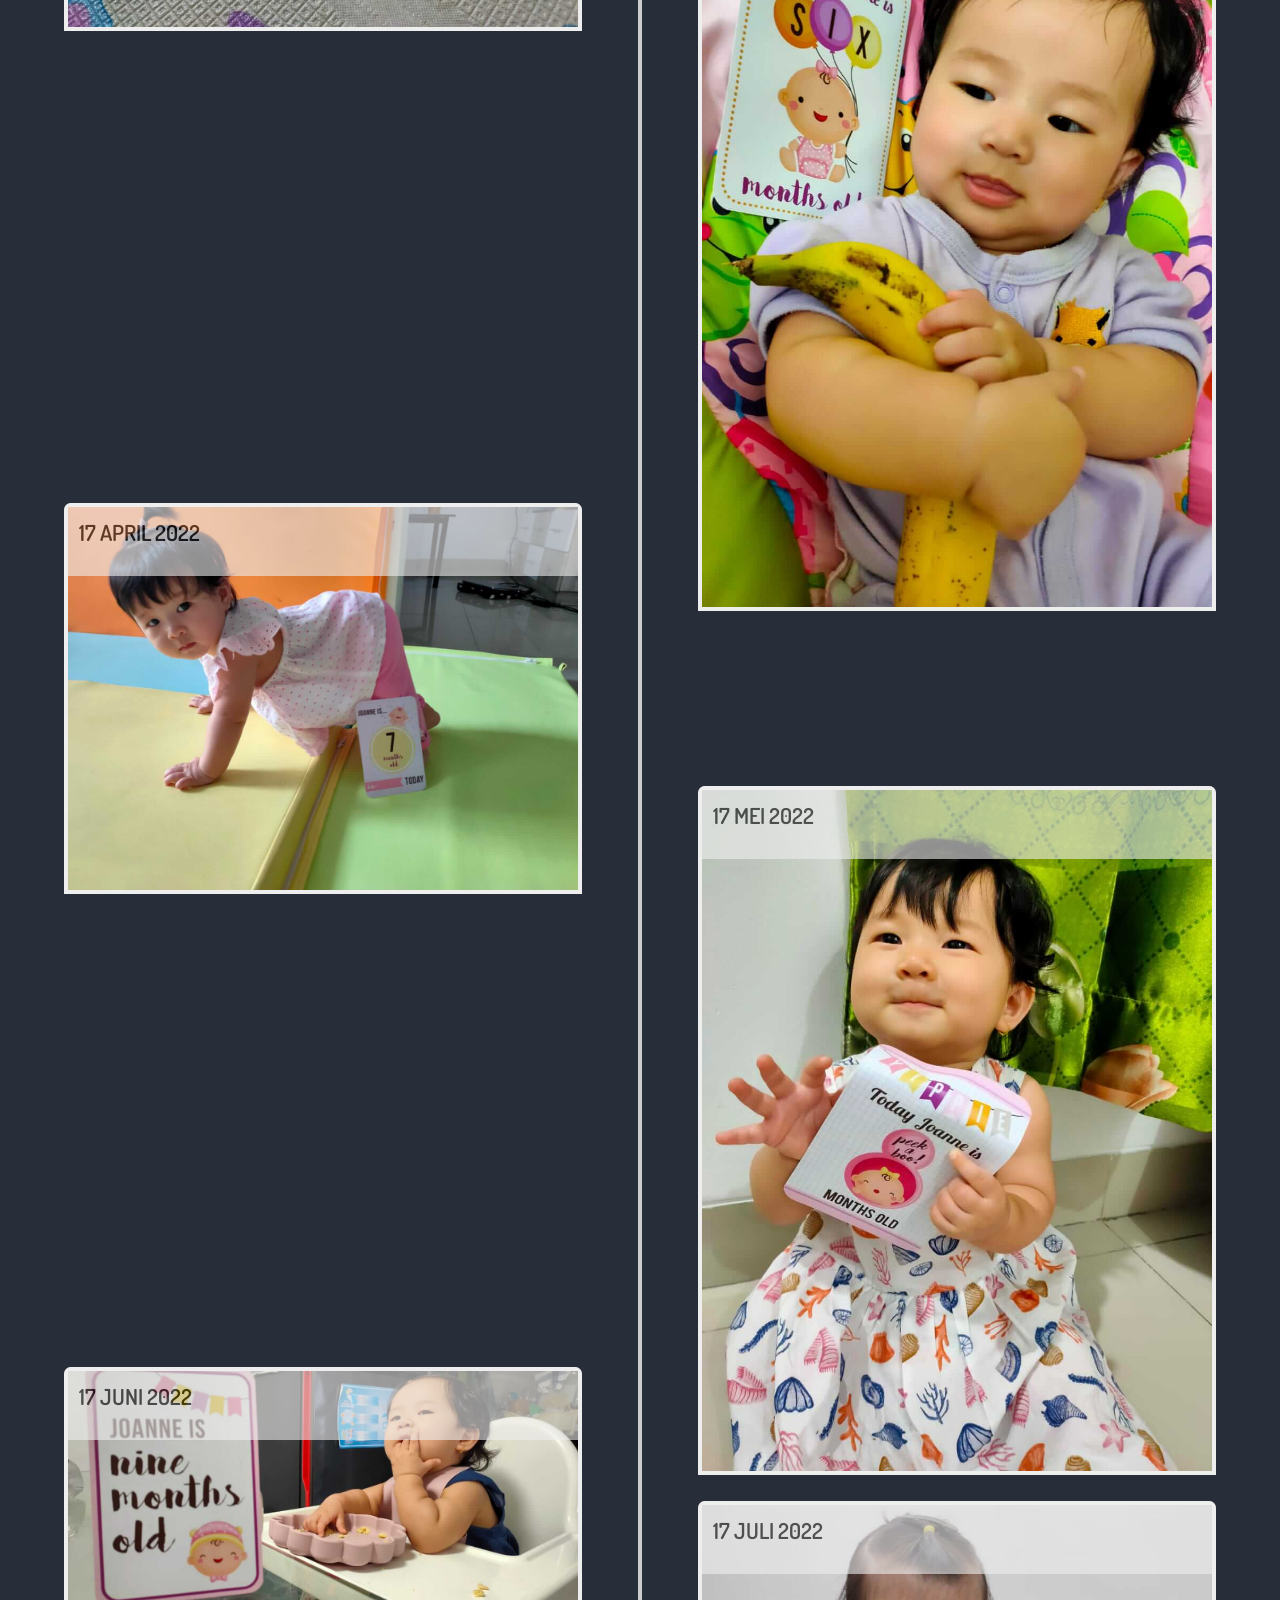
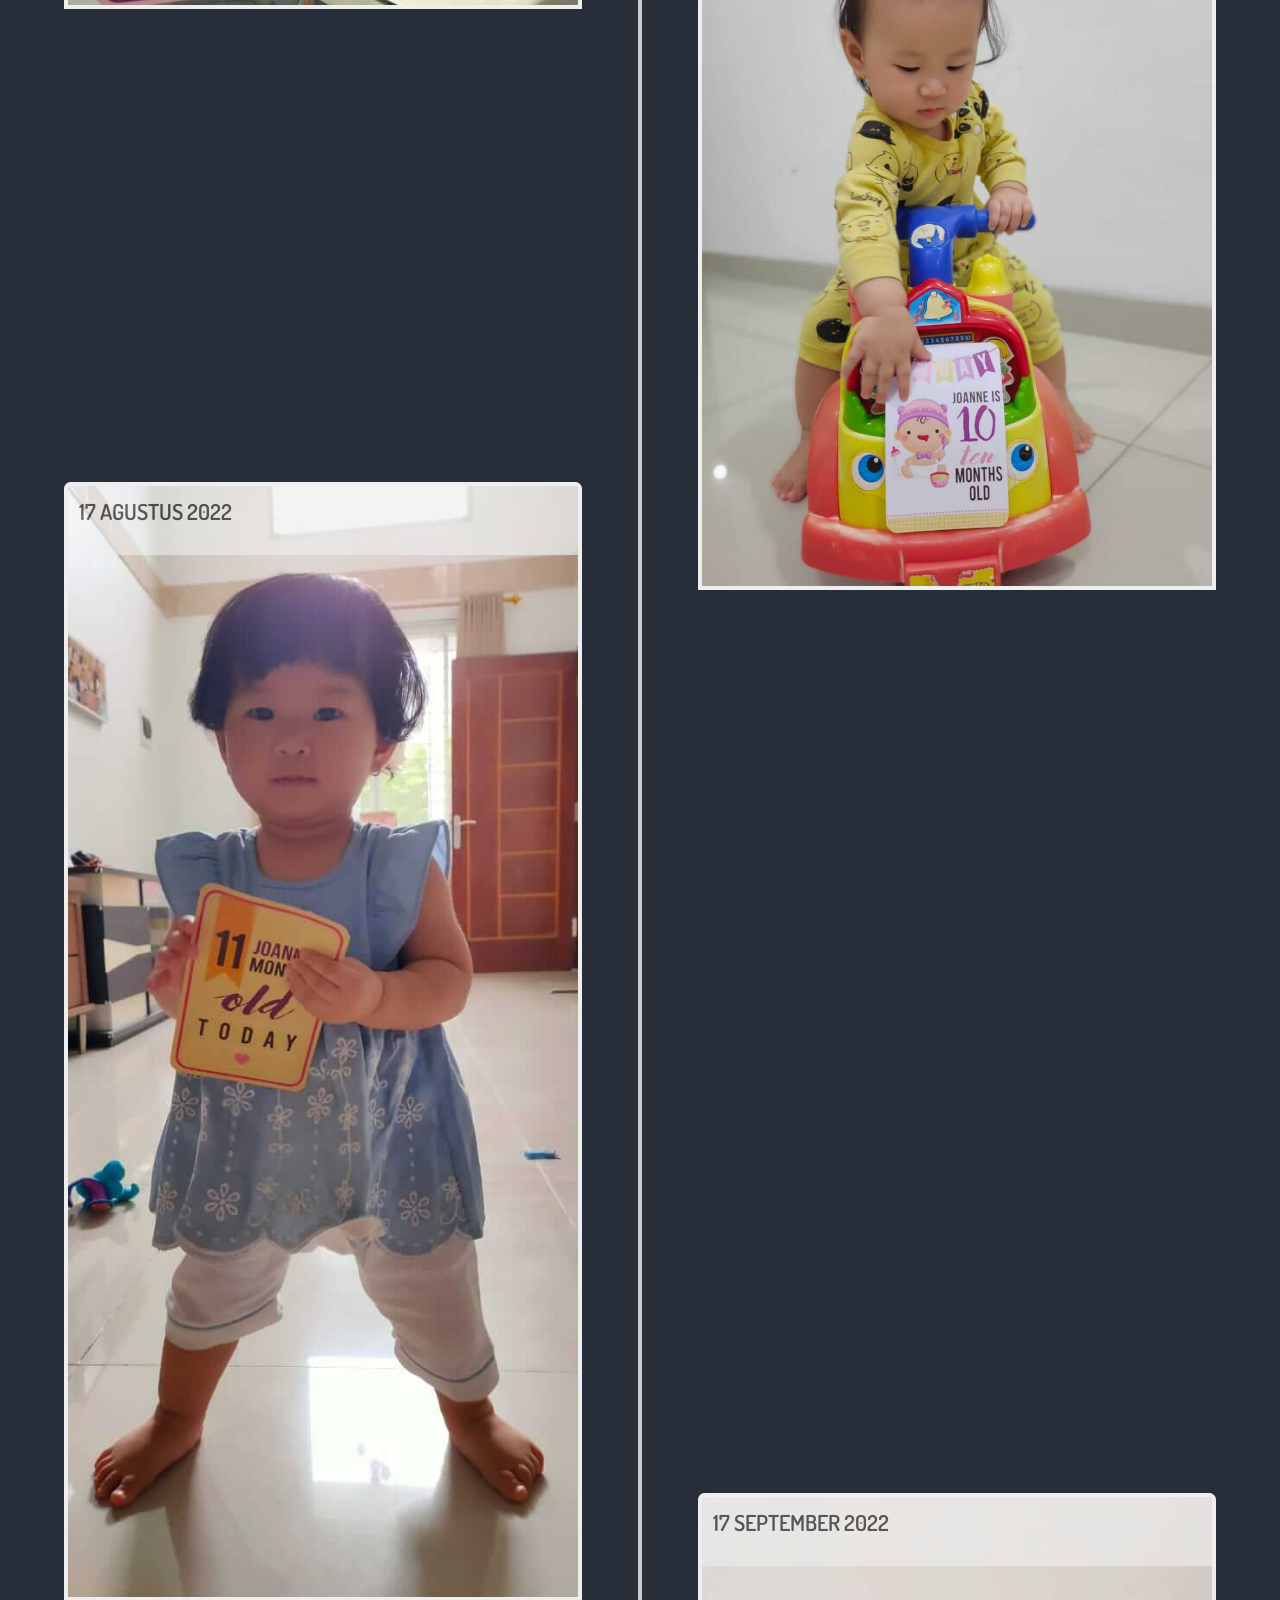
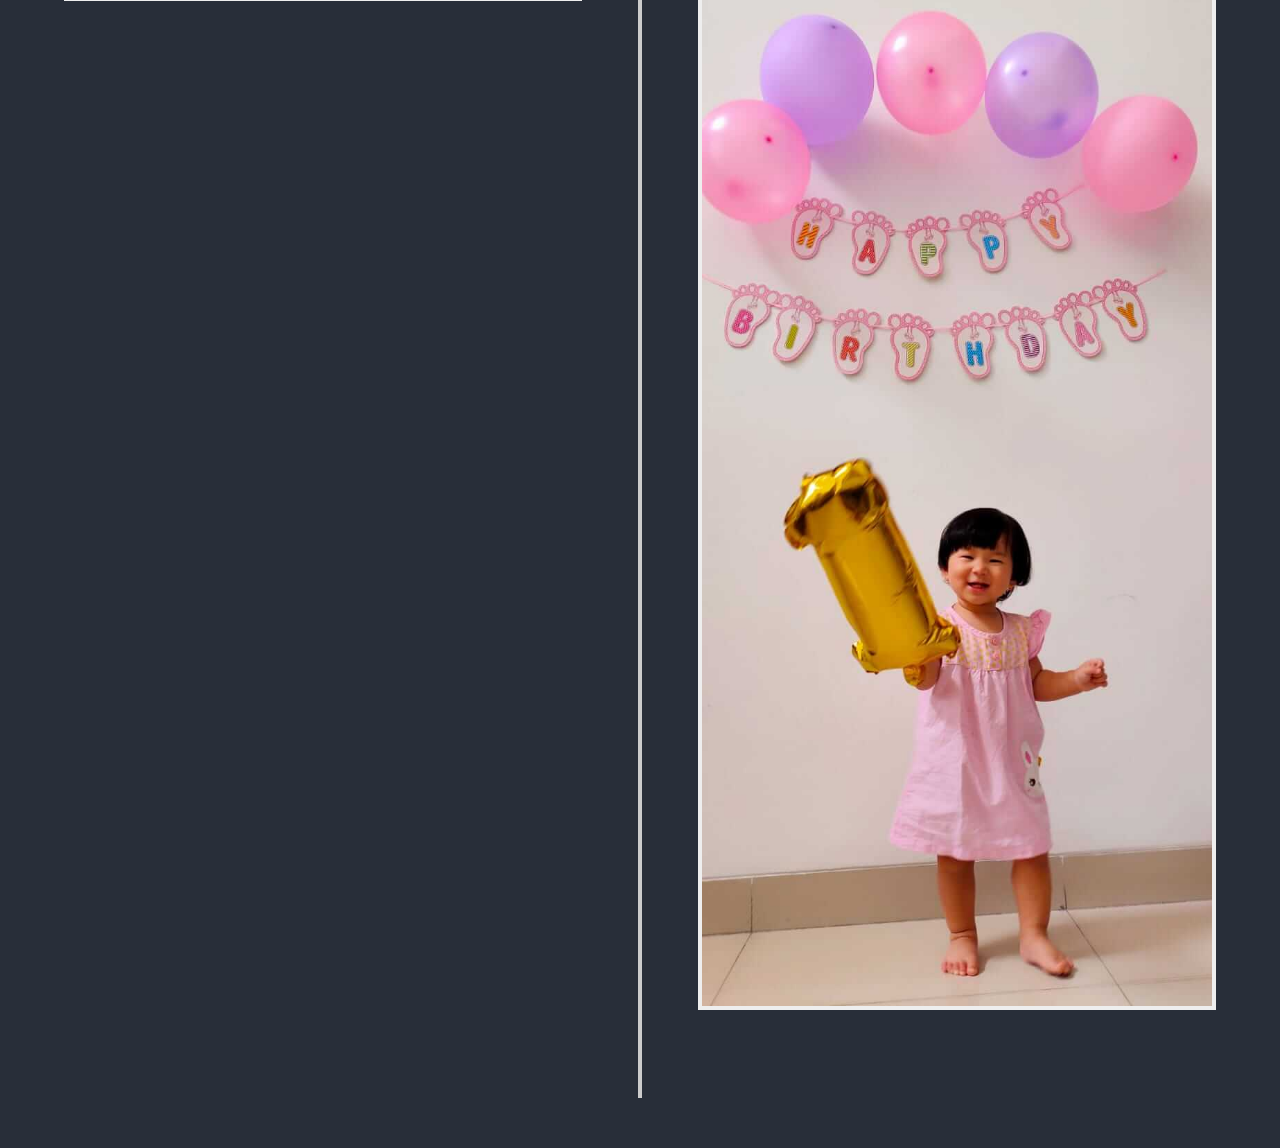
==== commit 1e165f5f: "add time" ====
--- a/index.html
+++ b/index.html
@@ -48,7 +48,7 @@
             <li class="one_half">
               <article>
                 <a href="#"><i class="fas fa-clock"></i></a>
-                <h6 class="heading">25 September 2022</h6>
+                <h6 class="heading">25 September 2022, 13.00</h6>
               </article>
             </li>
             <li class="one_half">
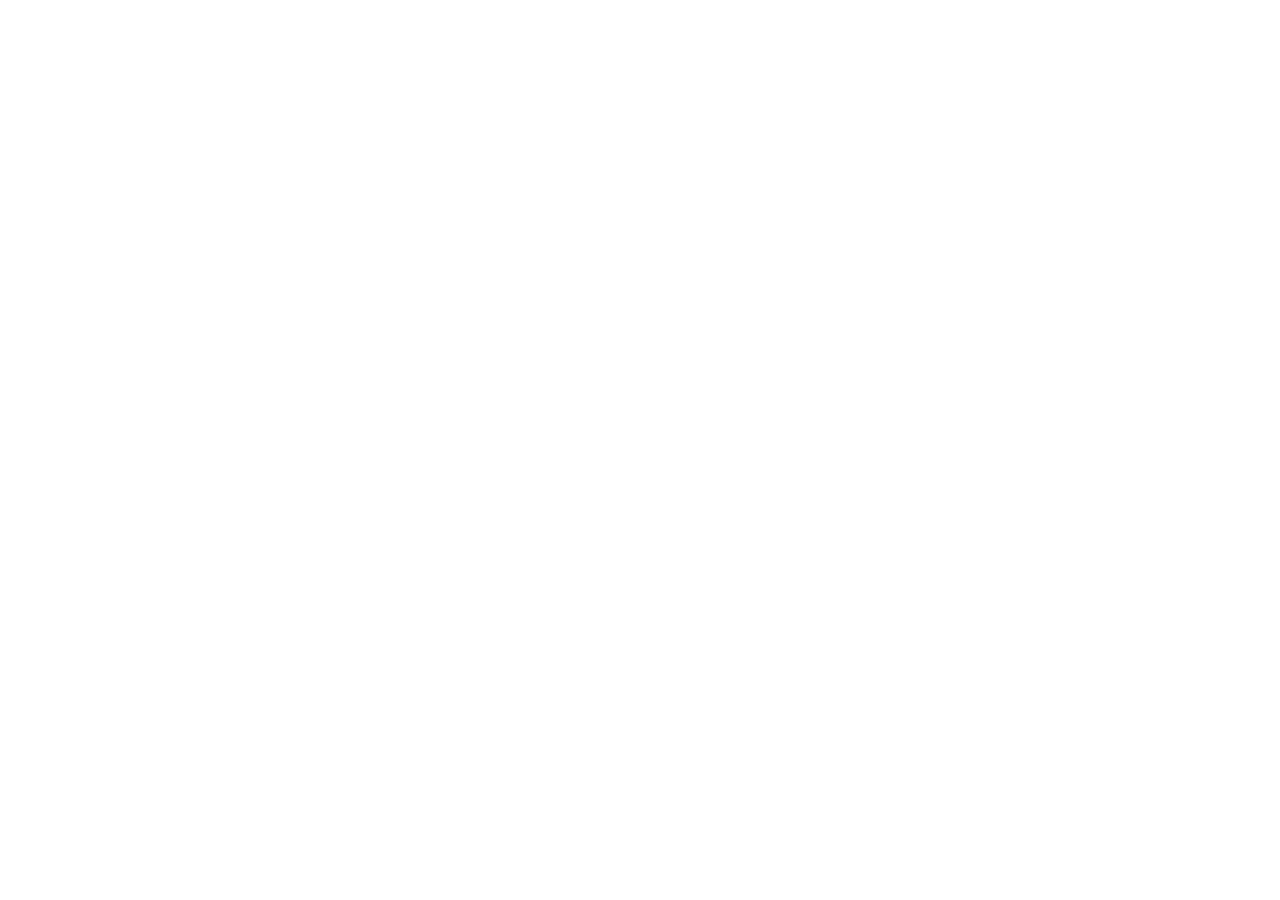
==== commit a136169a: "abc" ====
--- a/index.html
+++ b/index.html
@@ -1,186 +1,14 @@
-<!DOCTYPE html>
-<!--
-Template Name: Chillaid
-Author: <a href="https://www.os-templates.com/">OS Templates</a>
-Author URI: https://www.os-templates.com/
-Copyright: OS-Templates.com
-Licence: Free to use under our free template licence terms
-Licence URI: https://www.os-templates.com/template-terms
--->
-<html lang="">
-  <!-- To declare your language - read more here: https://www.w3.org/International/questions/qa-html-language-declarations -->
+<html>
+    <head>
+        <!-- Google tag (gtag.js) -->
+        <script async src="https://www.googletagmanager.com/gtag/js?id=G-MXP53GFVKX"></script>
+        <script>
+            window.dataLayer = window.dataLayer || [];
+            function gtag(){dataLayer.push(arguments);}
+            gtag('js', new Date());
 
-  <head>
-    <title>Chillaid</title>
-    <meta charset="utf-8" />
-    <meta
-      name="viewport"
-      content="width=device-width, initial-scale=1.0, maximum-scale=1.0, user-scalable=no"
-    />
-    <link
-      href="layout/styles/layout.css"
-      rel="stylesheet"
-      type="text/css"
-      media="all"
-    />
-    <link
-      rel="stylesheet"
-      type="text/css"
-      href="layout/styles/templatemo-style.css"
-    />
-  </head>
-
-  <body id="top">
-    <div class="bgded overlay" style="background-image: url('images/1.jpg')">
-      <div id="pageintro" class="hoc clear">
-        <article>
-          <h3 class="heading">Kamu di undang yah ke ulang tahun pertamaku</h3>
-        </article>
-      </div>
-    </div>
-
-    <div class="wrapper row3">
-      <main class="hoc container clear">
-        <!-- main body -->
-
-        <section id="introblocks">
-          <ul class="nospace group btmspace-80 elements elements-four">
-            <li class="one_half">
-              <article>
-                <a href="#"><i class="fas fa-clock"></i></a>
-                <h6 class="heading">25 September 2022, 13.00</h6>
-              </article>
-            </li>
-            <li class="one_half">
-              <article>
-                <a
-                  href="https://www.google.com/maps/place/DG6+Jl.+Klp.+Lilin+XII+No.54,+Klp.+Dua,+Kec.+Klp.+Dua,+Kabupaten+Tangerang,+Banten+15810/@-6.2440126,106.6221166,21z/data=!4m12!1m6!3m5!1s0x0:0x523eb9e78e931076!2sGaunweddding.com!8m2!3d-6.2444587!4d106.6136341!3m4!1s0x2e69fc0cb1a6a7b3:0xc7250b8bd42f3593!8m2!3d-6.2438505!4d106.6223264"
-                  ><i class="fas fa-home"></i
-                ></a>
-                <h6 class="heading">Sektor 7C, DG 6 No. 54 Gading Serpong</h6>
-                <p>
-                  Klik disini untuk
-                  <a
-                    href="https://www.google.com/maps/place/DG6+Jl.+Klp.+Lilin+XII+No.54,+Klp.+Dua,+Kec.+Klp.+Dua,+Kabupaten+Tangerang,+Banten+15810/@-6.2440126,106.6221166,21z/data=!4m12!1m6!3m5!1s0x0:0x523eb9e78e931076!2sGaunweddding.com!8m2!3d-6.2444587!4d106.6136341!3m4!1s0x2e69fc0cb1a6a7b3:0xc7250b8bd42f3593!8m2!3d-6.2438505!4d106.6223264"
-                    class="maps"
-                    ><strong>Peta</strong></a
-                  >
-                </p>
-              </article>
-            </li>
-          </ul>
-        </section>
-      </main>
-    </div>
-
-    <section id="cd-timeline-2" class="cd-container">
-      <div class="cd-timeline-block">
-        <div class="cd-timeline-content projects">
-          <img src="images/joanne/1.jpeg" alt="" />
-          <div class="project-content">
-            <h2>17 Oktober 2021</h2>
-          </div>
-        </div>
-      </div>
-
-      <div class="cd-timeline-block">
-        <div class="cd-timeline-content projects">
-          <img src="images/joanne/2.jpeg" alt="" />
-          <div class="project-content">
-            <h2>17 November 2021</h2>
-          </div>
-        </div>
-      </div>
-
-      <div class="cd-timeline-block">
-        <div class="cd-timeline-content projects">
-          <img src="images/joanne/3.jpeg" alt="" />
-          <div class="project-content">
-            <h2>17 Desember 2021</h2>
-          </div>
-        </div>
-      </div>
-
-      <div class="cd-timeline-block">
-        <div class="cd-timeline-content projects">
-          <img src="images/joanne/4.jpeg" alt="" />
-          <div class="project-content">
-            <h2>17 Januari 2022</h2>
-          </div>
-        </div>
-      </div>
-
-      <div class="cd-timeline-block">
-        <div class="cd-timeline-content projects">
-          <img src="images/joanne/5.jpeg" alt="" />
-          <div class="project-content">
-            <h2>17 Februari 2022</h2>
-          </div>
-        </div>
-      </div>
-
-      <div class="cd-timeline-block">
-        <div class="cd-timeline-content projects">
-          <img src="images/joanne/6.jpeg" alt="" />
-          <div class="project-content">
-            <h2>17 Maret 2022</h2>
-          </div>
-        </div>
-      </div>
-
-      <div class="cd-timeline-block">
-        <div class="cd-timeline-content projects">
-          <img src="images/joanne/7.jpeg" alt="" />
-          <div class="project-content">
-            <h2>17 April 2022</h2>
-          </div>
-        </div>
-      </div>
-
-      <div class="cd-timeline-block">
-        <div class="cd-timeline-content projects">
-          <img src="images/joanne/8.jpeg" alt="" />
-          <div class="project-content">
-            <h2>17 Mei 2022</h2>
-          </div>
-        </div>
-      </div>
-
-      <div class="cd-timeline-block">
-        <div class="cd-timeline-content projects">
-          <img src="images/joanne/9.jpeg" alt="" />
-          <div class="project-content">
-            <h2>17 Juni 2022</h2>
-          </div>
-        </div>
-      </div>
-
-      <div class="cd-timeline-block">
-        <div class="cd-timeline-content projects">
-          <img src="images/joanne/10.jpeg" alt="" />
-          <div class="project-content">
-            <h2>17 Juli 2022</h2>
-          </div>
-        </div>
-      </div>
-
-      <div class="cd-timeline-block">
-        <div class="cd-timeline-content projects">
-          <img src="images/joanne/11.jpeg" alt="" />
-          <div class="project-content">
-            <h2>17 Agustus 2022</h2>
-          </div>
-        </div>
-      </div>
-
-      <div class="cd-timeline-block">
-        <div class="cd-timeline-content projects">
-          <img src="images/joanne/12.jpeg" alt="" />
-          <div class="project-content">
-            <h2>17 September 2022</h2>
-          </div>
-        </div>
-      </div>
-    </section>
-  </body>
-</html>
+            gtag('config', 'G-MXP53GFVKX');
+        </script>
+        <script src="alephbet.min.js"></script>
+    </head>
+</html>
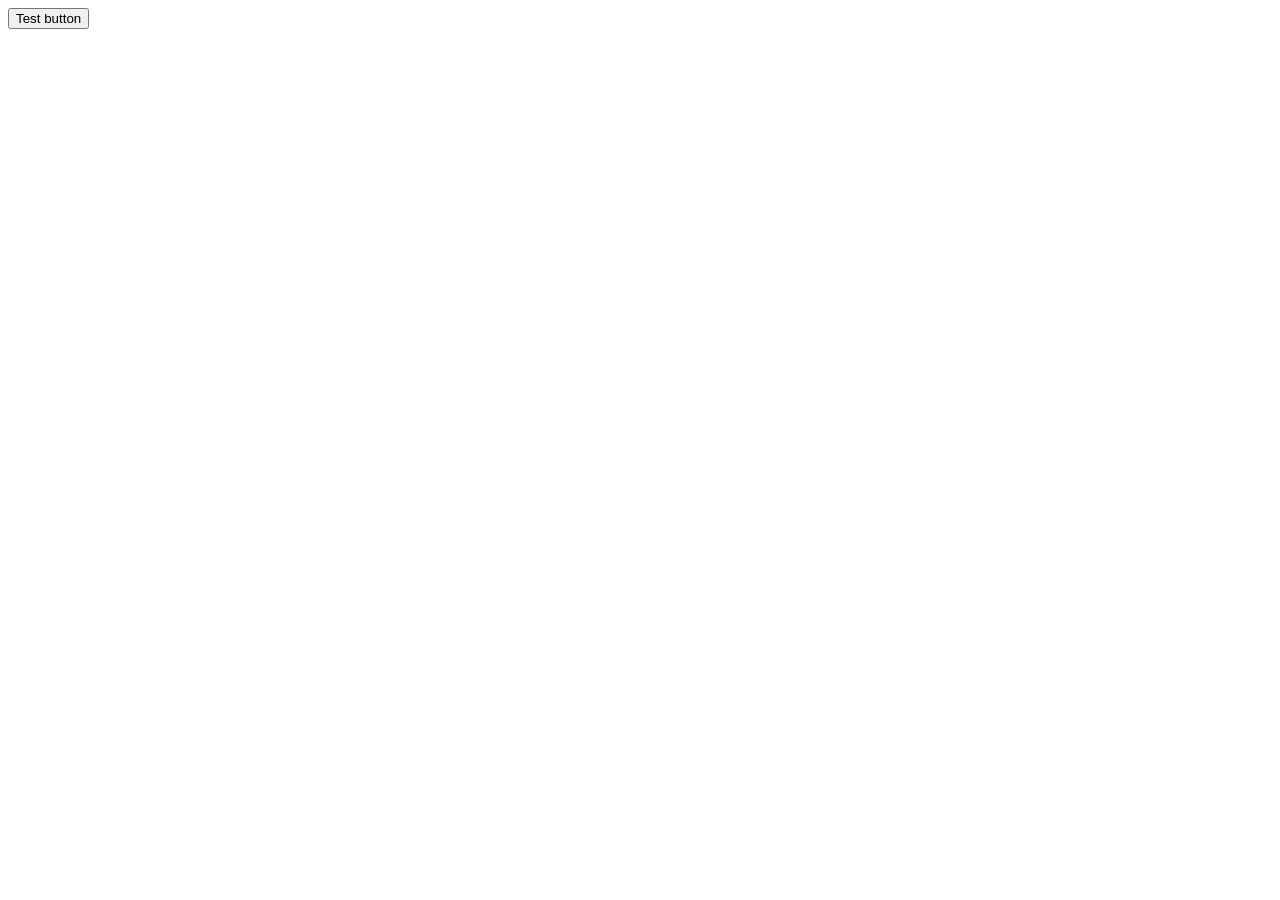
==== commit 10e87606: "abc" ====
--- a/index.html
+++ b/index.html
@@ -1,5 +1,12 @@
 <html>
     <head>
+        <!-- Google Tag Manager -->
+        <script>(function(w,d,s,l,i){w[l]=w[l]||[];w[l].push({'gtm.start':
+            new Date().getTime(),event:'gtm.js'});var f=d.getElementsByTagName(s)[0],
+            j=d.createElement(s),dl=l!='dataLayer'?'&l='+l:'';j.async=true;j.src=
+            'https://www.googletagmanager.com/gtm.js?id='+i+dl;f.parentNode.insertBefore(j,f);
+            })(window,document,'script','dataLayer','GTM-MVPM672V');</script>
+            <!-- End Google Tag Manager -->
         <!-- Google tag (gtag.js) -->
         <script async src="https://www.googletagmanager.com/gtag/js?id=G-MXP53GFVKX"></script>
         <script>
@@ -11,4 +18,11 @@
         </script>
         <script src="alephbet.min.js"></script>
     </head>
+    <body>
+        <!-- Google Tag Manager (noscript) -->
+        <noscript><iframe src="https://www.googletagmanager.com/ns.html?id=GTM-MVPM672V"
+            height="0" width="0" style="display:none;visibility:hidden"></iframe></noscript>
+            <!-- End Google Tag Manager (noscript) -->
+        <button type="button" id="my-btn">Test button</button>
+    </body>
 </html>
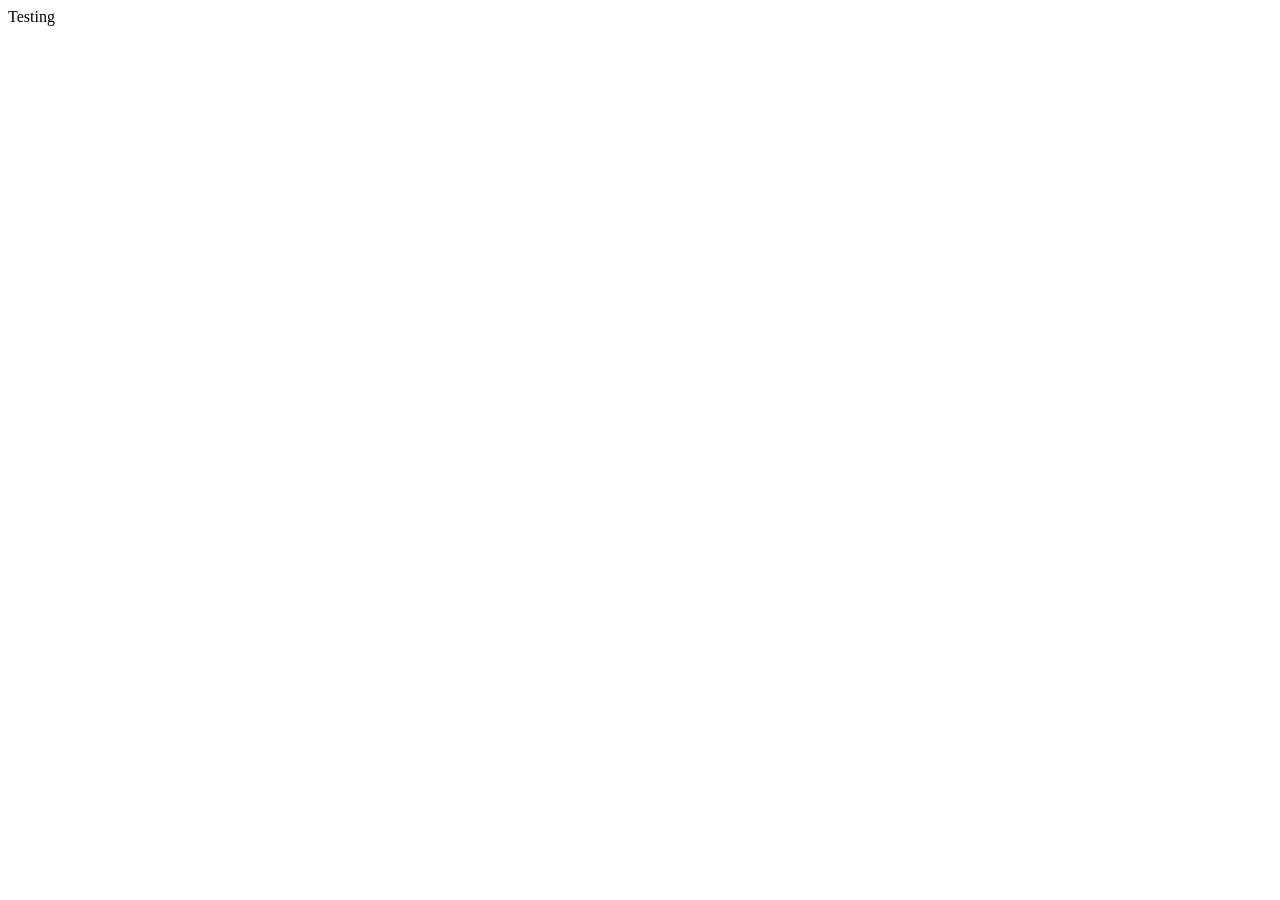
==== commit 143c1c2b: "abc" ====
--- a/index.html
+++ b/index.html
@@ -23,6 +23,6 @@
         <noscript><iframe src="https://www.googletagmanager.com/ns.html?id=GTM-MVPM672V"
             height="0" width="0" style="display:none;visibility:hidden"></iframe></noscript>
             <!-- End Google Tag Manager (noscript) -->
-        <button type="button" id="my-btn">Test button</button>
+        <div id="test_body">Testing</div>
     </body>
 </html>
